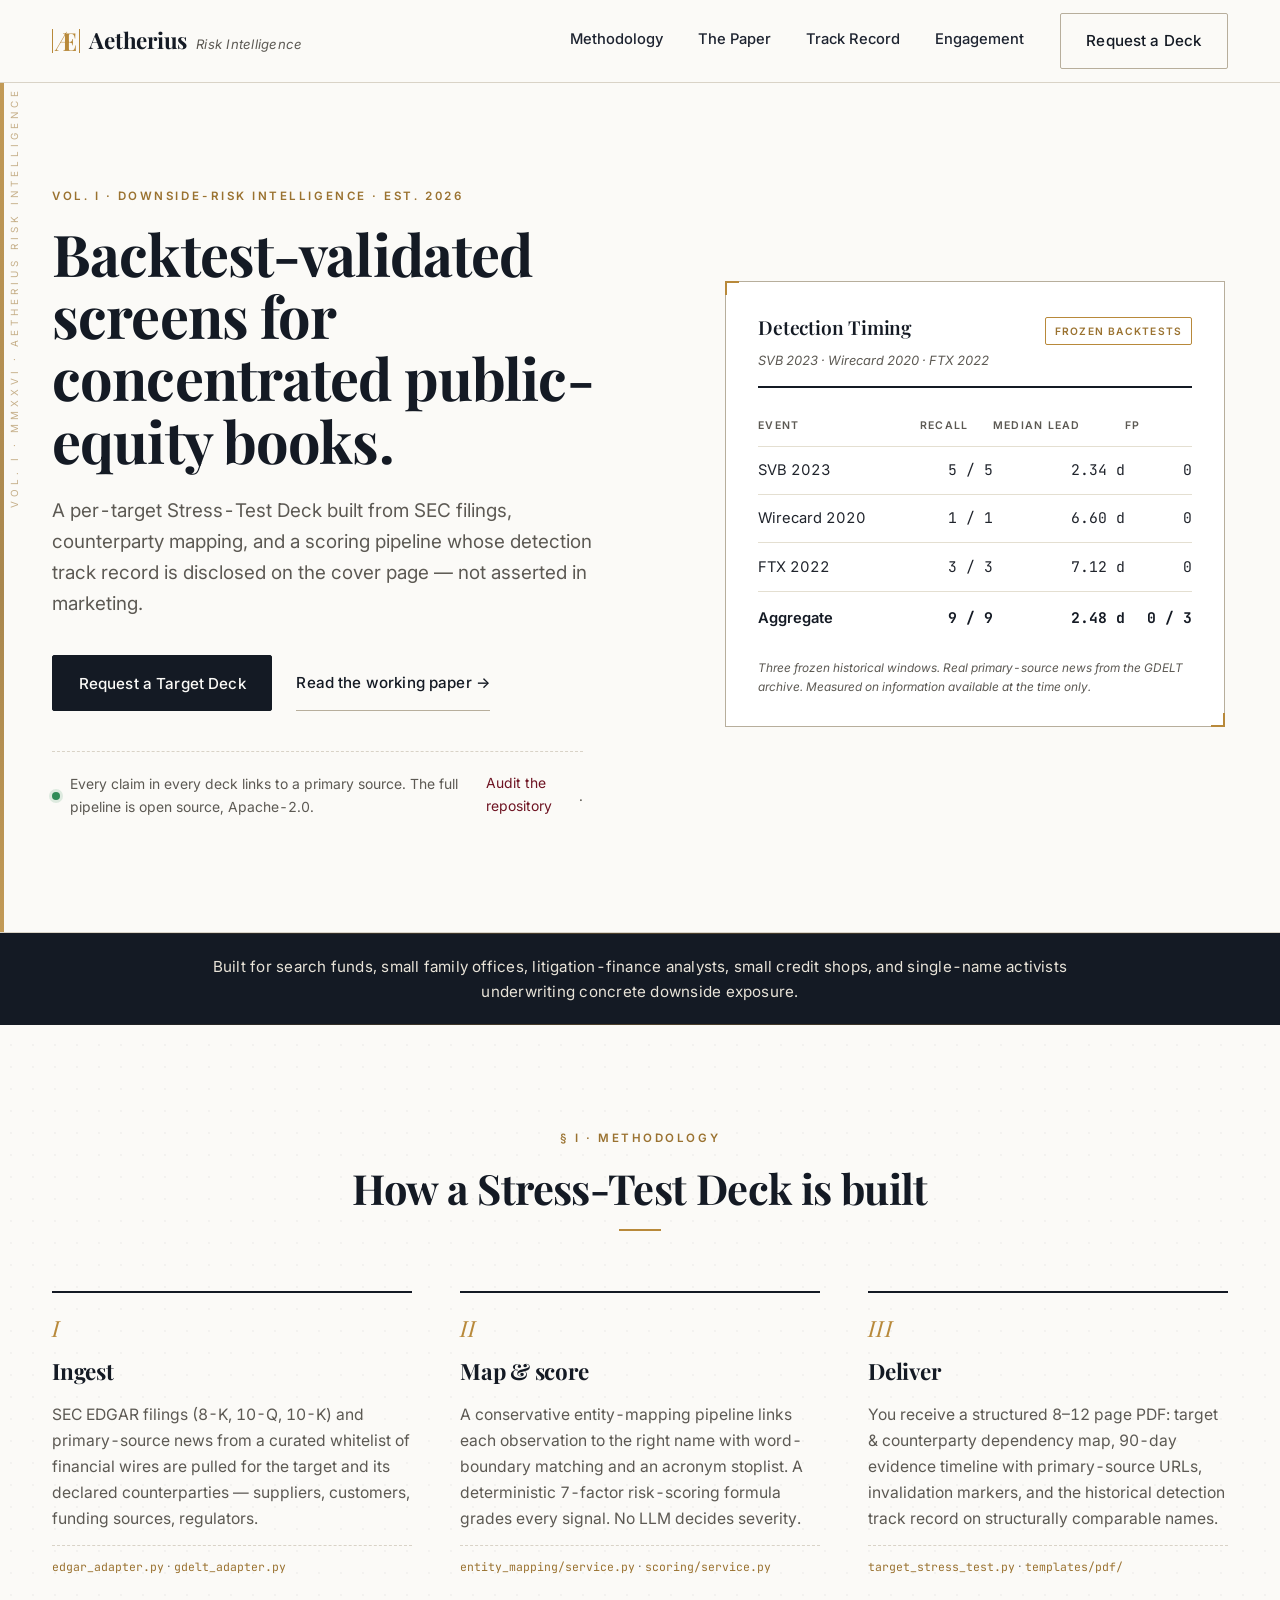
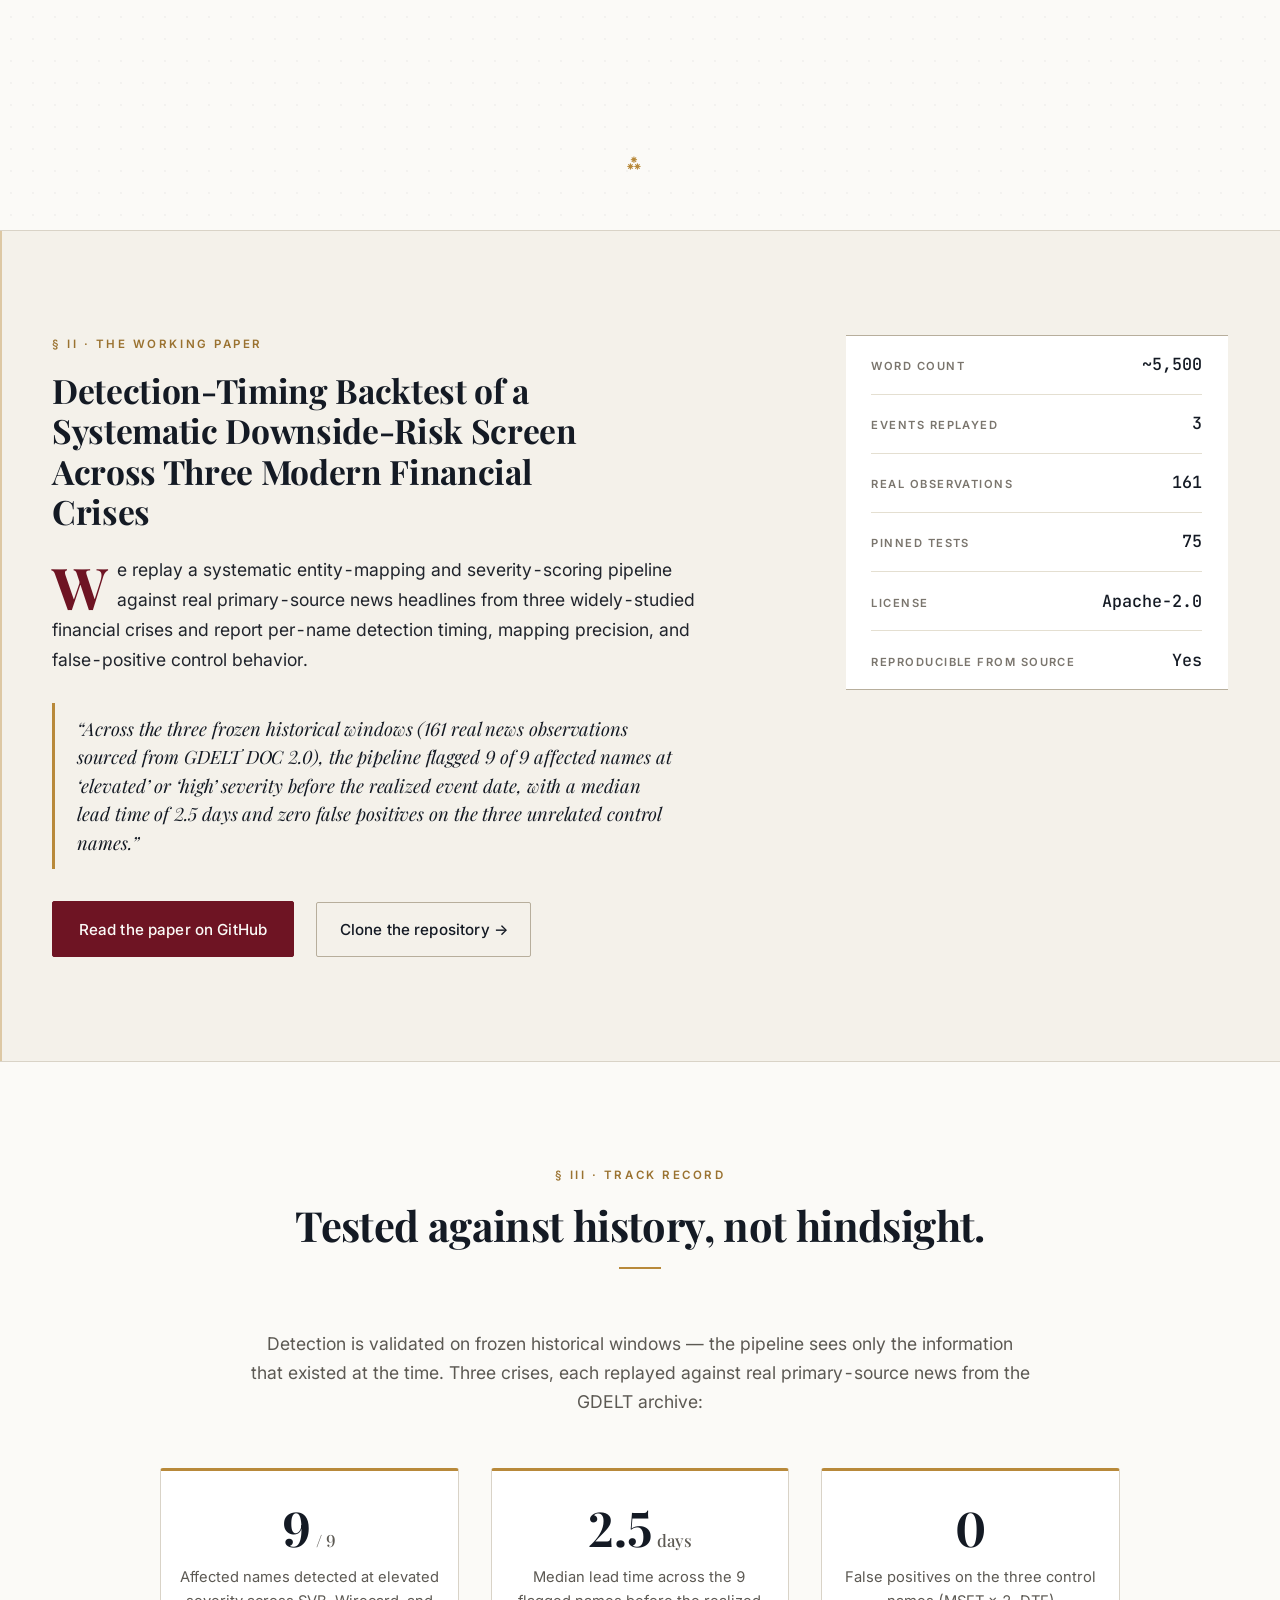
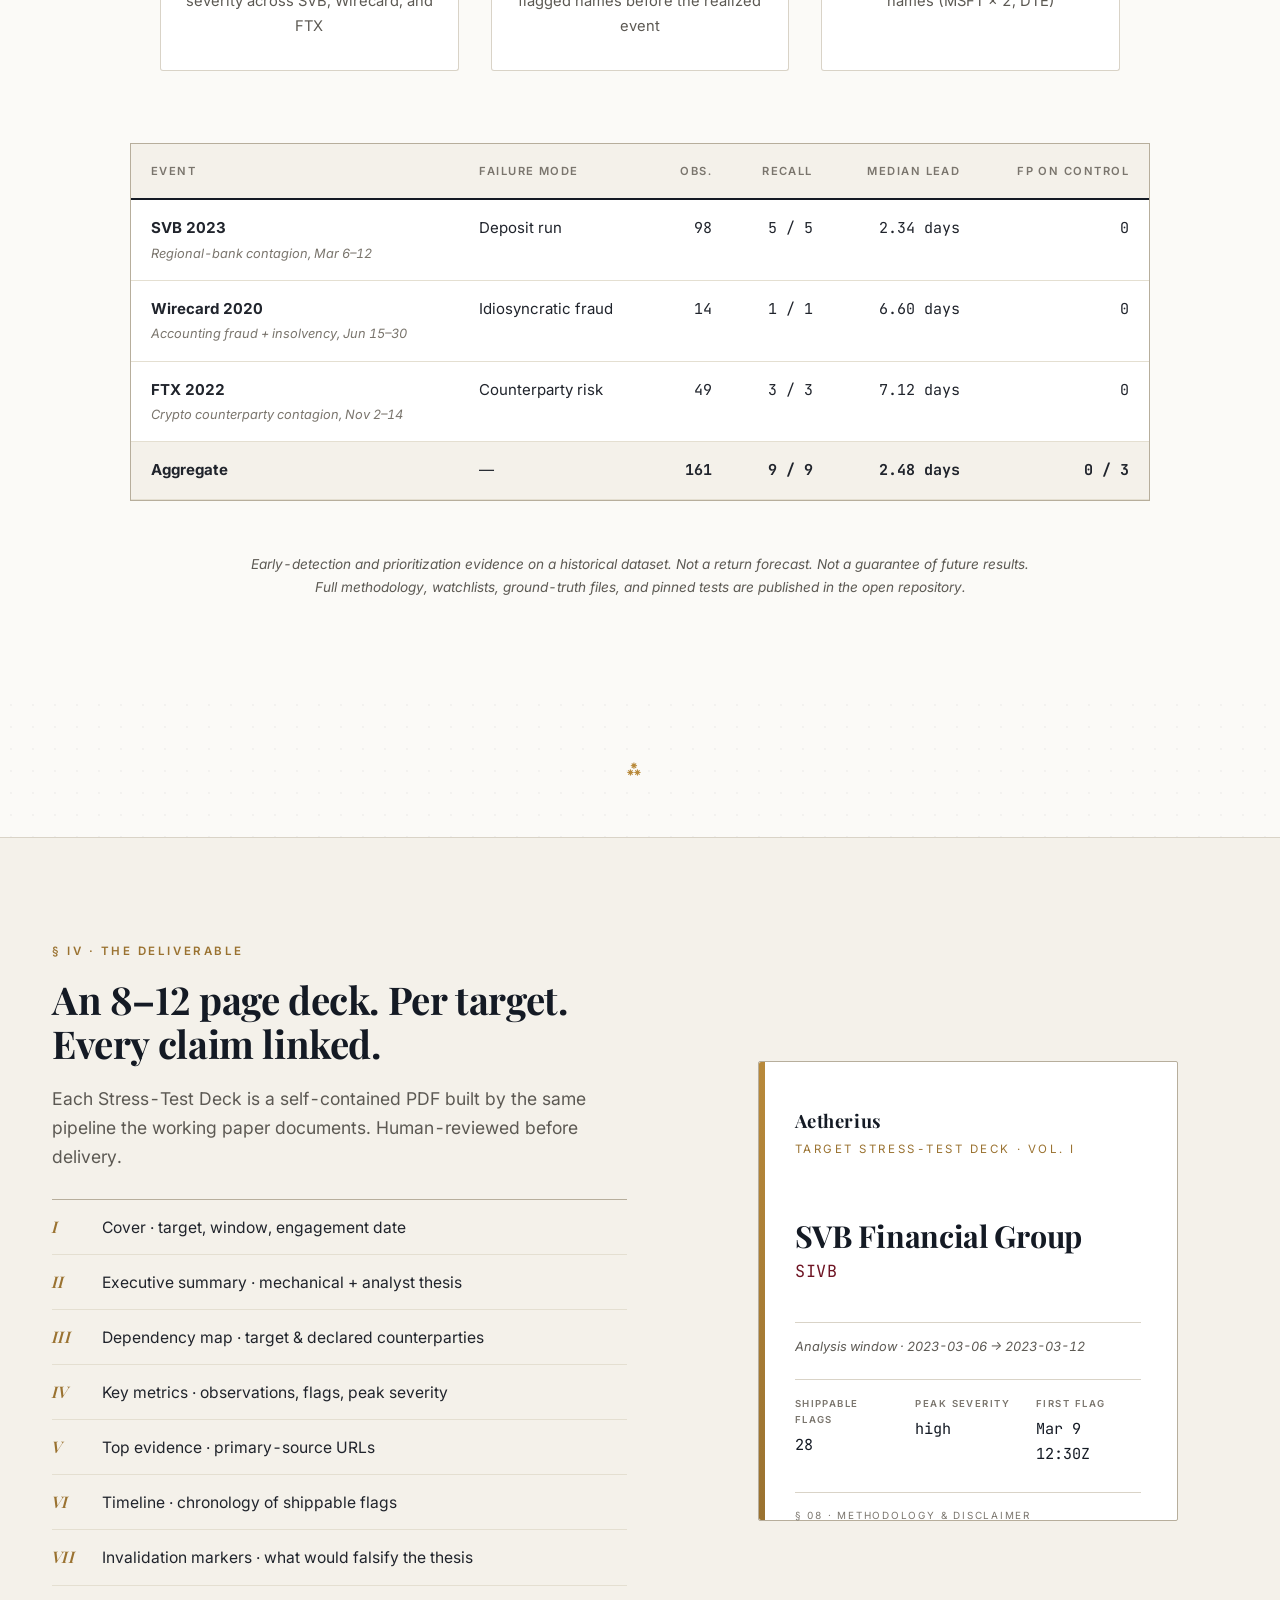
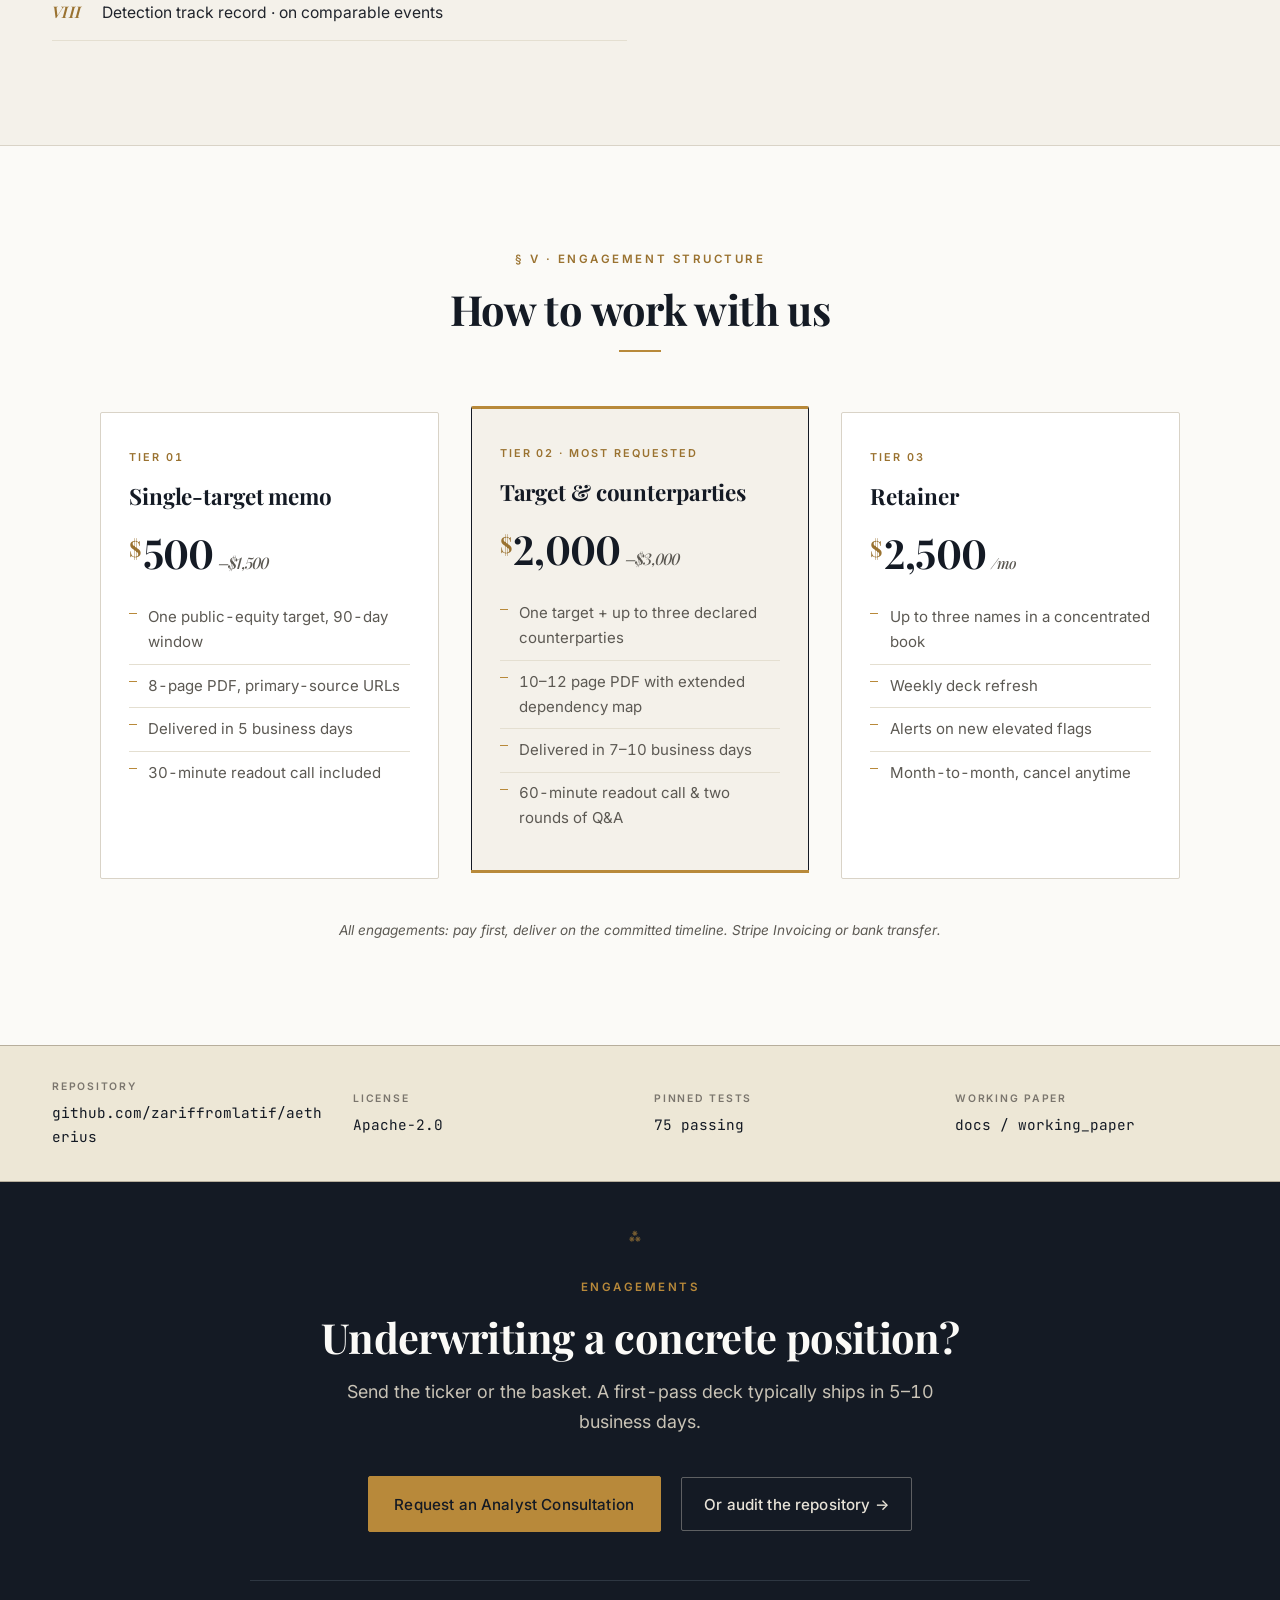
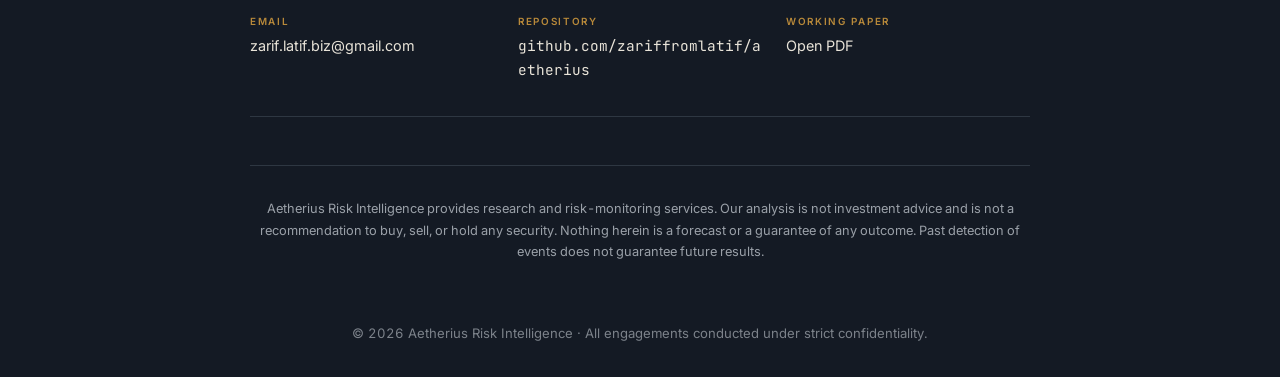
==== landing_page/index.html @ 123bf2eb "Add landing page for Cloudflare deployment" ====
<!DOCTYPE html>
<html lang="en">
<head>
    <meta charset="UTF-8">
    <meta name="viewport" content="width=device-width, initial-scale=1.0">
    <meta name="theme-color" content="#141A24">
    <title>Aetherius Risk Intelligence · Backtest-Validated Downside-Risk Screens for Concentrated Public-Equity Books</title>
    <meta name="description" content="Per-target Stress-Test Decks for search funds, small family offices, litigation-finance analysts, and small credit shops. 9 of 9 affected names detected across SVB, Wirecard, and FTX. Full pipeline open source; every claim links to a primary source.">

    <!-- Canonical + Open Graph + Twitter -->
    <link rel="canonical" href="https://aetheriusresearch.tech/">
    <meta property="og:type" content="website">
    <meta property="og:url" content="https://aetheriusresearch.tech/">
    <meta property="og:title" content="Aetherius Risk Intelligence · Backtest-Validated Downside-Risk Screens">
    <meta property="og:description" content="9 of 9 affected names detected before the realized event across SVB, Wirecard, and FTX. Full pipeline open source; every claim in every deck links to a primary source.">
    <meta property="og:site_name" content="Aetherius Risk Intelligence">
    <meta property="og:image" content="https://aetheriusresearch.tech/og.png">
    <meta property="og:image:width" content="1200">
    <meta property="og:image:height" content="630">
    <meta name="twitter:card" content="summary_large_image">
    <meta name="twitter:title" content="Aetherius Risk Intelligence">
    <meta name="twitter:description" content="9 of 9 affected names detected before the realized event across SVB, Wirecard, and FTX. Track record disclosed on the cover page, not asserted in marketing.">
    <meta name="twitter:image" content="https://aetheriusresearch.tech/og.png">

    <link rel="icon" type="image/svg+xml" href="favicon.svg">
    <link rel="alternate icon" href="favicon.ico">

    <link rel="preconnect" href="https://fonts.googleapis.com">
    <link rel="preconnect" href="https://fonts.gstatic.com" crossorigin>
    <link href="https://fonts.googleapis.com/css2?family=Inter:wght@400;500;600&family=Playfair+Display:ital,wght@0,500;0,600;0,700;1,500&family=JetBrains+Mono:wght@400;500&display=swap" rel="stylesheet">
    <link rel="stylesheet" href="style.css">
</head>
<body>

    <!-- ================================================================
         Header
         ================================================================ -->
    <header class="site-header">
        <div class="container nav-container">
            <a href="#top" class="logo" aria-label="Aetherius Risk Intelligence — home">
                <span class="logo-mark" aria-hidden="true">Æ</span>
                <span class="logo-word">Aetherius</span>
                <span class="logo-sub">Risk Intelligence</span>
            </a>
            <nav class="main-nav" id="main-nav">
                <a href="#methodology">Methodology</a>
                <a href="#paper">The Paper</a>
                <a href="#credibility">Track Record</a>
                <a href="#engagement">Engagement</a>
                <a href="#contact" class="btn btn-outline">Request a Deck</a>
            </nav>
            <button class="nav-toggle" id="nav-toggle" aria-label="Toggle navigation" aria-expanded="false" aria-controls="main-nav">
                <span></span><span></span><span></span>
            </button>
        </div>
    </header>

    <!-- ================================================================
         Hero
         ================================================================ -->
    <section class="hero ledger" id="top">
        <div class="container hero-container">
            <div class="hero-content">
                <p class="eyebrow">Vol. I · Downside-Risk Intelligence · Est. 2026</p>
                <h1>Backtest-validated screens for concentrated public-equity books.</h1>
                <p class="lede">A per-target Stress-Test Deck built from SEC filings, counterparty mapping, and a scoring pipeline whose detection track record is disclosed on the cover page &mdash; not asserted in marketing.</p>
                <div class="hero-actions">
                    <a href="#contact" class="btn btn-primary">Request a Target Deck</a>
                    <a href="#paper" class="btn btn-secondary">Read the working paper &rarr;</a>
                </div>
                <p class="hero-open">
                    <span class="open-dot" aria-hidden="true"></span>
                    Every claim in every deck links to a primary source. The full pipeline is open source, Apache-2.0. <a href="https://github.com/zariffromlatif/aetherius" target="_blank" rel="noopener">Audit the repository</a>.
                </p>
            </div>
            <div class="hero-visual">
                <div class="data-card">
                    <div class="data-header">
                        <h3>Detection Timing</h3>
                        <span class="badge">Frozen backtests</span>
                    </div>
                    <p class="data-subject">SVB 2023 &middot; Wirecard 2020 &middot; FTX 2022</p>
                    <table class="data-table">
                        <thead>
                            <tr>
                                <th>Event</th>
                                <th>Recall</th>
                                <th>Median lead</th>
                                <th>FP</th>
                            </tr>
                        </thead>
                        <tbody>
                            <tr>
                                <td>SVB 2023</td>
                                <td class="num">5 / 5</td>
                                <td class="num">2.34 d</td>
                                <td class="num">0</td>
                            </tr>
                            <tr>
                                <td>Wirecard 2020</td>
                                <td class="num">1 / 1</td>
                                <td class="num">6.60 d</td>
                                <td class="num">0</td>
                            </tr>
                            <tr>
                                <td>FTX 2022</td>
                                <td class="num">3 / 3</td>
                                <td class="num">7.12 d</td>
                                <td class="num">0</td>
                            </tr>
                            <tr class="agg">
                                <td>Aggregate</td>
                                <td class="num"><strong>9 / 9</strong></td>
                                <td class="num"><strong>2.48 d</strong></td>
                                <td class="num"><strong>0 / 3</strong></td>
                            </tr>
                        </tbody>
                    </table>
                    <p class="data-footnote">Three frozen historical windows. Real primary-source news from the GDELT archive. Measured on information available at the time only.</p>
                </div>
            </div>
        </div>
    </section>

    <!-- ================================================================
         Trust banner
         ================================================================ -->
    <section class="trust-banner">
        <div class="container">
            <p>Built for search funds, small family offices, litigation-finance analysts, small credit shops, and single-name activists underwriting concrete downside exposure.</p>
        </div>
    </section>

    <!-- ================================================================
         Section I · Methodology
         ================================================================ -->
    <section id="methodology" class="methodology">
        <div class="container">
            <div class="section-lead">
                <p class="eyebrow">§ I · Methodology</p>
                <h2 class="section-title">How a Stress-Test Deck is built</h2>
            </div>
            <div class="steps-grid">
                <div class="step-card">
                    <div class="step-number">I</div>
                    <h3>Ingest</h3>
                    <p>SEC EDGAR filings (8-K, 10-Q, 10-K) and primary-source news from a curated whitelist of financial wires are pulled for the target and its declared counterparties &mdash; suppliers, customers, funding sources, regulators.</p>
                    <p class="step-note"><span class="mono">edgar_adapter.py</span> &middot; <span class="mono">gdelt_adapter.py</span></p>
                </div>
                <div class="step-card">
                    <div class="step-number">II</div>
                    <h3>Map &amp; score</h3>
                    <p>A conservative entity-mapping pipeline links each observation to the right name with word-boundary matching and an acronym stoplist. A deterministic 7-factor risk-scoring formula grades every signal. No LLM decides severity.</p>
                    <p class="step-note"><span class="mono">entity_mapping/service.py</span> &middot; <span class="mono">scoring/service.py</span></p>
                </div>
                <div class="step-card">
                    <div class="step-number">III</div>
                    <h3>Deliver</h3>
                    <p>You receive a structured 8&ndash;12 page PDF: target &amp; counterparty dependency map, 90-day evidence timeline with primary-source URLs, invalidation markers, and the historical detection track record on structurally comparable names.</p>
                    <p class="step-note"><span class="mono">target_stress_test.py</span> &middot; <span class="mono">templates/pdf/</span></p>
                </div>
            </div>
        </div>
    </section>

    <div class="asterism" aria-hidden="true">⁂</div>

    <!-- ================================================================
         Section II · Working paper
         ================================================================ -->
    <section id="paper" class="paper">
        <div class="container paper-container">
            <div class="paper-content">
                <p class="eyebrow">§ II · The working paper</p>
                <h2>Detection-Timing Backtest of a Systematic Downside-Risk Screen Across Three Modern Financial Crises</h2>
                <p class="paper-lede">
                    <span class="dropcap">W</span>e replay a systematic entity-mapping and severity-scoring pipeline against real primary-source news headlines from three widely-studied financial crises and report per-name detection timing, mapping precision, and false-positive control behavior.
                </p>
                <blockquote class="pull-quote">
                    &ldquo;Across the three frozen historical windows (161 real news observations sourced from GDELT DOC 2.0), the pipeline flagged 9 of 9 affected names at &lsquo;elevated&rsquo; or &lsquo;high&rsquo; severity before the realized event date, with a median lead time of 2.5 days and zero false positives on the three unrelated control names.&rdquo;
                </blockquote>
                <div class="paper-actions">
                    <a href="https://github.com/zariffromlatif/aetherius/blob/main/docs/working_paper/detection_timing_backtest_2026-07.md" class="btn btn-primary-alt" target="_blank" rel="noopener">Read the paper on GitHub</a>
                    <a href="https://github.com/zariffromlatif/aetherius" class="btn btn-tertiary" target="_blank" rel="noopener">Clone the repository &rarr;</a>
                </div>
            </div>
            <aside class="paper-facts">
                <div class="fact">
                    <span class="fact-k">Word count</span>
                    <span class="fact-v">~5,500</span>
                </div>
                <div class="fact">
                    <span class="fact-k">Events replayed</span>
                    <span class="fact-v">3</span>
                </div>
                <div class="fact">
                    <span class="fact-k">Real observations</span>
                    <span class="fact-v">161</span>
                </div>
                <div class="fact">
                    <span class="fact-k">Pinned tests</span>
                    <span class="fact-v">75</span>
                </div>
                <div class="fact">
                    <span class="fact-k">License</span>
                    <span class="fact-v">Apache-2.0</span>
                </div>
                <div class="fact">
                    <span class="fact-k">Reproducible from source</span>
                    <span class="fact-v">Yes</span>
                </div>
            </aside>
        </div>
    </section>

    <!-- ================================================================
         Section III · Track record
         ================================================================ -->
    <section id="credibility" class="credibility">
        <div class="container">
            <div class="section-lead">
                <p class="eyebrow">§ III · Track record</p>
                <h2 class="section-title">Tested against history, not hindsight.</h2>
            </div>
            <p class="credibility-intro">Detection is validated on frozen historical windows &mdash; the pipeline sees only the information that existed at the time. Three crises, each replayed against real primary-source news from the GDELT archive:</p>

            <div class="metrics-grid">
                <div class="metric">
                    <div class="metric-value">9<span class="metric-unit">/ 9</span></div>
                    <div class="metric-label">Affected names detected at elevated severity across SVB, Wirecard, and FTX</div>
                </div>
                <div class="metric">
                    <div class="metric-value">2.5<span class="metric-unit">days</span></div>
                    <div class="metric-label">Median lead time across the 9 flagged names before the realized event</div>
                </div>
                <div class="metric">
                    <div class="metric-value">0</div>
                    <div class="metric-label">False positives on the three control names (MSFT &times; 2, DTE)</div>
                </div>
            </div>

            <div class="events-table-wrap">
                <table class="events-table">
                    <thead>
                        <tr>
                            <th>Event</th>
                            <th>Failure mode</th>
                            <th class="num">Obs.</th>
                            <th class="num">Recall</th>
                            <th class="num">Median lead</th>
                            <th class="num">FP on control</th>
                        </tr>
                    </thead>
                    <tbody>
                        <tr>
                            <td><strong>SVB 2023</strong><br><span class="cell-sub">Regional-bank contagion, Mar 6&ndash;12</span></td>
                            <td>Deposit run</td>
                            <td class="num">98</td>
                            <td class="num">5 / 5</td>
                            <td class="num">2.34 days</td>
                            <td class="num">0</td>
                        </tr>
                        <tr>
                            <td><strong>Wirecard 2020</strong><br><span class="cell-sub">Accounting fraud + insolvency, Jun 15&ndash;30</span></td>
                            <td>Idiosyncratic fraud</td>
                            <td class="num">14</td>
                            <td class="num">1 / 1</td>
                            <td class="num">6.60 days</td>
                            <td class="num">0</td>
                        </tr>
                        <tr>
                            <td><strong>FTX 2022</strong><br><span class="cell-sub">Crypto counterparty contagion, Nov 2&ndash;14</span></td>
                            <td>Counterparty risk</td>
                            <td class="num">49</td>
                            <td class="num">3 / 3</td>
                            <td class="num">7.12 days</td>
                            <td class="num">0</td>
                        </tr>
                        <tr class="agg">
                            <td><strong>Aggregate</strong></td>
                            <td>&mdash;</td>
                            <td class="num"><strong>161</strong></td>
                            <td class="num"><strong>9 / 9</strong></td>
                            <td class="num"><strong>2.48 days</strong></td>
                            <td class="num"><strong>0 / 3</strong></td>
                        </tr>
                    </tbody>
                </table>
            </div>

            <p class="credibility-note">Early-detection and prioritization evidence on a historical dataset. Not a return forecast. Not a guarantee of future results. Full methodology, watchlists, ground-truth files, and pinned tests are published in the open repository.</p>
        </div>
    </section>

    <div class="asterism" aria-hidden="true">⁂</div>

    <!-- ================================================================
         Section IV · Deck anatomy
         ================================================================ -->
    <section id="deliverable" class="sample-section">
        <div class="container sample-container">
            <div class="sample-content">
                <p class="eyebrow">§ IV · The deliverable</p>
                <h2>An 8&ndash;12 page deck. Per target. Every claim linked.</h2>
                <p class="sample-lede">Each Stress-Test Deck is a self-contained PDF built by the same pipeline the working paper documents. Human-reviewed before delivery.</p>
                <ul class="deck-anatomy">
                    <li><span class="anatomy-num">I</span>Cover &middot; target, window, engagement date</li>
                    <li><span class="anatomy-num">II</span>Executive summary &middot; mechanical + analyst thesis</li>
                    <li><span class="anatomy-num">III</span>Dependency map &middot; target &amp; declared counterparties</li>
                    <li><span class="anatomy-num">IV</span>Key metrics &middot; observations, flags, peak severity</li>
                    <li><span class="anatomy-num">V</span>Top evidence &middot; primary-source URLs</li>
                    <li><span class="anatomy-num">VI</span>Timeline &middot; chronology of shippable flags</li>
                    <li><span class="anatomy-num">VII</span>Invalidation markers &middot; what would falsify the thesis</li>
                    <li><span class="anatomy-num">VIII</span>Detection track record &middot; on comparable events</li>
                </ul>
            </div>
            <div class="sample-visual">
                <div class="report-mockup" role="img" aria-label="Illustration of the deck cover">
                    <div class="report-spine" aria-hidden="true"></div>
                    <div class="report-brand">Aetherius</div>
                    <div class="report-subbrand">Target Stress-Test Deck &middot; Vol. I</div>
                    <div class="report-divider"></div>
                    <div class="report-title">SVB Financial Group</div>
                    <div class="report-ticker">SIVB</div>
                    <div class="report-window">Analysis window · 2023-03-06 &rarr; 2023-03-12</div>
                    <div class="report-facts">
                        <div><span class="rf-k">Shippable flags</span><span class="rf-v">28</span></div>
                        <div><span class="rf-k">Peak severity</span><span class="rf-v">high</span></div>
                        <div><span class="rf-k">First flag</span><span class="rf-v">Mar 9 12:30Z</span></div>
                    </div>
                    <div class="report-footer">§ 08 · Methodology &amp; disclaimer</div>
                </div>
            </div>
        </div>
    </section>

    <!-- ================================================================
         Section V · Engagement structure
         ================================================================ -->
    <section id="engagement" class="engagement">
        <div class="container">
            <div class="section-lead">
                <p class="eyebrow">§ V · Engagement structure</p>
                <h2 class="section-title">How to work with us</h2>
            </div>
            <div class="tiers">
                <div class="tier">
                    <p class="tier-eyebrow">Tier 01</p>
                    <h3>Single-target memo</h3>
                    <p class="tier-price"><span class="tier-currency">$</span>500<span class="tier-range">&ndash;$1,500</span></p>
                    <ul class="tier-details">
                        <li>One public-equity target, 90-day window</li>
                        <li>8-page PDF, primary-source URLs</li>
                        <li>Delivered in 5 business days</li>
                        <li>30-minute readout call included</li>
                    </ul>
                </div>
                <div class="tier tier-featured">
                    <p class="tier-eyebrow">Tier 02 · Most requested</p>
                    <h3>Target &amp; counterparties</h3>
                    <p class="tier-price"><span class="tier-currency">$</span>2,000<span class="tier-range">&ndash;$3,000</span></p>
                    <ul class="tier-details">
                        <li>One target + up to three declared counterparties</li>
                        <li>10&ndash;12 page PDF with extended dependency map</li>
                        <li>Delivered in 7&ndash;10 business days</li>
                        <li>60-minute readout call &amp; two rounds of Q&amp;A</li>
                    </ul>
                </div>
                <div class="tier">
                    <p class="tier-eyebrow">Tier 03</p>
                    <h3>Retainer</h3>
                    <p class="tier-price"><span class="tier-currency">$</span>2,500<span class="tier-per">/mo</span></p>
                    <ul class="tier-details">
                        <li>Up to three names in a concentrated book</li>
                        <li>Weekly deck refresh</li>
                        <li>Alerts on new elevated flags</li>
                        <li>Month-to-month, cancel anytime</li>
                    </ul>
                </div>
            </div>
            <p class="tier-note">All engagements: pay first, deliver on the committed timeline. Stripe Invoicing or bank transfer.</p>
        </div>
    </section>

    <!-- ================================================================
         Open evidence strip
         ================================================================ -->
    <section class="evidence-strip">
        <div class="container evidence-strip-inner">
            <div class="evidence-cell">
                <span class="ec-k">Repository</span>
                <a class="ec-v mono" href="https://github.com/zariffromlatif/aetherius" target="_blank" rel="noopener">github.com/zariffromlatif/aetherius</a>
            </div>
            <div class="evidence-cell">
                <span class="ec-k">License</span>
                <span class="ec-v mono">Apache-2.0</span>
            </div>
            <div class="evidence-cell">
                <span class="ec-k">Pinned tests</span>
                <span class="ec-v mono">75 passing</span>
            </div>
            <div class="evidence-cell">
                <span class="ec-k">Working paper</span>
                <a class="ec-v mono" href="https://github.com/zariffromlatif/aetherius/blob/main/docs/working_paper/detection_timing_backtest_2026-07.md" target="_blank" rel="noopener">docs / working_paper</a>
            </div>
        </div>
    </section>

    <!-- ================================================================
         Footer / contact
         ================================================================ -->
    <footer id="contact" class="site-footer">
        <div class="container">
            <p class="eyebrow centered footer-eyebrow">Engagements</p>
            <h2>Underwriting a concrete position?</h2>
            <p class="footer-lede">Send the ticker or the basket. A first-pass deck typically ships in 5&ndash;10 business days.</p>
            <div class="footer-actions">
                <a href="mailto:zarif.latif.biz@gmail.com?subject=Stress-Test%20Deck%20Enquiry&body=Ticker%20or%20basket%3A%20%0AAnalysis%20window%3A%20%0ADeclared%20counterparties%20(if%20any)%3A%20%0AContext%20/%20thesis%3A%20%0A%0A%2D%2D%0ASent%20from%20aetheriusresearch.tech" class="btn btn-primary btn-primary-onink">Request an Analyst Consultation</a>
                <a href="https://github.com/zariffromlatif/aetherius" class="btn btn-ghost-light" target="_blank" rel="noopener">Or audit the repository &rarr;</a>
            </div>

            <div class="footer-contact">
                <div><span class="fc-k">Email</span><a href="mailto:zarif.latif.biz@gmail.com" class="fc-v">zarif.latif.biz@gmail.com</a></div>
                <div><span class="fc-k">Repository</span><a href="https://github.com/zariffromlatif/aetherius" target="_blank" rel="noopener" class="fc-v mono">github.com/zariffromlatif/aetherius</a></div>
                <div><span class="fc-k">Working paper</span><a href="https://github.com/zariffromlatif/aetherius/blob/main/docs/working_paper/detection_timing_backtest_2026-07.md" target="_blank" rel="noopener" class="fc-v">Open PDF</a></div>
            </div>

            <div class="footer-disclaimer">
                <p>Aetherius Risk Intelligence provides research and risk-monitoring services. Our analysis is not investment advice and is not a recommendation to buy, sell, or hold any security. Nothing herein is a forecast or a guarantee of any outcome. Past detection of events does not guarantee future results.</p>
            </div>

            <div class="footer-bottom">
                <p>&copy; 2026 Aetherius Risk Intelligence &middot; All engagements conducted under strict confidentiality.</p>
            </div>
        </div>
    </footer>

    <script>
        (function () {
            var toggle = document.getElementById('nav-toggle');
            var nav = document.getElementById('main-nav');
            if (!toggle || !nav) return;
            toggle.addEventListener('click', function () {
                var open = nav.classList.toggle('open');
                toggle.classList.toggle('open', open);
                toggle.setAttribute('aria-expanded', open ? 'true' : 'false');
            });
            nav.addEventListener('click', function (e) {
                if (e.target.tagName === 'A' && nav.classList.contains('open')) {
                    nav.classList.remove('open');
                    toggle.classList.remove('open');
                    toggle.setAttribute('aria-expanded', 'false');
                }
            });
        })();
    </script>

</body>
</html>
---- landing_page/style.css ----
/* ============================================================
   Aetherius Risk Intelligence — Institutional theme, v2
   Palette: warm ivory ground, ink-navy authority, oxblood +
   brass accents, claret for negatives. Flat hairline surfaces,
   restrained type, tabular figures, section-marks (§), asterisms.
   No SaaS gradients / drop shadows.
   ============================================================ */

:root {
    --color-bg: #FBFAF7;
    --color-bg-alt: #F4F1EA;
    --color-bg-deep: #EDE7D6;
    --color-surface: #FFFFFF;
    --color-ink: #141A24;
    --color-ink-soft: #1E2431;
    --color-text: #20242C;
    --color-text-light: #5C5953;
    --color-text-lighter: #7A756D;
    --color-accent: #6E1423;      /* oxblood */
    --color-accent-soft: #8B1A1A; /* claret */
    --color-brass: #B8893A;
    --color-brass-deep: #9A7230;
    --color-brass-glow: #E7C67A;
    --color-border: #D9D3C7;
    --color-border-strong: #B7AE9C;
    --color-hairline: #E4DFD1;

    --font-heading: 'Playfair Display', 'Times New Roman', Georgia, serif;
    --font-body: 'Inter', -apple-system, BlinkMacSystemFont, 'Segoe UI', sans-serif;
    --font-mono: 'JetBrains Mono', 'Menlo', 'Consolas', monospace;

    --max-width: 1240px;
    --rule: 1px solid var(--color-border);
    --rule-strong: 1px solid var(--color-border-strong);

    font-variant-numeric: tabular-nums lining-nums;
}

* { margin: 0; padding: 0; box-sizing: border-box; }

html { scroll-behavior: smooth; -webkit-text-size-adjust: 100%; }

body {
    font-family: var(--font-body);
    background-color: var(--color-bg);
    color: var(--color-text);
    line-height: 1.65;
    -webkit-font-smoothing: antialiased;
    text-rendering: optimizeLegibility;

    /* Faint paper-fibre texture. Institutional not skeuomorphic:
       a hairline dot grid so screens read like a bound folio. */
    background-image:
        radial-gradient(rgba(20,26,36,0.035) 1px, transparent 1px);
    background-size: 22px 22px;
    background-position: 0 0;
}

.container {
    max-width: var(--max-width);
    margin: 0 auto;
    padding: 0 2rem;
}

h1, h2, h3, h4, .logo-word {
    font-family: var(--font-heading);
    color: var(--color-ink);
    font-weight: 700;
    letter-spacing: -0.01em;
}

a {
    text-decoration: none;
    color: inherit;
    transition: color .18s ease, border-color .18s ease, background-color .18s ease;
}

a:focus-visible,
button:focus-visible {
    outline: 2px solid var(--color-brass);
    outline-offset: 3px;
    border-radius: 2px;
}

/* ------------------------------------------------------------
   Eyebrow — the small-caps section label motif carried across
   every section. Institutional signature.
   ------------------------------------------------------------ */
.eyebrow {
    font-family: var(--font-body);
    text-transform: uppercase;
    letter-spacing: 0.22em;
    font-size: 0.72rem;
    font-weight: 600;
    color: var(--color-brass-deep);
    margin-bottom: 1rem;
}
.eyebrow.centered { text-align: center; }

.mono { font-family: var(--font-mono); font-size: 0.92em; letter-spacing: 0; }

/* Asterism — the classical typographic ornament between sections.
   Marks a "conceptual page break" without adding a heavy divider. */
.asterism {
    text-align: center;
    font-size: 1.4rem;
    letter-spacing: 0.5em;
    color: var(--color-brass);
    padding: 3.5rem 0;
    line-height: 1;
    user-select: none;
}

/* ------------------------------------------------------------
   Buttons — near-square, ledger-like. No radius blur, no shadow.
   ------------------------------------------------------------ */
.btn {
    display: inline-flex;
    align-items: center;
    justify-content: center;
    padding: 0.9rem 1.6rem;
    font-family: var(--font-body);
    font-weight: 500;
    font-size: 0.95rem;
    cursor: pointer;
    border-radius: 2px;
    transition: background-color .18s ease, color .18s ease, border-color .18s ease, transform .18s ease;
    text-align: center;
    letter-spacing: 0.01em;
    white-space: nowrap;
}
.btn:hover { transform: translateY(-1px); }

.btn-primary {
    background-color: var(--color-ink);
    color: var(--color-bg);
    border: 1px solid var(--color-ink);
}
.btn-primary:hover {
    background-color: var(--color-accent);
    border-color: var(--color-accent);
}

.btn-primary-alt {
    background-color: var(--color-accent);
    color: var(--color-bg);
    border: 1px solid var(--color-accent);
}
.btn-primary-alt:hover {
    background-color: var(--color-ink);
    border-color: var(--color-ink);
}

.btn-secondary {
    background-color: transparent;
    color: var(--color-ink);
    border: 0;
    border-bottom: 1px solid var(--color-border-strong);
    border-radius: 0;
    padding-left: 0;
    padding-right: 0;
}
.btn-secondary:hover {
    color: var(--color-accent);
    border-bottom-color: var(--color-accent);
    transform: none;
}

.btn-tertiary {
    background-color: transparent;
    color: var(--color-ink);
    border: 1px solid var(--color-border-strong);
    padding: 0.85rem 1.4rem;
}
.btn-tertiary:hover {
    border-color: var(--color-ink);
    background-color: var(--color-ink);
    color: var(--color-bg);
}

.btn-outline {
    background-color: transparent;
    color: var(--color-ink);
    border: 1px solid var(--color-border-strong);
}
.btn-outline:hover {
    border-color: var(--color-ink);
    background-color: var(--color-ink);
    color: var(--color-bg);
}

.btn-primary-onink {
    background-color: var(--color-brass);
    color: var(--color-ink);
    border: 1px solid var(--color-brass);
}
.btn-primary-onink:hover {
    background-color: var(--color-bg);
    border-color: var(--color-bg);
}

.btn-ghost-light {
    background-color: transparent;
    color: #E8E3D8;
    border: 1px solid rgba(232,227,216,0.35);
    padding: 0.85rem 1.4rem;
}
.btn-ghost-light:hover {
    border-color: var(--color-brass);
    color: var(--color-brass);
    background-color: transparent;
}

/* ------------------------------------------------------------
   Header
   ------------------------------------------------------------ */
.site-header {
    border-bottom: var(--rule);
    background: rgba(251, 250, 247, 0.94);
    backdrop-filter: saturate(120%) blur(6px);
    -webkit-backdrop-filter: saturate(120%) blur(6px);
    position: sticky;
    top: 0;
    z-index: 100;
}

.nav-container {
    display: flex;
    justify-content: space-between;
    align-items: center;
    height: 82px;
}

.logo {
    display: inline-flex;
    align-items: baseline;
    gap: 0.55rem;
    color: var(--color-ink);
    font-size: 1.15rem;
    font-weight: 700;
    letter-spacing: -0.02em;
}
.logo-mark {
    font-family: var(--font-heading);
    font-size: 1.55rem;
    line-height: 1;
    color: var(--color-brass);
    font-weight: 700;
    padding: 0 0.15rem;
    border-left: 1px solid var(--color-brass);
    border-right: 1px solid var(--color-brass);
    transform: translateY(2px);
}
.logo-word {
    font-family: var(--font-heading);
    font-size: 1.4rem;
    line-height: 1;
}
.logo-sub {
    font-family: var(--font-body);
    font-style: italic;
    font-weight: 400;
    color: var(--color-text-light);
    font-size: 0.82rem;
    letter-spacing: 0.02em;
}

.main-nav {
    display: flex;
    gap: 2.2rem;
    align-items: center;
    font-size: 0.92rem;
    font-weight: 500;
}

.main-nav a:not(.btn) {
    position: relative;
    padding-bottom: 4px;
    color: var(--color-ink-soft);
}
.main-nav a:not(.btn)::after {
    content: "";
    position: absolute;
    left: 0;
    right: 100%;
    bottom: 0;
    height: 1px;
    background: var(--color-accent);
    transition: right .2s ease;
}
.main-nav a:not(.btn):hover { color: var(--color-accent); }
.main-nav a:not(.btn):hover::after { right: 0; }

/* Mobile nav toggle */
.nav-toggle {
    display: none;
    flex-direction: column;
    justify-content: center;
    gap: 5px;
    width: 44px;
    height: 44px;
    background: transparent;
    border: none;
    cursor: pointer;
}
.nav-toggle span {
    display: block;
    width: 24px;
    height: 2px;
    background: var(--color-ink);
    transition: transform .25s ease, opacity .25s ease;
}
.nav-toggle.open span:nth-child(1) { transform: translateY(7px) rotate(45deg); }
.nav-toggle.open span:nth-child(2) { opacity: 0; }
.nav-toggle.open span:nth-child(3) { transform: translateY(-7px) rotate(-45deg); }

/* ------------------------------------------------------------
   Hero — "ledger" variant: a hairline column at the far left of
   the viewport suggests the spine of a bound folio.
   ------------------------------------------------------------ */
.hero.ledger {
    padding: 6.5rem 0 7rem;
    border-bottom: var(--rule);
    background-color: var(--color-bg);
    position: relative;
    overflow: hidden;
}
.hero.ledger::before {
    /* far-left brass spine */
    content: "";
    position: absolute;
    left: 0;
    top: 0;
    bottom: 0;
    width: 4px;
    background: linear-gradient(to bottom, var(--color-brass) 0%, var(--color-brass-deep) 60%, var(--color-brass) 100%);
    opacity: 0.85;
}
.hero.ledger::after {
    /* Vertical publisher line: "Vol. I  ·  MMXXVI" running down the
       left gutter. Rendered as SVG-text via ::after content so it
       stays vector-crisp at any zoom. */
    content: "VOL. I  ·  MMXXVI  ·  AETHERIUS RISK INTELLIGENCE";
    position: absolute;
    left: 14px;
    top: 50%;
    transform: translateY(-50%) rotate(-90deg);
    transform-origin: left center;
    font-family: var(--font-body);
    font-size: 0.62rem;
    letter-spacing: 0.4em;
    color: var(--color-brass-deep);
    white-space: nowrap;
    text-transform: uppercase;
    opacity: 0.55;
    pointer-events: none;
}

.hero-container {
    display: flex;
    gap: 5rem;
    align-items: center;
}

.hero-content { flex: 1.05; }

.hero-content h1 {
    font-size: 3.6rem;
    line-height: 1.08;
    margin-bottom: 1.5rem;
    letter-spacing: -0.015em;
}

.hero-content .lede {
    font-size: 1.18rem;
    color: var(--color-text-light);
    margin-bottom: 2.25rem;
    max-width: 92%;
}

.hero-actions {
    display: flex;
    gap: 1.5rem;
    align-items: center;
    flex-wrap: wrap;
    margin-bottom: 2.5rem;
}

.hero-open {
    display: flex;
    align-items: center;
    gap: 0.65rem;
    font-size: 0.87rem;
    color: var(--color-text-light);
    padding-top: 1.25rem;
    border-top: 1px dashed var(--color-border);
    max-width: 90%;
}
.hero-open a { color: var(--color-accent); border-bottom: 1px solid transparent; padding-bottom: 1px; }
.hero-open a:hover { border-bottom-color: var(--color-accent); }
.open-dot {
    width: 8px; height: 8px;
    border-radius: 50%;
    background: #2f8b57;
    box-shadow: 0 0 0 3px rgba(47,139,87,0.15);
    flex-shrink: 0;
}

.hero-visual {
    flex: 0.9;
    display: flex;
    justify-content: center;
}

/* ------------------------------------------------------------
   Data card (hero)
   ------------------------------------------------------------ */
.data-card {
    background: var(--color-surface);
    border: var(--rule-strong);
    padding: 1.9rem 2rem 1.75rem;
    width: 100%;
    max-width: 500px;
    position: relative;
}
.data-card::before {
    /* Brass corner tick — a small institutional flourish. */
    content: "";
    position: absolute;
    top: -1px;
    left: -1px;
    width: 12px;
    height: 12px;
    border-top: 2px solid var(--color-brass);
    border-left: 2px solid var(--color-brass);
}
.data-card::after {
    content: "";
    position: absolute;
    bottom: -1px;
    right: -1px;
    width: 12px;
    height: 12px;
    border-bottom: 2px solid var(--color-brass);
    border-right: 2px solid var(--color-brass);
}

.data-header {
    display: flex;
    justify-content: space-between;
    align-items: baseline;
    gap: 1rem;
    margin-bottom: 0.3rem;
}
.data-header h3 {
    font-family: var(--font-heading);
    font-size: 1.2rem;
    font-weight: 600;
}
.data-subject {
    font-size: 0.8rem;
    color: var(--color-text-light);
    font-style: italic;
    padding-bottom: 0.9rem;
    margin-bottom: 1.1rem;
    border-bottom: 2px solid var(--color-ink);
}
.badge {
    background-color: transparent;
    color: var(--color-brass-deep);
    border: 1px solid var(--color-brass);
    padding: 0.28rem 0.55rem;
    font-size: 0.64rem;
    font-weight: 600;
    border-radius: 2px;
    text-transform: uppercase;
    letter-spacing: 0.12em;
    white-space: nowrap;
}
.data-table {
    width: 100%;
    border-collapse: collapse;
    font-size: 0.92rem;
}
.data-table th, .data-table td {
    padding: 0.72rem 0;
    text-align: left;
    border-bottom: 1px solid var(--color-hairline);
}
.data-table th {
    font-weight: 600;
    color: var(--color-text-light);
    text-transform: uppercase;
    font-size: 0.66rem;
    letter-spacing: 0.12em;
}
.data-table th.num, .data-table td.num {
    text-align: right;
    font-family: var(--font-mono);
    font-variant-numeric: tabular-nums;
    font-feature-settings: "tnum";
}
.data-table tr.agg td {
    border-top: 1px solid var(--color-ink);
    border-bottom: 0;
    padding-top: 0.9rem;
    color: var(--color-ink);
    font-weight: 600;
}
.data-footnote {
    margin-top: 1.05rem;
    font-size: 0.74rem;
    color: var(--color-text-light);
    font-style: italic;
}

/* ------------------------------------------------------------
   Trust banner
   ------------------------------------------------------------ */
.trust-banner {
    background-color: var(--color-ink);
    color: #E8E3D8;
    text-align: center;
    padding: 1.3rem 0;
    font-size: 0.95rem;
    letter-spacing: 0.015em;
    position: relative;
}
.trust-banner::before,
.trust-banner::after {
    content: "";
    position: absolute;
    left: 0; right: 0;
    height: 1px;
    background: linear-gradient(to right, transparent 0%, var(--color-brass) 50%, transparent 100%);
    opacity: 0.35;
}
.trust-banner::before { top: 0; }
.trust-banner::after { bottom: 0; }
.trust-banner p {
    max-width: 900px;
    margin: 0 auto;
}

/* ------------------------------------------------------------
   Section lead — the "eyebrow + section-title" pair, uniform
   across §I, §III, §V so the page reads as one printed work.
   ------------------------------------------------------------ */
.section-lead {
    text-align: center;
    margin-bottom: 3.75rem;
}
.section-title {
    font-size: 2.6rem;
    line-height: 1.15;
    letter-spacing: -0.015em;
}
.section-lead .section-title {
    display: inline-block;
}
.section-lead .section-title::after {
    /* short brass rule under section titles — like a printed header rule */
    content: "";
    display: block;
    width: 42px;
    height: 2px;
    background: var(--color-brass);
    margin: 1.1rem auto 0;
}

/* ------------------------------------------------------------
   § I — Methodology
   ------------------------------------------------------------ */
.methodology { padding: 6.5rem 0; }

.steps-grid {
    display: grid;
    grid-template-columns: repeat(3, 1fr);
    gap: 3rem;
}

.step-card {
    border-top: 2px solid var(--color-ink);
    padding-top: 1.5rem;
}
.step-number {
    font-family: var(--font-heading);
    font-style: italic;
    font-size: 1.4rem;
    color: var(--color-brass);
    margin-bottom: 0.85rem;
    line-height: 1;
    letter-spacing: 0.02em;
}
.step-card h3 {
    font-size: 1.4rem;
    margin-bottom: 0.75rem;
}
.step-card p {
    color: var(--color-text-light);
    font-size: 0.98rem;
    margin-bottom: 0.85rem;
}
.step-card .step-note {
    margin-top: 0.35rem;
    padding-top: 0.7rem;
    border-top: 1px dashed var(--color-border);
    font-size: 0.78rem;
    color: var(--color-text-lighter);
    font-style: normal;
}
.step-note .mono { color: var(--color-brass-deep); }

/* ------------------------------------------------------------
   § II — Working paper. Central to the whole pitch — the paper
   does 80% of the sales work per the playbook, so it gets its
   own generous, quiet, "letterpress" section.
   ------------------------------------------------------------ */
.paper {
    background-color: var(--color-bg-alt);
    padding: 6.5rem 0;
    border-top: var(--rule);
    border-bottom: var(--rule);
    position: relative;
}
.paper::before {
    /* Left-margin brass rule reminiscent of a printed page's binding. */
    content: "";
    position: absolute;
    left: 0; top: 0; bottom: 0;
    width: 2px;
    background: var(--color-brass);
    opacity: 0.4;
}

.paper-container {
    display: grid;
    grid-template-columns: 1.7fr 0.9fr;
    gap: 4.5rem;
    align-items: start;
}

.paper-content h2 {
    font-size: 2.1rem;
    line-height: 1.2;
    letter-spacing: -0.01em;
    margin-bottom: 1.5rem;
    max-width: 26ch;
}
.paper-lede {
    font-size: 1.1rem;
    color: var(--color-text);
    line-height: 1.7;
    margin-bottom: 1.75rem;
    max-width: 60ch;
}

/* Classical drop-cap on the paper lede: signals "this is a working
   paper", not "this is a marketing tagline". */
.dropcap {
    float: left;
    font-family: var(--font-heading);
    font-size: 3.6rem;
    line-height: 0.85;
    padding: 0.42rem 0.55rem 0 0;
    color: var(--color-accent);
    font-weight: 700;
}

.pull-quote {
    font-family: var(--font-heading);
    font-style: italic;
    font-size: 1.15rem;
    line-height: 1.55;
    color: var(--color-ink);
    max-width: 62ch;
    padding: 0.75rem 0 0.75rem 1.4rem;
    border-left: 3px solid var(--color-brass);
    margin: 0 0 2rem 0;
    letter-spacing: -0.005em;
}

.paper-actions {
    display: flex;
    gap: 1.4rem;
    align-items: center;
    flex-wrap: wrap;
}

.paper-facts {
    display: grid;
    grid-template-columns: 1fr;
    gap: 0;
    border-top: 1px solid var(--color-border-strong);
    border-bottom: 1px solid var(--color-border-strong);
    background: var(--color-surface);
    padding: 0 1.6rem;
}
.fact {
    display: flex;
    justify-content: space-between;
    align-items: baseline;
    gap: 1rem;
    padding: 0.95rem 0;
    border-bottom: 1px solid var(--color-hairline);
}
.fact:last-child { border-bottom: 0; }
.fact-k {
    font-family: var(--font-body);
    text-transform: uppercase;
    letter-spacing: 0.13em;
    font-size: 0.7rem;
    font-weight: 600;
    color: var(--color-text-lighter);
}
.fact-v {
    font-family: var(--font-mono);
    font-size: 1.05rem;
    color: var(--color-ink);
    font-weight: 500;
}

/* ------------------------------------------------------------
   § III — Track record
   ------------------------------------------------------------ */
.credibility {
    background-color: var(--color-bg);
    padding: 6.5rem 0;
}

.credibility-intro {
    max-width: 780px;
    margin: 0 auto 3.25rem;
    text-align: center;
    font-size: 1.1rem;
    color: var(--color-text-light);
}

.metrics-grid {
    display: grid;
    grid-template-columns: repeat(3, 1fr);
    gap: 2rem;
    max-width: 960px;
    margin: 0 auto 4.5rem;
}

.metric {
    text-align: center;
    padding: 2rem 1rem;
    background: var(--color-surface);
    border: 1px solid var(--color-border);
    border-top: 3px solid var(--color-brass);
    border-radius: 3px;
    position: relative;
}
.metric-value {
    font-family: var(--font-heading);
    font-size: 3rem;
    font-weight: 700;
    color: var(--color-ink);
    line-height: 1;
    font-feature-settings: "tnum";
}
.metric-unit {
    font-size: 1.05rem;
    font-weight: 500;
    color: var(--color-text-light);
    margin-left: 0.3rem;
}
.metric-label {
    margin-top: 0.9rem;
    font-size: 0.92rem;
    color: var(--color-text-light);
}

.events-table-wrap {
    max-width: 1020px;
    margin: 0 auto;
    overflow-x: auto;
    border: 1px solid var(--color-border-strong);
    background: var(--color-surface);
}
.events-table {
    width: 100%;
    border-collapse: collapse;
    font-size: 0.94rem;
    min-width: 700px;
}
.events-table th {
    font-family: var(--font-body);
    font-weight: 600;
    color: var(--color-text-lighter);
    text-transform: uppercase;
    font-size: 0.7rem;
    letter-spacing: 0.13em;
    text-align: left;
    padding: 1.1rem 1.25rem;
    background: var(--color-bg-alt);
    border-bottom: 2px solid var(--color-ink);
}
.events-table th.num { text-align: right; }
.events-table td {
    padding: 1rem 1.25rem;
    border-bottom: 1px solid var(--color-hairline);
    vertical-align: top;
}
.events-table td.num {
    text-align: right;
    font-family: var(--font-mono);
    font-variant-numeric: tabular-nums;
}
.events-table tr.agg td {
    background: var(--color-bg-alt);
    border-top: 1px solid var(--color-ink);
}
.cell-sub {
    display: block;
    font-size: 0.8rem;
    color: var(--color-text-lighter);
    font-style: italic;
    margin-top: 2px;
}

.credibility-note {
    max-width: 780px;
    margin: 3.25rem auto 0;
    text-align: center;
    font-size: 0.85rem;
    font-style: italic;
    color: var(--color-text-light);
}

/* ------------------------------------------------------------
   § IV — Deliverable / deck anatomy
   ------------------------------------------------------------ */
.sample-section {
    background-color: var(--color-bg-alt);
    padding: 6.5rem 0;
    border-top: var(--rule);
    border-bottom: var(--rule);
}

.sample-container {
    display: grid;
    grid-template-columns: 1.05fr 0.95fr;
    gap: 5rem;
    align-items: center;
}

.sample-content h2 {
    font-size: 2.4rem;
    line-height: 1.15;
    margin-bottom: 1.2rem;
    letter-spacing: -0.01em;
}
.sample-lede {
    font-size: 1.1rem;
    color: var(--color-text-light);
    margin-bottom: 1.75rem;
}

.deck-anatomy {
    list-style: none;
    padding: 0;
    margin: 0;
    border-top: 1px solid var(--color-border-strong);
}
.deck-anatomy li {
    display: flex;
    align-items: baseline;
    gap: 1rem;
    padding: 0.85rem 0;
    border-bottom: 1px solid var(--color-hairline);
    font-size: 0.98rem;
    color: var(--color-text);
}
.anatomy-num {
    font-family: var(--font-heading);
    font-style: italic;
    color: var(--color-brass-deep);
    min-width: 34px;
    font-size: 1rem;
    font-weight: 600;
    letter-spacing: 0.03em;
}

/* Report mockup — the "cover of a bound folio" illustration */
.sample-visual { display: flex; justify-content: center; }
.report-mockup {
    background: var(--color-surface);
    border: 1px solid var(--color-border-strong);
    padding: 2.75rem 2.25rem 2rem;
    border-radius: 2px;
    height: 460px;
    width: 100%;
    max-width: 420px;
    position: relative;
    display: flex;
    flex-direction: column;
    justify-content: space-between;
}
.report-spine {
    position: absolute;
    top: 0; left: 0; bottom: 0;
    width: 6px;
    background: linear-gradient(to bottom, var(--color-brass) 0%, var(--color-brass-deep) 100%);
    border-radius: 2px 0 0 2px;
}
.report-brand {
    font-family: var(--font-heading);
    font-size: 1.15rem;
    font-weight: 700;
    color: var(--color-ink);
    letter-spacing: 0.03em;
}
.report-subbrand {
    font-family: var(--font-body);
    font-size: 0.72rem;
    letter-spacing: 0.22em;
    text-transform: uppercase;
    color: var(--color-brass-deep);
    margin-top: 0.2rem;
    margin-bottom: 1.75rem;
}
.report-divider {
    height: 2px;
    background: var(--color-ink);
    margin-bottom: 2rem;
}
.report-title {
    font-family: var(--font-heading);
    font-size: 1.9rem;
    line-height: 1.15;
    font-weight: 700;
    color: var(--color-ink);
    letter-spacing: -0.01em;
}
.report-ticker {
    font-family: var(--font-mono);
    font-size: 1.05rem;
    color: var(--color-accent);
    margin-top: 0.3rem;
    letter-spacing: 0.05em;
}
.report-window {
    margin-top: 2.25rem;
    font-size: 0.8rem;
    color: var(--color-text-light);
    font-style: italic;
    padding-top: 0.8rem;
    border-top: 1px solid var(--color-border);
}
.report-facts {
    display: grid;
    grid-template-columns: repeat(3, 1fr);
    gap: 1rem;
    margin-top: 1.4rem;
    padding-top: 1rem;
    border-top: 1px solid var(--color-border);
}
.report-facts > div {
    display: flex;
    flex-direction: column;
    gap: 0.25rem;
}
.rf-k {
    font-family: var(--font-body);
    text-transform: uppercase;
    letter-spacing: 0.15em;
    font-size: 0.6rem;
    font-weight: 600;
    color: var(--color-text-lighter);
}
.rf-v {
    font-family: var(--font-mono);
    font-size: 0.95rem;
    color: var(--color-ink);
}
.report-footer {
    margin-top: 1.6rem;
    padding-top: 0.85rem;
    border-top: 1px solid var(--color-border);
    font-family: var(--font-body);
    text-transform: uppercase;
    letter-spacing: 0.18em;
    font-size: 0.62rem;
    color: var(--color-text-lighter);
}

/* ------------------------------------------------------------
   § V — Engagement tiers
   ------------------------------------------------------------ */
.engagement { padding: 6.5rem 0; background-color: var(--color-bg); }

.tiers {
    display: grid;
    grid-template-columns: repeat(3, 1fr);
    gap: 2rem;
    max-width: 1080px;
    margin: 0 auto;
}
.tier {
    background: var(--color-surface);
    border: 1px solid var(--color-border);
    padding: 2.25rem 1.75rem 2rem;
    border-radius: 2px;
    position: relative;
    display: flex;
    flex-direction: column;
}
.tier-featured {
    border: 1px solid var(--color-ink);
    border-top: 3px solid var(--color-brass);
    background: var(--color-bg-alt);
    transform: translateY(-6px);
}
.tier-featured::before {
    content: "";
    position: absolute;
    left: -1px;
    right: -1px;
    bottom: -1px;
    height: 3px;
    background: var(--color-brass);
}
.tier-eyebrow {
    font-family: var(--font-body);
    text-transform: uppercase;
    letter-spacing: 0.18em;
    font-size: 0.68rem;
    font-weight: 600;
    color: var(--color-brass-deep);
    margin-bottom: 0.7rem;
}
.tier h3 {
    font-size: 1.4rem;
    margin-bottom: 1.1rem;
    letter-spacing: -0.005em;
}
.tier-price {
    font-family: var(--font-heading);
    font-size: 2.5rem;
    font-weight: 700;
    color: var(--color-ink);
    line-height: 1;
    margin-bottom: 1.5rem;
    letter-spacing: -0.02em;
    display: flex;
    align-items: baseline;
    gap: 0.15rem;
}
.tier-currency {
    font-size: 1.4rem;
    color: var(--color-brass-deep);
    font-weight: 600;
    align-self: flex-start;
    margin-top: 0.3rem;
}
.tier-range {
    font-size: 1rem;
    color: var(--color-text-light);
    font-weight: 500;
    font-style: italic;
    margin-left: 0.15rem;
}
.tier-per {
    font-size: 0.95rem;
    color: var(--color-text-light);
    font-weight: 500;
    font-style: italic;
    margin-left: 0.15rem;
}
.tier-details {
    list-style: none;
    padding: 0;
    margin: 0;
    flex-grow: 1;
}
.tier-details li {
    padding: 0.55rem 0 0.55rem 1.2rem;
    position: relative;
    font-size: 0.94rem;
    color: var(--color-text-light);
    border-bottom: 1px solid var(--color-hairline);
}
.tier-details li::before {
    content: "";
    position: absolute;
    left: 0;
    top: 1rem;
    width: 8px;
    border-top: 1px solid var(--color-brass);
}
.tier-details li:last-child { border-bottom: 0; }

.tier-note {
    max-width: 640px;
    margin: 2.5rem auto 0;
    text-align: center;
    font-size: 0.85rem;
    font-style: italic;
    color: var(--color-text-light);
}

/* ------------------------------------------------------------
   Evidence strip — the final "audit-me" line, immediately
   above the footer.
   ------------------------------------------------------------ */
.evidence-strip {
    background-color: var(--color-bg-deep);
    border-top: 1px solid var(--color-border-strong);
    border-bottom: 1px solid var(--color-border-strong);
    padding: 2rem 0;
}
.evidence-strip-inner {
    display: grid;
    grid-template-columns: repeat(4, 1fr);
    gap: 1.75rem;
    align-items: center;
}
.evidence-cell { display: flex; flex-direction: column; gap: 0.35rem; }
.ec-k {
    font-family: var(--font-body);
    text-transform: uppercase;
    letter-spacing: 0.17em;
    font-size: 0.65rem;
    font-weight: 600;
    color: var(--color-text-lighter);
}
.ec-v {
    font-size: 0.9rem;
    color: var(--color-ink);
    word-break: break-all;
    border-bottom: 1px dashed transparent;
}
a.ec-v:hover { color: var(--color-accent); border-bottom-color: var(--color-accent); }

/* ------------------------------------------------------------
   Footer
   ------------------------------------------------------------ */
.site-footer {
    background-color: var(--color-ink);
    color: #E8E3D8;
    padding: 6rem 0 2rem;
    text-align: center;
    position: relative;
}
.site-footer::before {
    content: "⁂";
    position: absolute;
    top: 2.4rem; left: 0; right: 0;
    text-align: center;
    color: var(--color-brass);
    font-size: 1.2rem;
    letter-spacing: 0.5em;
    opacity: 0.6;
}
.footer-eyebrow { color: var(--color-brass); }
.site-footer h2 {
    color: #FBFAF7;
    font-size: 2.6rem;
    line-height: 1.15;
    margin-bottom: 1rem;
    letter-spacing: -0.015em;
}
.footer-lede {
    color: #C9C3B6;
    font-size: 1.12rem;
    margin-bottom: 2.5rem;
    max-width: 620px;
    margin-left: auto;
    margin-right: auto;
}
.footer-actions {
    display: flex;
    gap: 1.25rem;
    justify-content: center;
    align-items: center;
    flex-wrap: wrap;
    margin-bottom: 3rem;
}

.footer-contact {
    display: grid;
    grid-template-columns: repeat(3, 1fr);
    gap: 1.5rem;
    max-width: 780px;
    margin: 0 auto;
    padding: 2rem 0;
    border-top: 1px solid #2E3742;
    border-bottom: 1px solid #2E3742;
    text-align: left;
}
.footer-contact > div {
    display: flex;
    flex-direction: column;
    gap: 0.3rem;
}
.fc-k {
    font-family: var(--font-body);
    text-transform: uppercase;
    letter-spacing: 0.17em;
    font-size: 0.62rem;
    font-weight: 600;
    color: var(--color-brass);
}
.fc-v {
    color: #E8E3D8;
    font-size: 0.9rem;
    word-break: break-word;
    border-bottom: 1px dashed transparent;
    padding-bottom: 1px;
}
a.fc-v:hover { color: var(--color-brass); border-bottom-color: var(--color-brass); }

.footer-disclaimer {
    max-width: 780px;
    margin: 3rem auto 0;
    padding-top: 2rem;
    border-top: 1px solid #2E3742;
}
.footer-disclaimer p {
    font-size: 0.8rem;
    line-height: 1.7;
    color: #9AA0A8;
}
.footer-bottom {
    margin-top: 2rem;
    padding-top: 1.75rem;
    font-size: 0.82rem;
    color: #7C828A;
}

/* ------------------------------------------------------------
   Responsive
   ------------------------------------------------------------ */
@media (max-width: 1000px) {
    .paper-container { grid-template-columns: 1fr; gap: 2.5rem; }
    .sample-container { grid-template-columns: 1fr; gap: 3rem; }
    .hero-container { gap: 3rem; }
    .hero-content h1 { font-size: 3rem; }
}

@media (max-width: 900px) {
    .hero-content h1 { font-size: 2.75rem; }
    .section-title, .sample-content h2, .site-footer h2, .paper-content h2 { font-size: 2.05rem; }
    .paper-content h2 { max-width: none; }
    .hero.ledger::after { display: none; }
    .evidence-strip-inner { grid-template-columns: repeat(2, 1fr); gap: 1.5rem; }
}

@media (max-width: 768px) {
    .nav-toggle { display: flex; }
    .main-nav {
        position: absolute;
        top: 82px;
        left: 0;
        right: 0;
        flex-direction: column;
        align-items: stretch;
        gap: 0;
        background: var(--color-bg);
        border-bottom: var(--rule);
        padding: 0.5rem 2rem 1.25rem;
        max-height: 0;
        overflow: hidden;
        transition: max-height .28s ease, padding .28s ease;
    }
    .main-nav.open { max-height: 400px; }
    .main-nav a { padding: 0.85rem 0; border-bottom: 1px solid var(--color-border); }
    .main-nav a.btn-outline {
        margin-top: 0.75rem;
        text-align: center;
        border: 1px solid var(--color-border-strong);
    }
    .logo-sub { display: none; }

    .hero.ledger { padding: 4rem 0 4.5rem; }
    .hero-container { flex-direction: column; text-align: left; gap: 3rem; }
    .hero-content .lede { max-width: 100%; }
    .hero-actions { justify-content: flex-start; }
    .hero-open { max-width: 100%; }

    .steps-grid,
    .metrics-grid,
    .tiers,
    .footer-contact {
        grid-template-columns: 1fr;
        gap: 1.5rem;
    }
    .tier-featured { transform: translateY(0); }

    .events-table th, .events-table td { padding: 0.75rem 0.75rem; font-size: 0.85rem; }

    .paper { padding: 4.5rem 0; }
    .methodology, .credibility, .sample-section, .engagement { padding: 4.5rem 0; }
    .report-mockup { height: auto; padding: 2rem; }

    .footer-actions { flex-direction: column; gap: 1rem; }
    .footer-actions .btn { width: 100%; }
}

@media (max-width: 480px) {
    .hero-content h1 { font-size: 2.2rem; }
    .section-title, .sample-content h2, .site-footer h2, .paper-content h2 { font-size: 1.75rem; }
    .metric-value { font-size: 2.4rem; }
    .tier-price { font-size: 2rem; }
}

/* Motion-reduction respects OS preference. */
@media (prefers-reduced-motion: reduce) {
    * {
        transition-duration: .01ms !important;
        animation-duration: .01ms !important;
        scroll-behavior: auto !important;
    }
    .btn:hover { transform: none; }
}

/* Print — keeps evidence pages legible if a buyer prints this. */
@media print {
    body { background: #fff; }
    .site-header, .nav-toggle, .hero-actions, .paper-actions, .footer-actions { display: none; }
    .hero.ledger::before, .hero.ledger::after, .paper::before { display: none; }
    a { color: inherit; text-decoration: underline; }
    section { page-break-inside: avoid; padding: 2rem 0; }
}
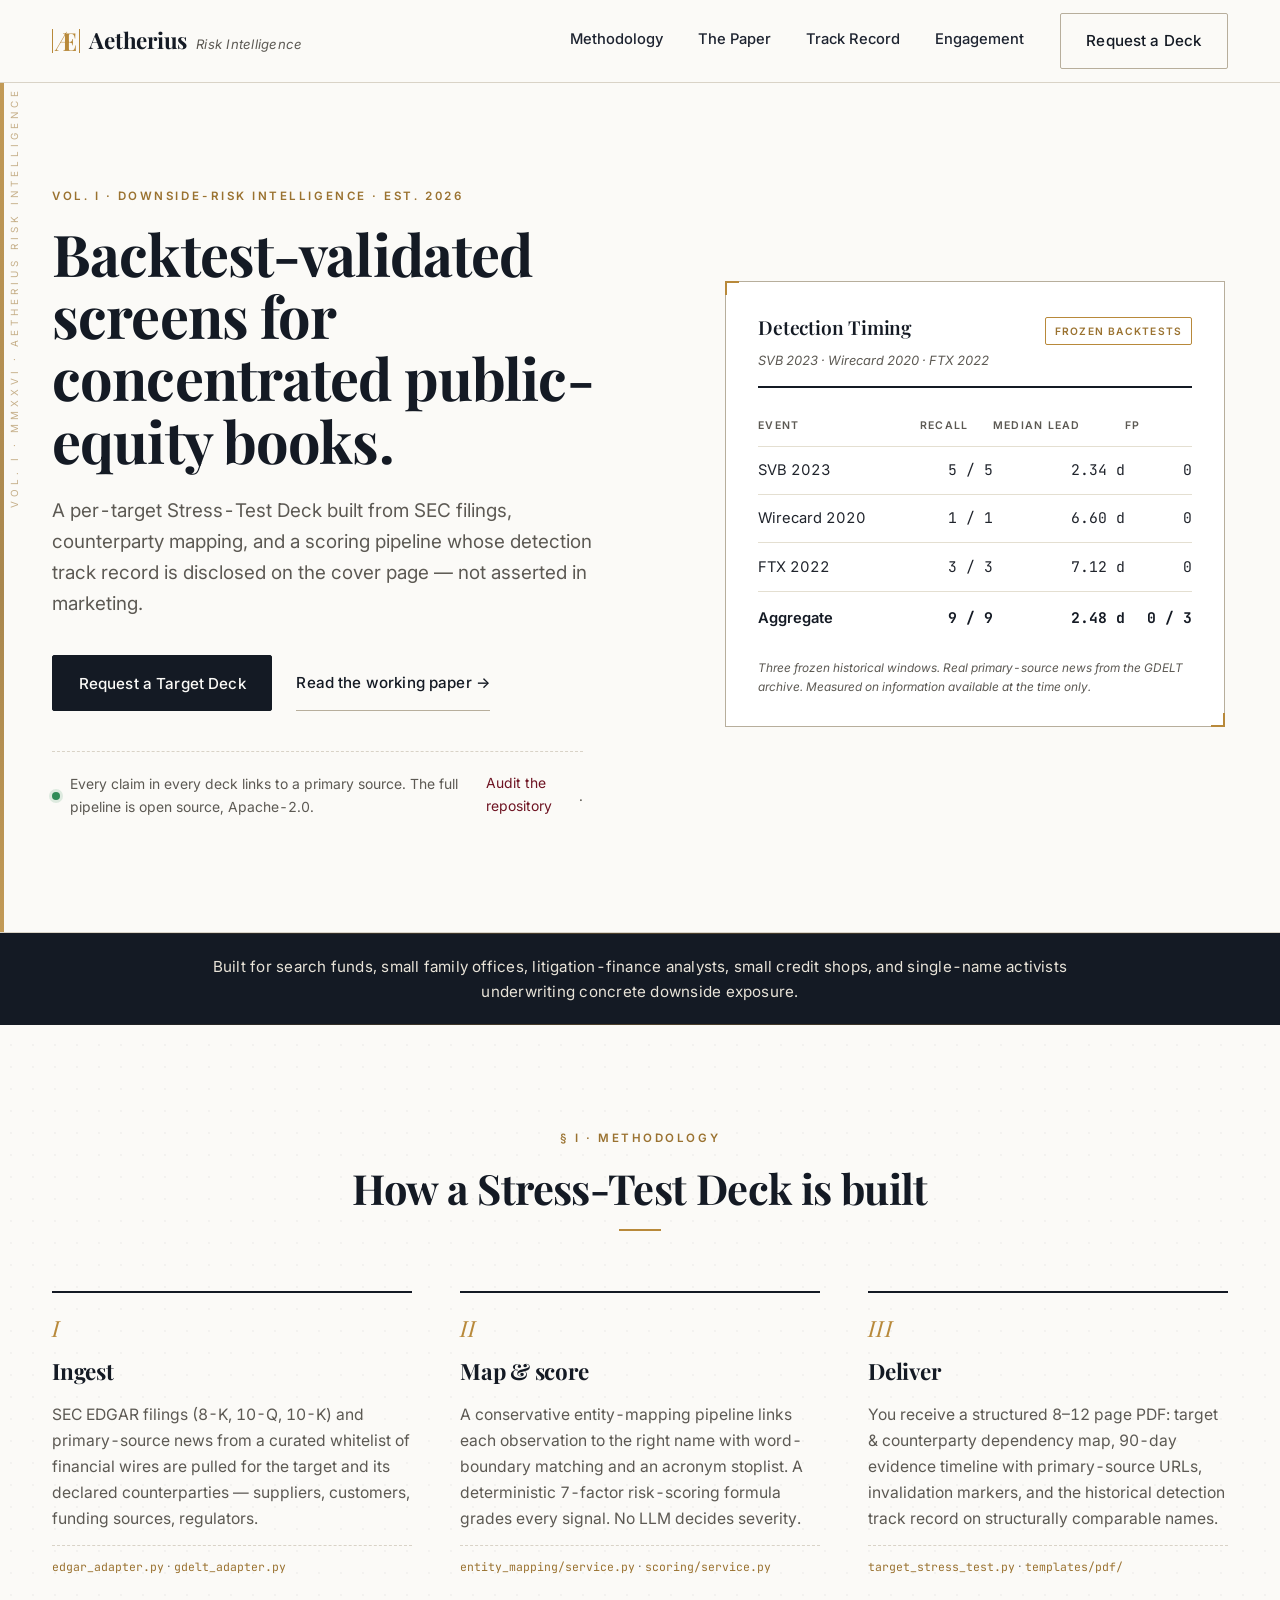
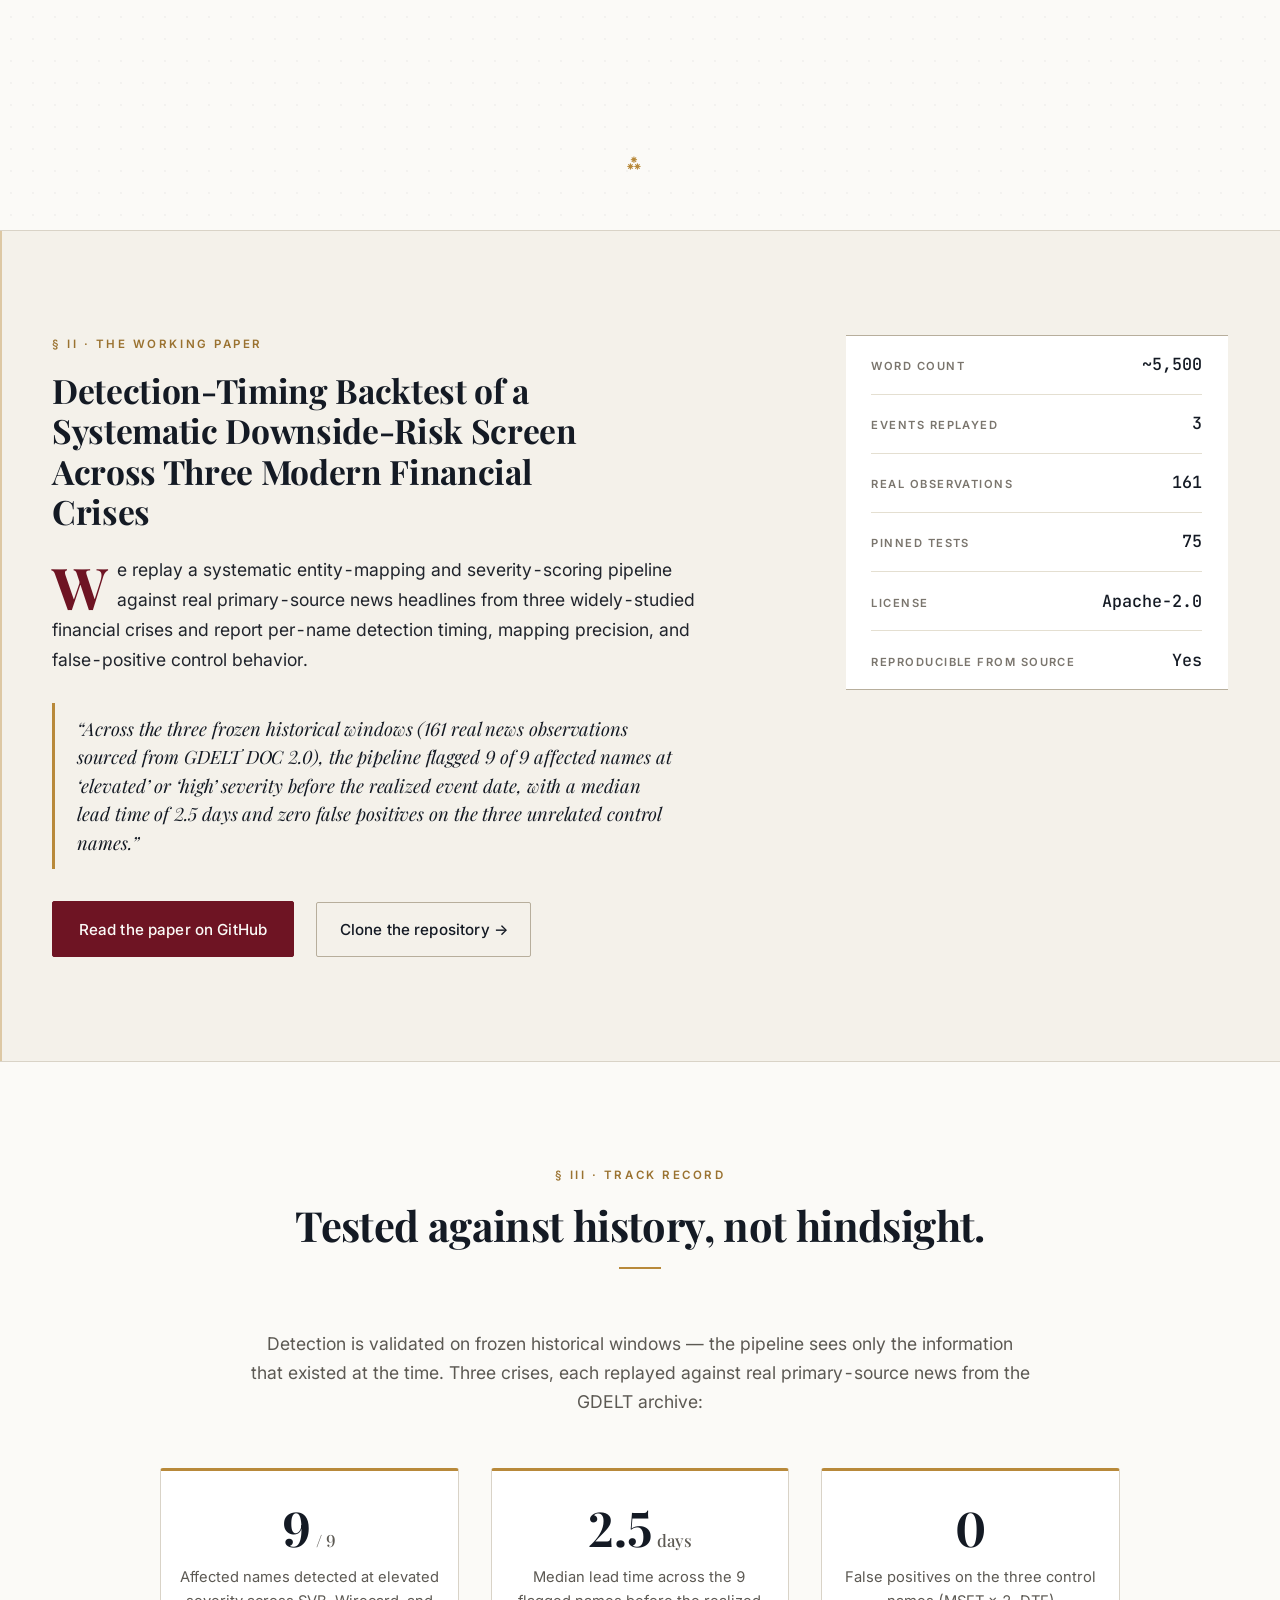
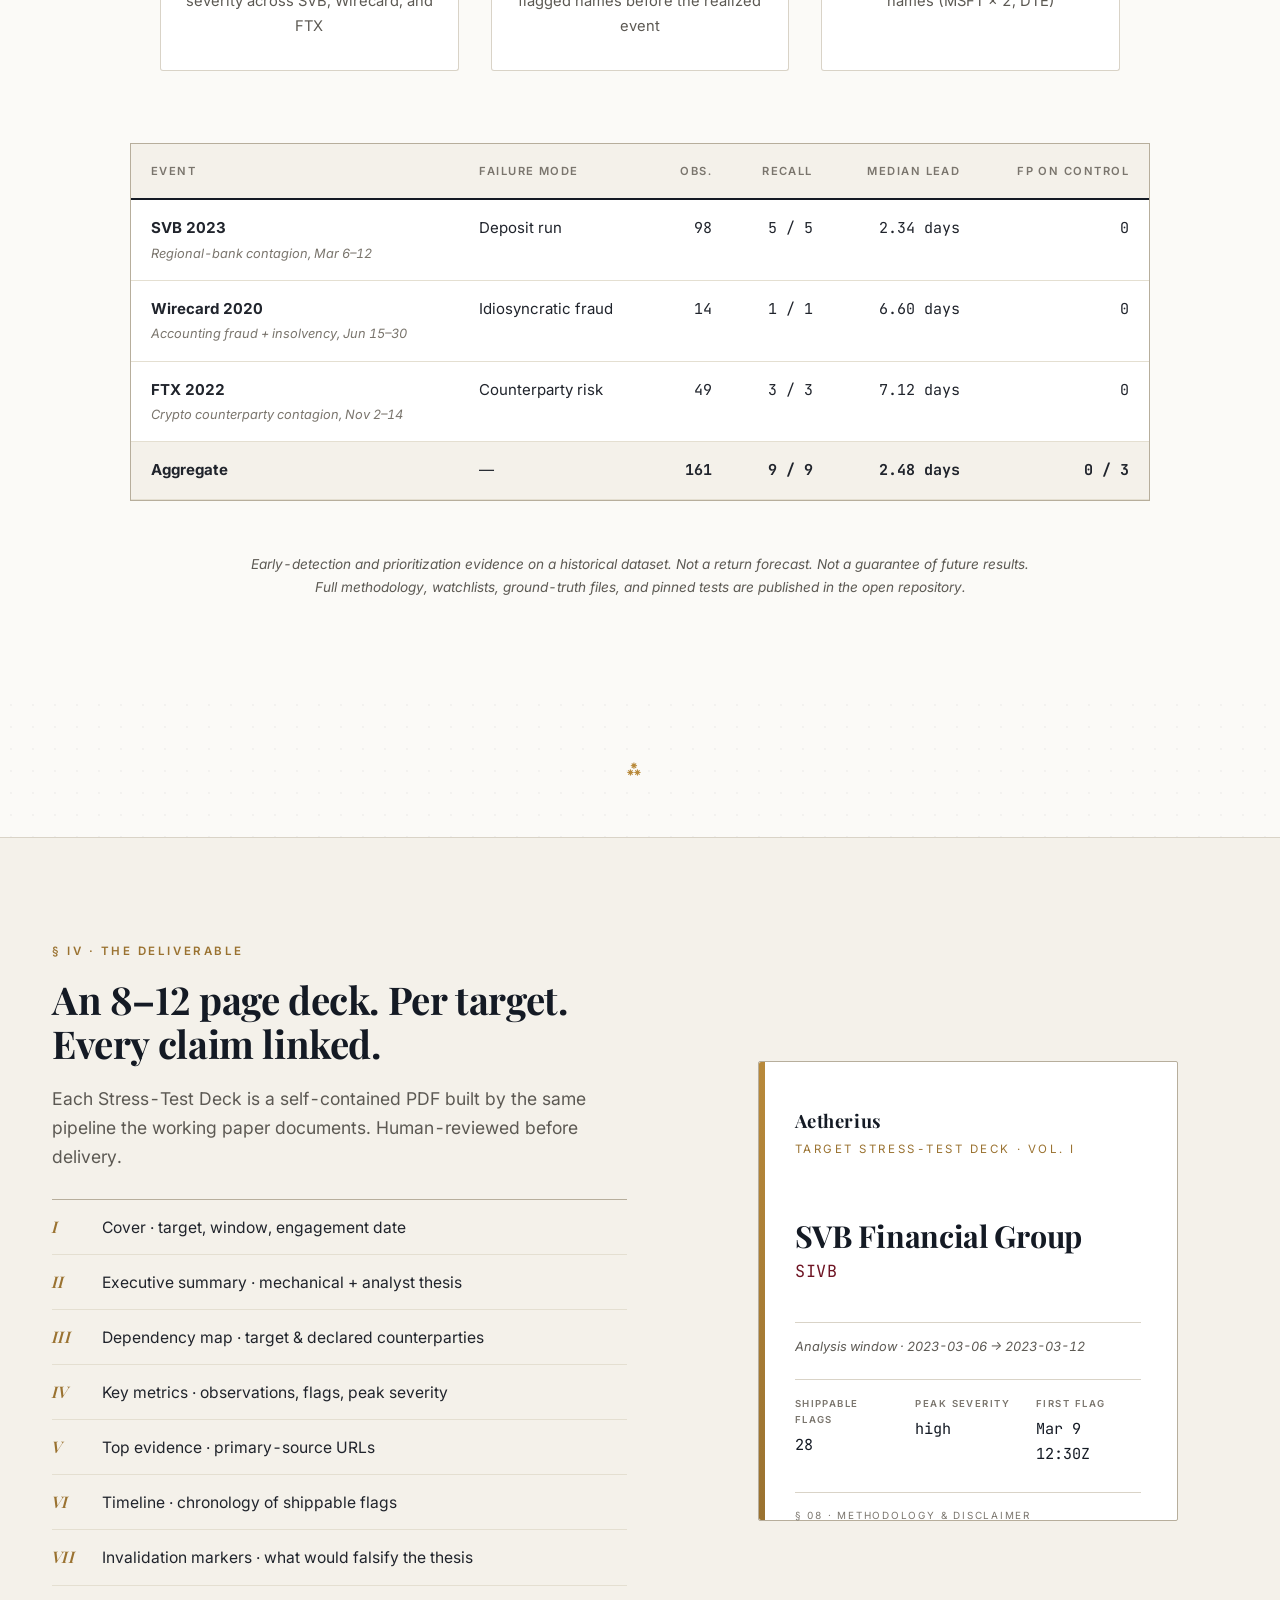
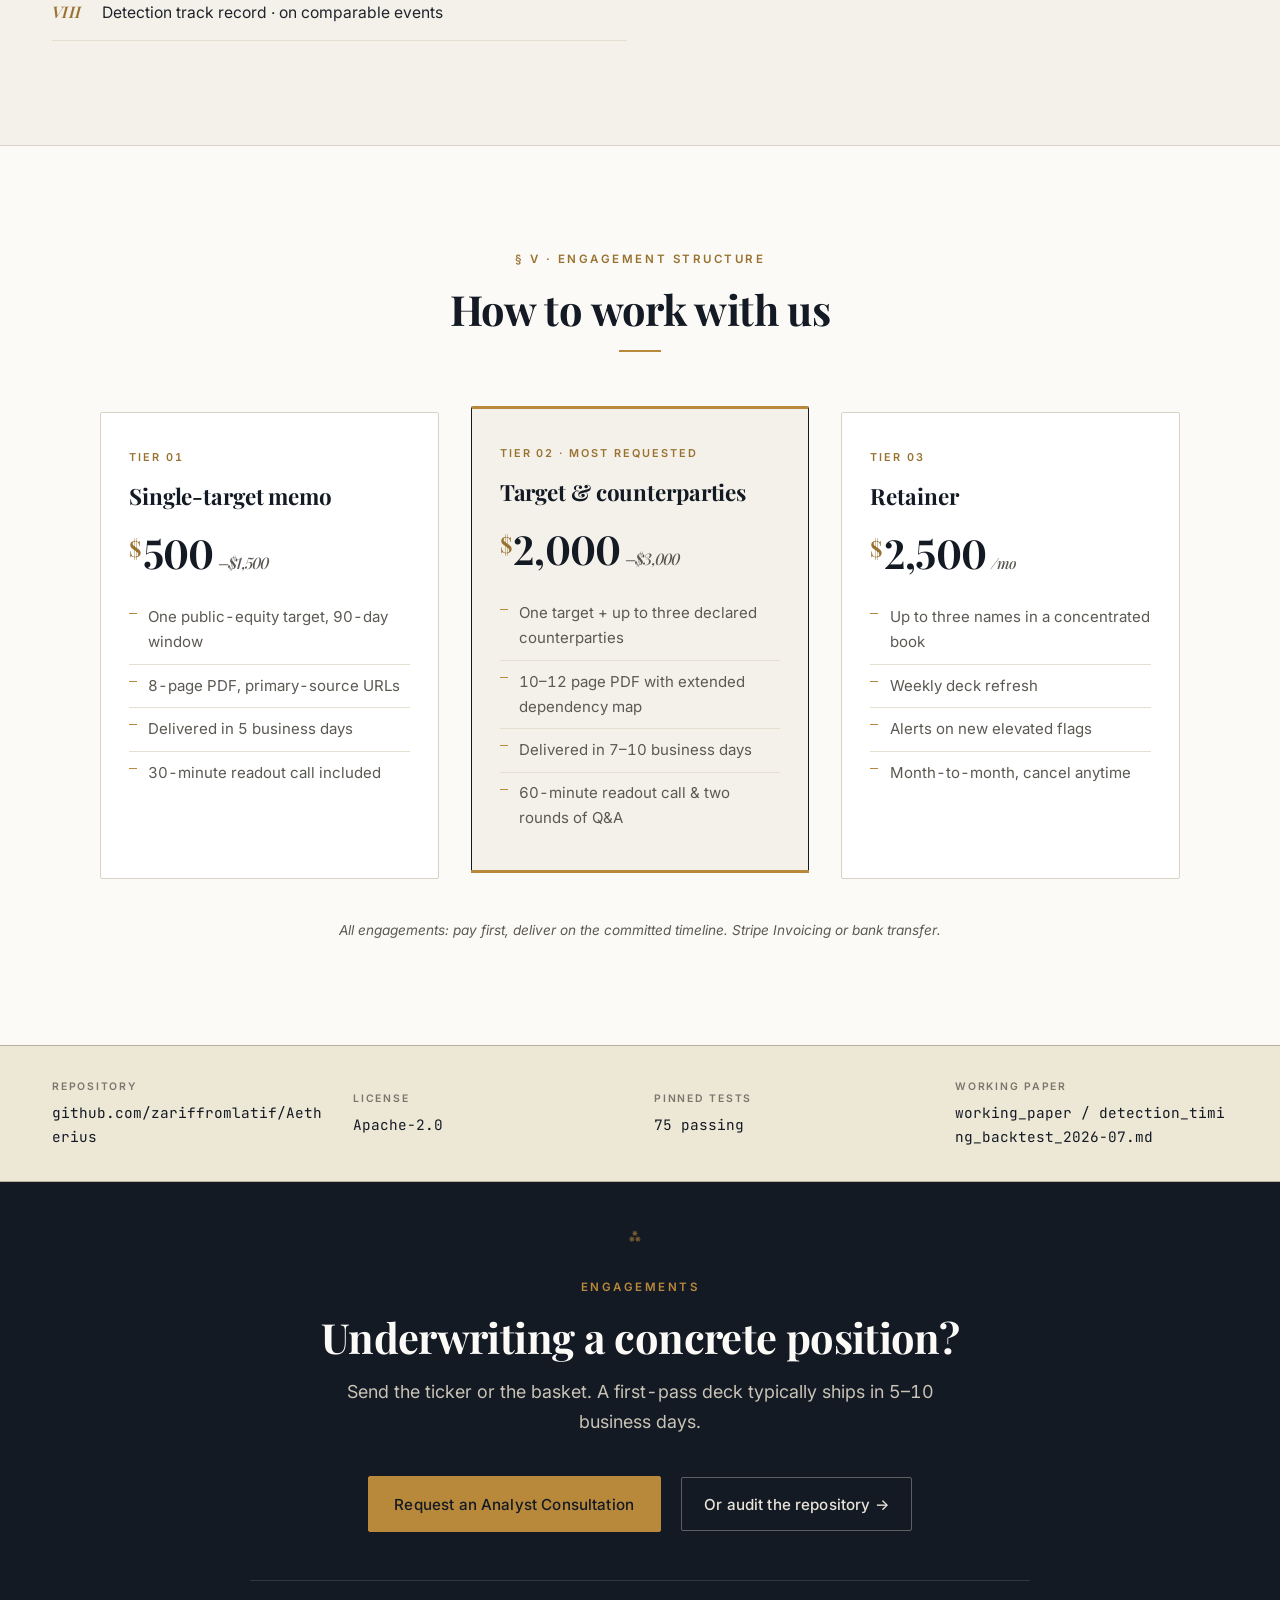
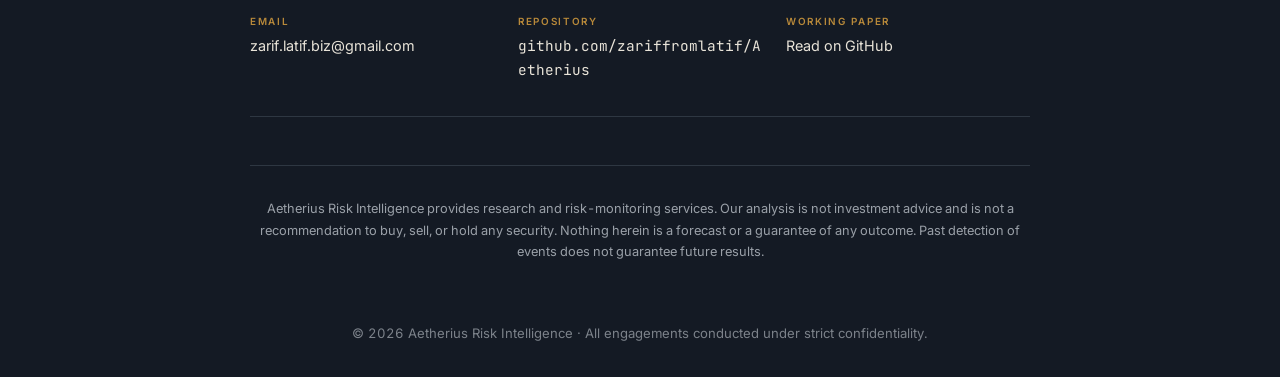
==== commit 07fda45b: "Fix landing page GitHub links: repo casing, working paper path, button labels" ====
--- a/landing_page/index.html
+++ b/landing_page/index.html
@@ -70,7 +70,7 @@
                 </div>
                 <p class="hero-open">
                     <span class="open-dot" aria-hidden="true"></span>
-                    Every claim in every deck links to a primary source. The full pipeline is open source, Apache-2.0. <a href="https://github.com/zariffromlatif/aetherius" target="_blank" rel="noopener">Audit the repository</a>.
+                    Every claim in every deck links to a primary source. The full pipeline is open source, Apache-2.0. <a href="https://github.com/zariffromlatif/Aetherius" target="_blank" rel="noopener">Audit the repository</a>.
                 </p>
             </div>
             <div class="hero-visual">
@@ -180,8 +180,8 @@
                     &ldquo;Across the three frozen historical windows (161 real news observations sourced from GDELT DOC 2.0), the pipeline flagged 9 of 9 affected names at &lsquo;elevated&rsquo; or &lsquo;high&rsquo; severity before the realized event date, with a median lead time of 2.5 days and zero false positives on the three unrelated control names.&rdquo;
                 </blockquote>
                 <div class="paper-actions">
-                    <a href="https://github.com/zariffromlatif/aetherius/blob/main/docs/working_paper/detection_timing_backtest_2026-07.md" class="btn btn-primary-alt" target="_blank" rel="noopener">Read the paper on GitHub</a>
-                    <a href="https://github.com/zariffromlatif/aetherius" class="btn btn-tertiary" target="_blank" rel="noopener">Clone the repository &rarr;</a>
+                    <a href="https://github.com/zariffromlatif/Aetherius/blob/main/working_paper/detection_timing_backtest_2026-07.md" class="btn btn-primary-alt" target="_blank" rel="noopener">Read the paper on GitHub</a>
+                    <a href="https://github.com/zariffromlatif/Aetherius" class="btn btn-tertiary" target="_blank" rel="noopener">Clone the repository &rarr;</a>
                 </div>
             </div>
             <aside class="paper-facts">
@@ -389,7 +389,7 @@
         <div class="container evidence-strip-inner">
             <div class="evidence-cell">
                 <span class="ec-k">Repository</span>
-                <a class="ec-v mono" href="https://github.com/zariffromlatif/aetherius" target="_blank" rel="noopener">github.com/zariffromlatif/aetherius</a>
+                <a class="ec-v mono" href="https://github.com/zariffromlatif/Aetherius" target="_blank" rel="noopener">github.com/zariffromlatif/Aetherius</a>
             </div>
             <div class="evidence-cell">
                 <span class="ec-k">License</span>
@@ -401,7 +401,7 @@
             </div>
             <div class="evidence-cell">
                 <span class="ec-k">Working paper</span>
-                <a class="ec-v mono" href="https://github.com/zariffromlatif/aetherius/blob/main/docs/working_paper/detection_timing_backtest_2026-07.md" target="_blank" rel="noopener">docs / working_paper</a>
+                <a class="ec-v mono" href="https://github.com/zariffromlatif/Aetherius/blob/main/working_paper/detection_timing_backtest_2026-07.md" target="_blank" rel="noopener">working_paper / detection_timing_backtest_2026-07.md</a>
             </div>
         </div>
     </section>
@@ -416,13 +416,13 @@
             <p class="footer-lede">Send the ticker or the basket. A first-pass deck typically ships in 5&ndash;10 business days.</p>
             <div class="footer-actions">
                 <a href="mailto:zarif.latif.biz@gmail.com?subject=Stress-Test%20Deck%20Enquiry&body=Ticker%20or%20basket%3A%20%0AAnalysis%20window%3A%20%0ADeclared%20counterparties%20(if%20any)%3A%20%0AContext%20/%20thesis%3A%20%0A%0A%2D%2D%0ASent%20from%20aetheriusresearch.tech" class="btn btn-primary btn-primary-onink">Request an Analyst Consultation</a>
-                <a href="https://github.com/zariffromlatif/aetherius" class="btn btn-ghost-light" target="_blank" rel="noopener">Or audit the repository &rarr;</a>
+                <a href="https://github.com/zariffromlatif/Aetherius" class="btn btn-ghost-light" target="_blank" rel="noopener">Or audit the repository &rarr;</a>
             </div>
 
             <div class="footer-contact">
                 <div><span class="fc-k">Email</span><a href="mailto:zarif.latif.biz@gmail.com" class="fc-v">zarif.latif.biz@gmail.com</a></div>
-                <div><span class="fc-k">Repository</span><a href="https://github.com/zariffromlatif/aetherius" target="_blank" rel="noopener" class="fc-v mono">github.com/zariffromlatif/aetherius</a></div>
-                <div><span class="fc-k">Working paper</span><a href="https://github.com/zariffromlatif/aetherius/blob/main/docs/working_paper/detection_timing_backtest_2026-07.md" target="_blank" rel="noopener" class="fc-v">Open PDF</a></div>
+                <div><span class="fc-k">Repository</span><a href="https://github.com/zariffromlatif/Aetherius" target="_blank" rel="noopener" class="fc-v mono">github.com/zariffromlatif/Aetherius</a></div>
+                <div><span class="fc-k">Working paper</span><a href="https://github.com/zariffromlatif/Aetherius/blob/main/working_paper/detection_timing_backtest_2026-07.md" target="_blank" rel="noopener" class="fc-v">Read on GitHub</a></div>
             </div>
 
             <div class="footer-disclaimer">
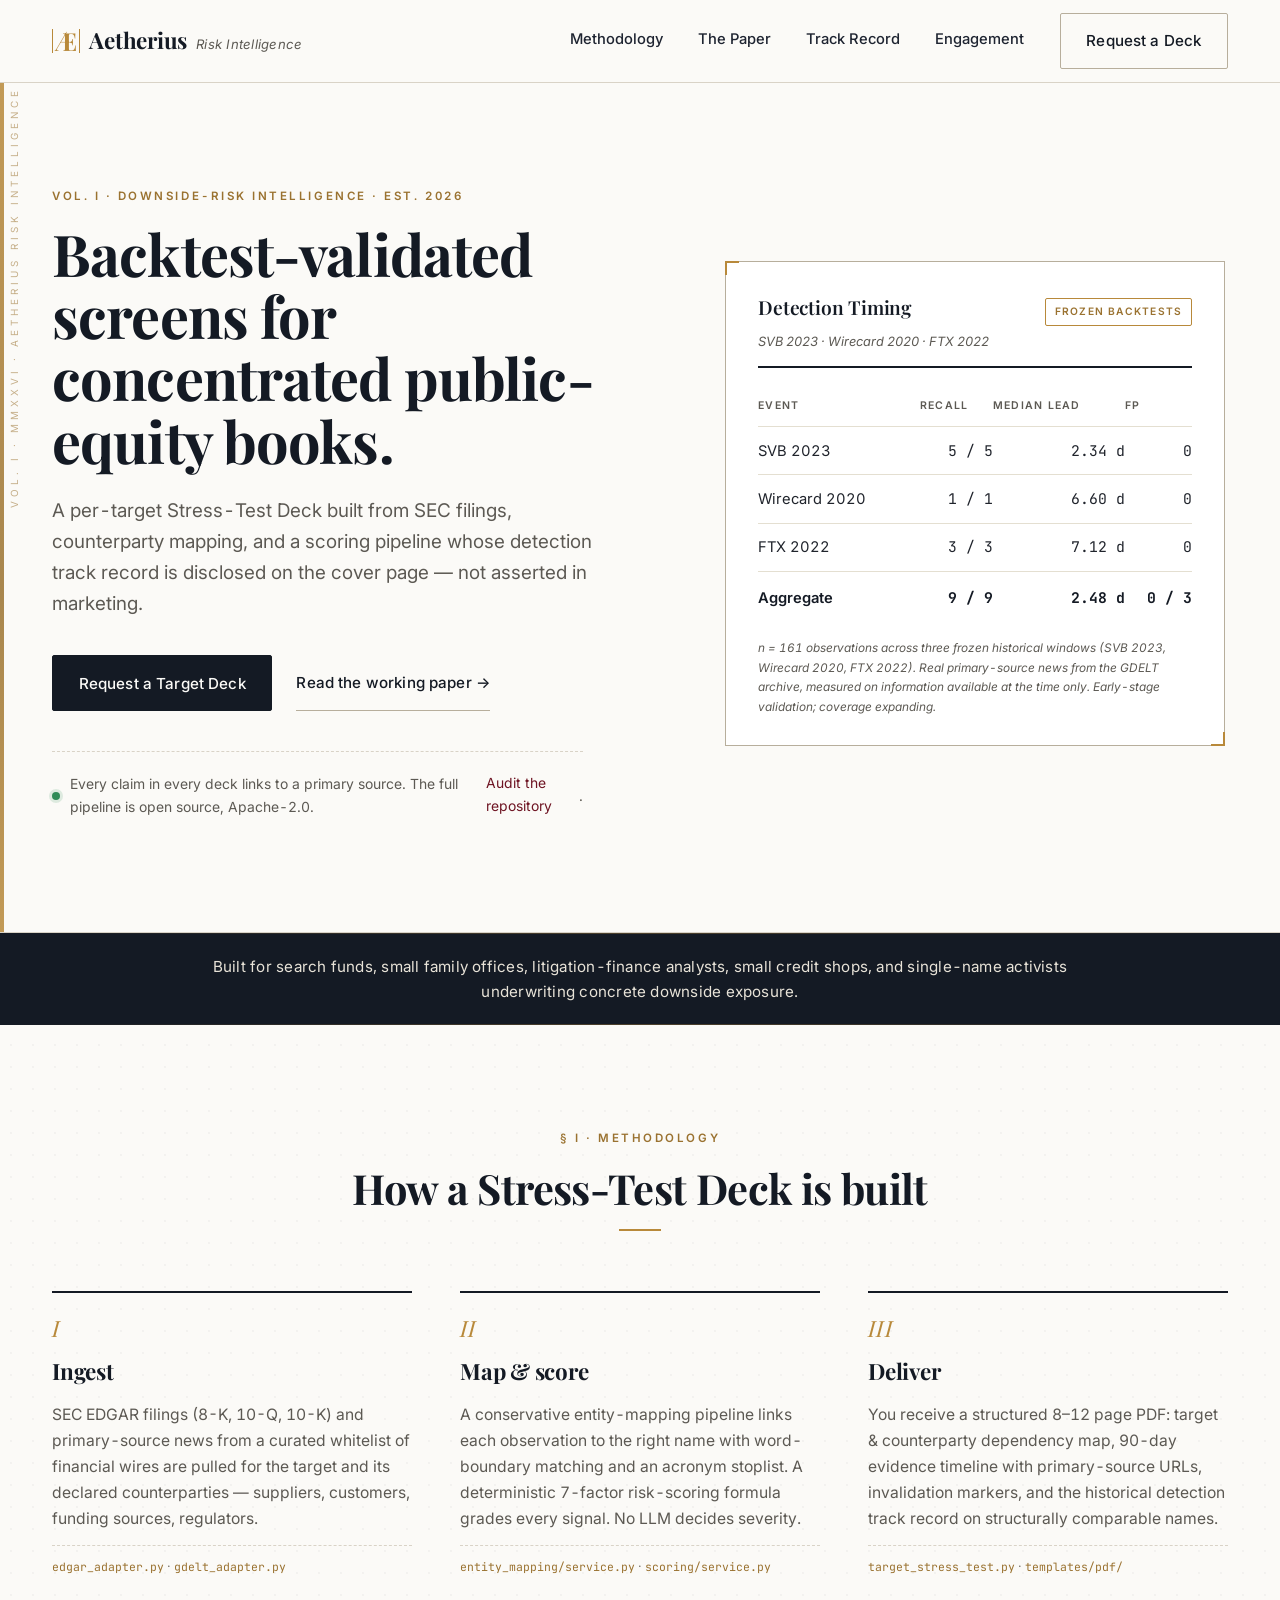
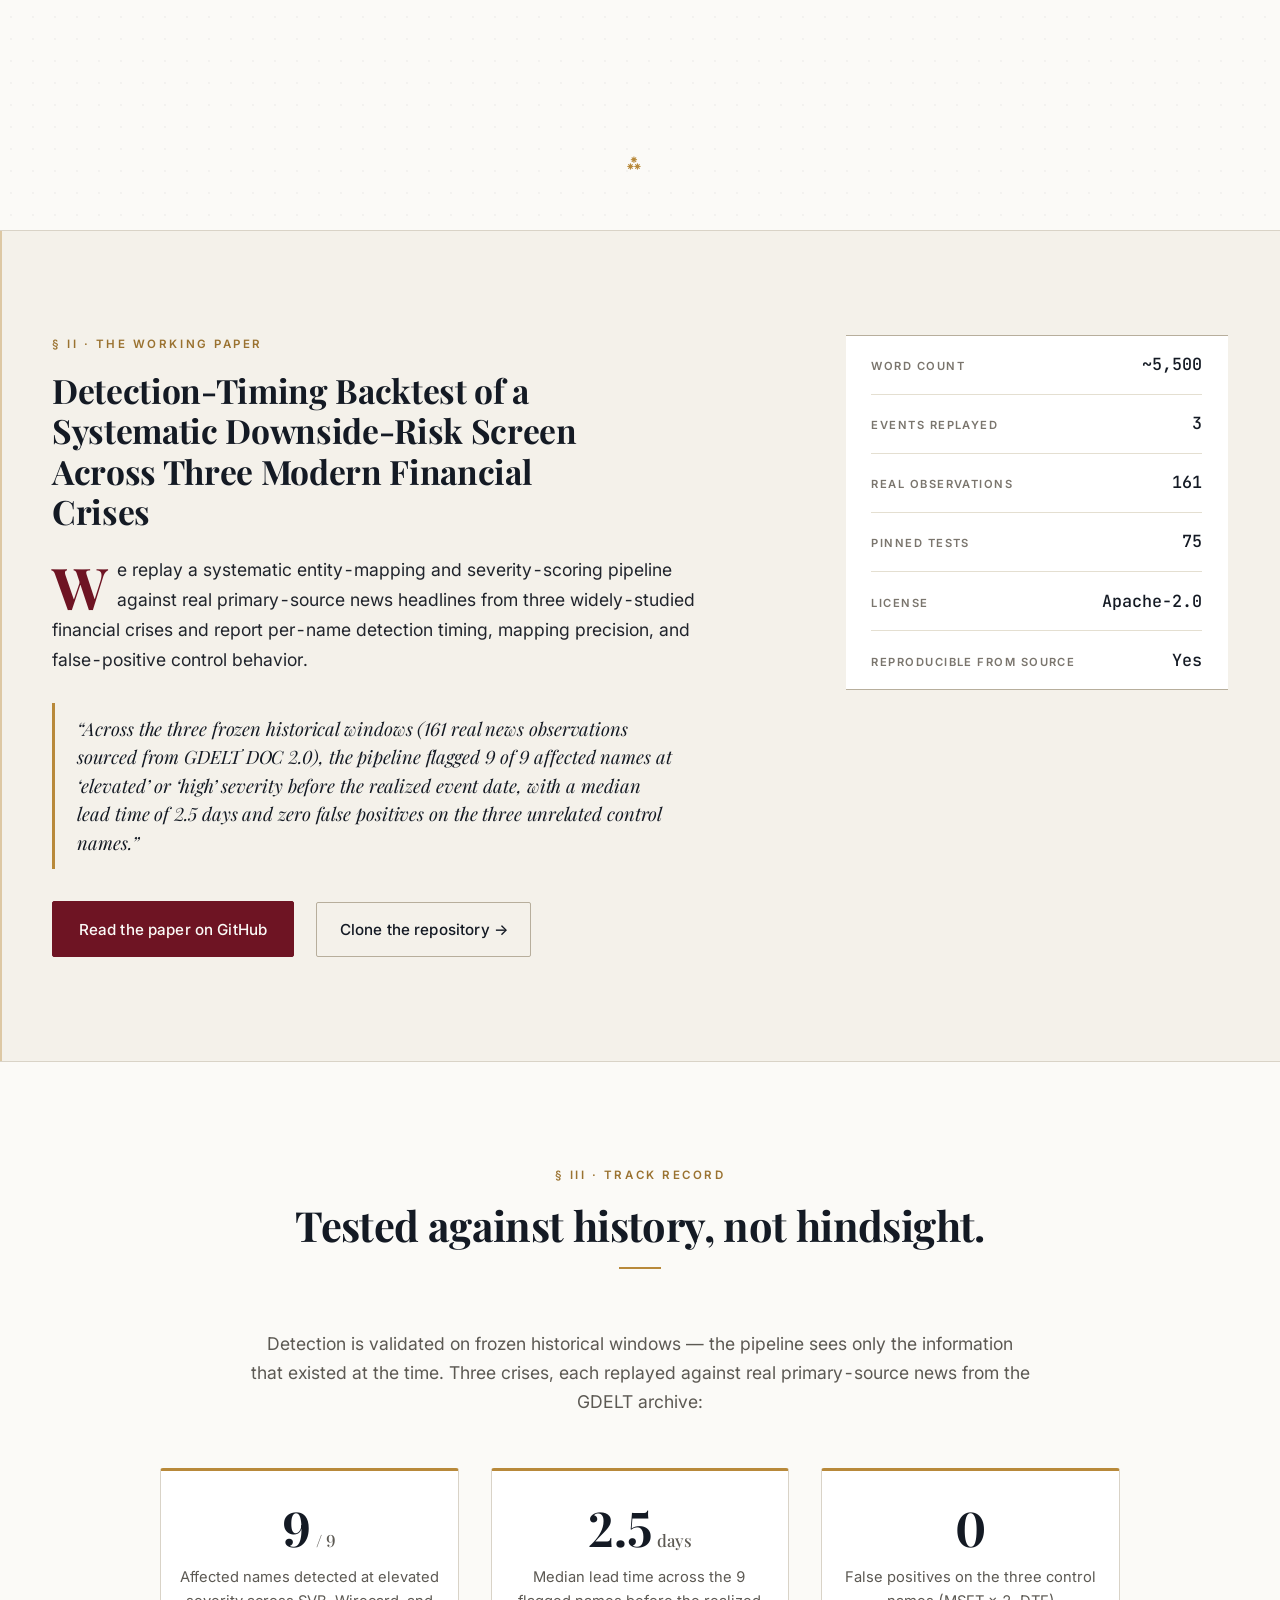
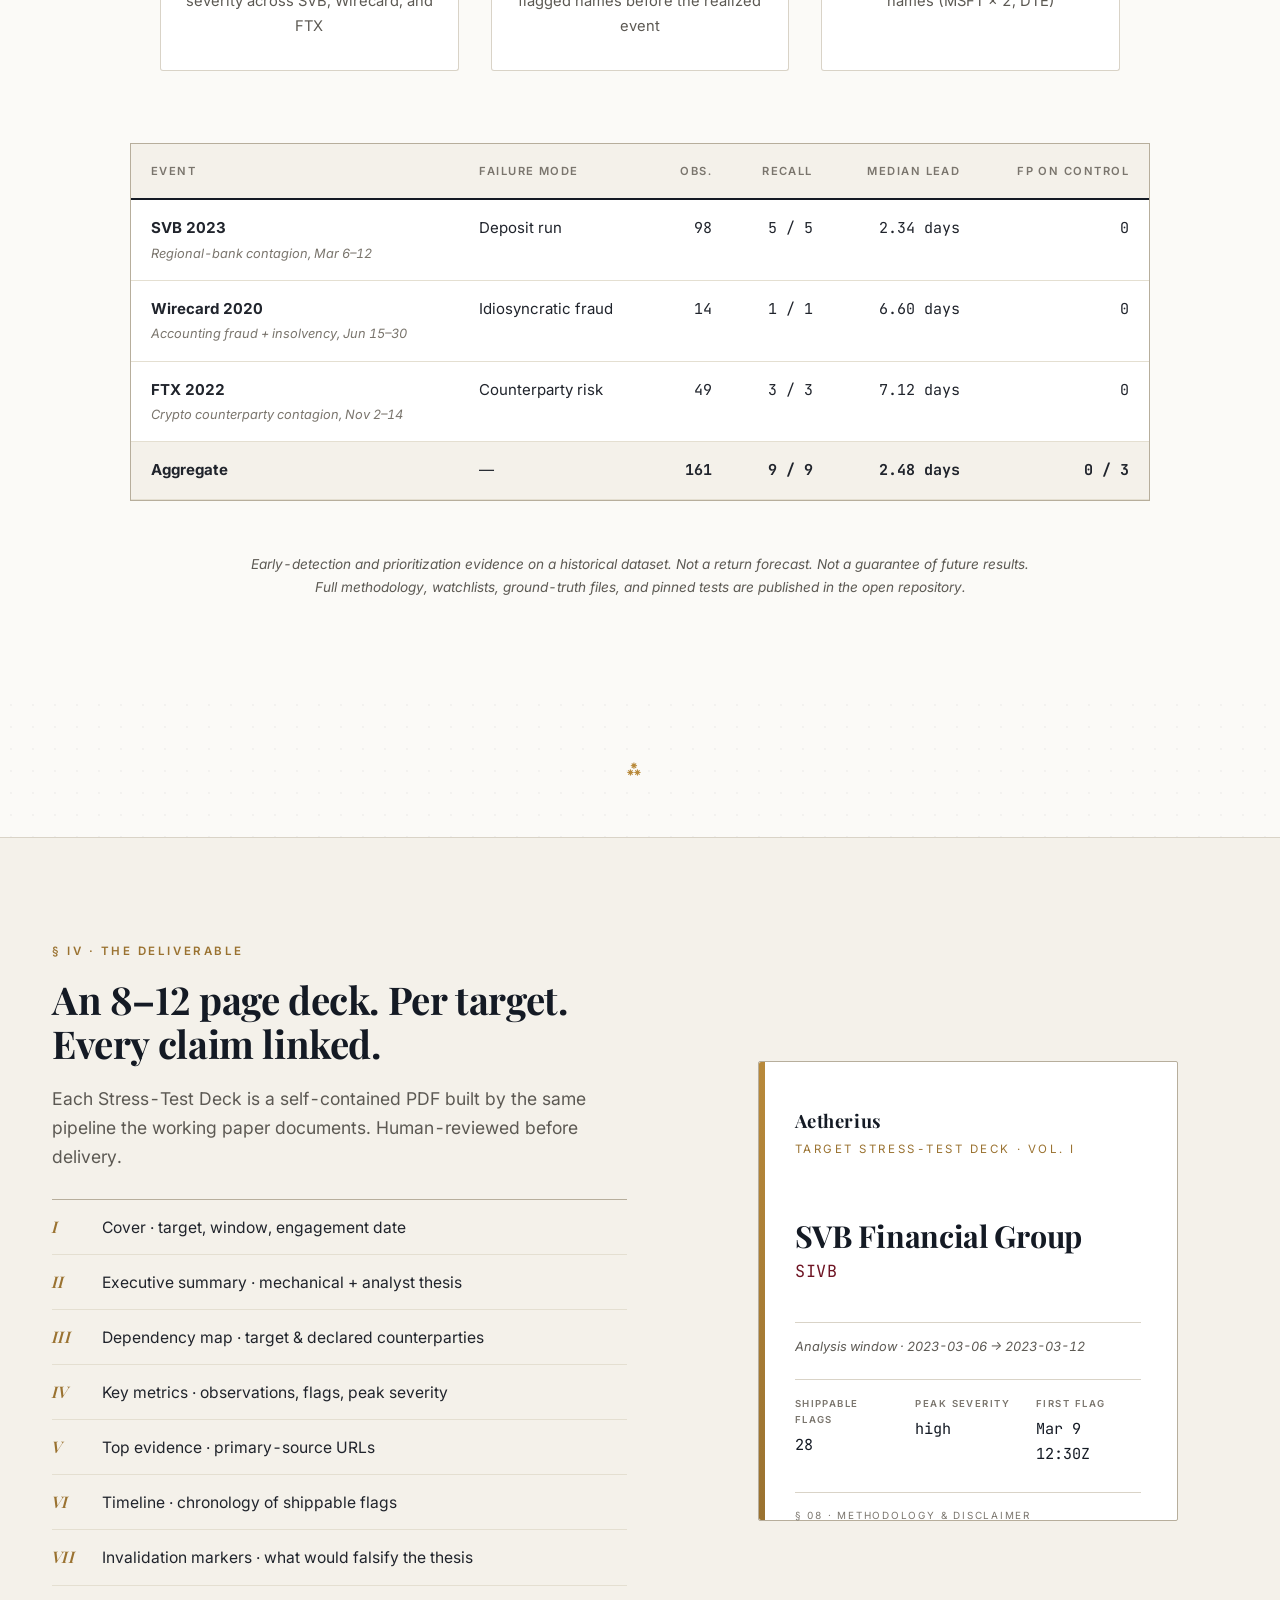
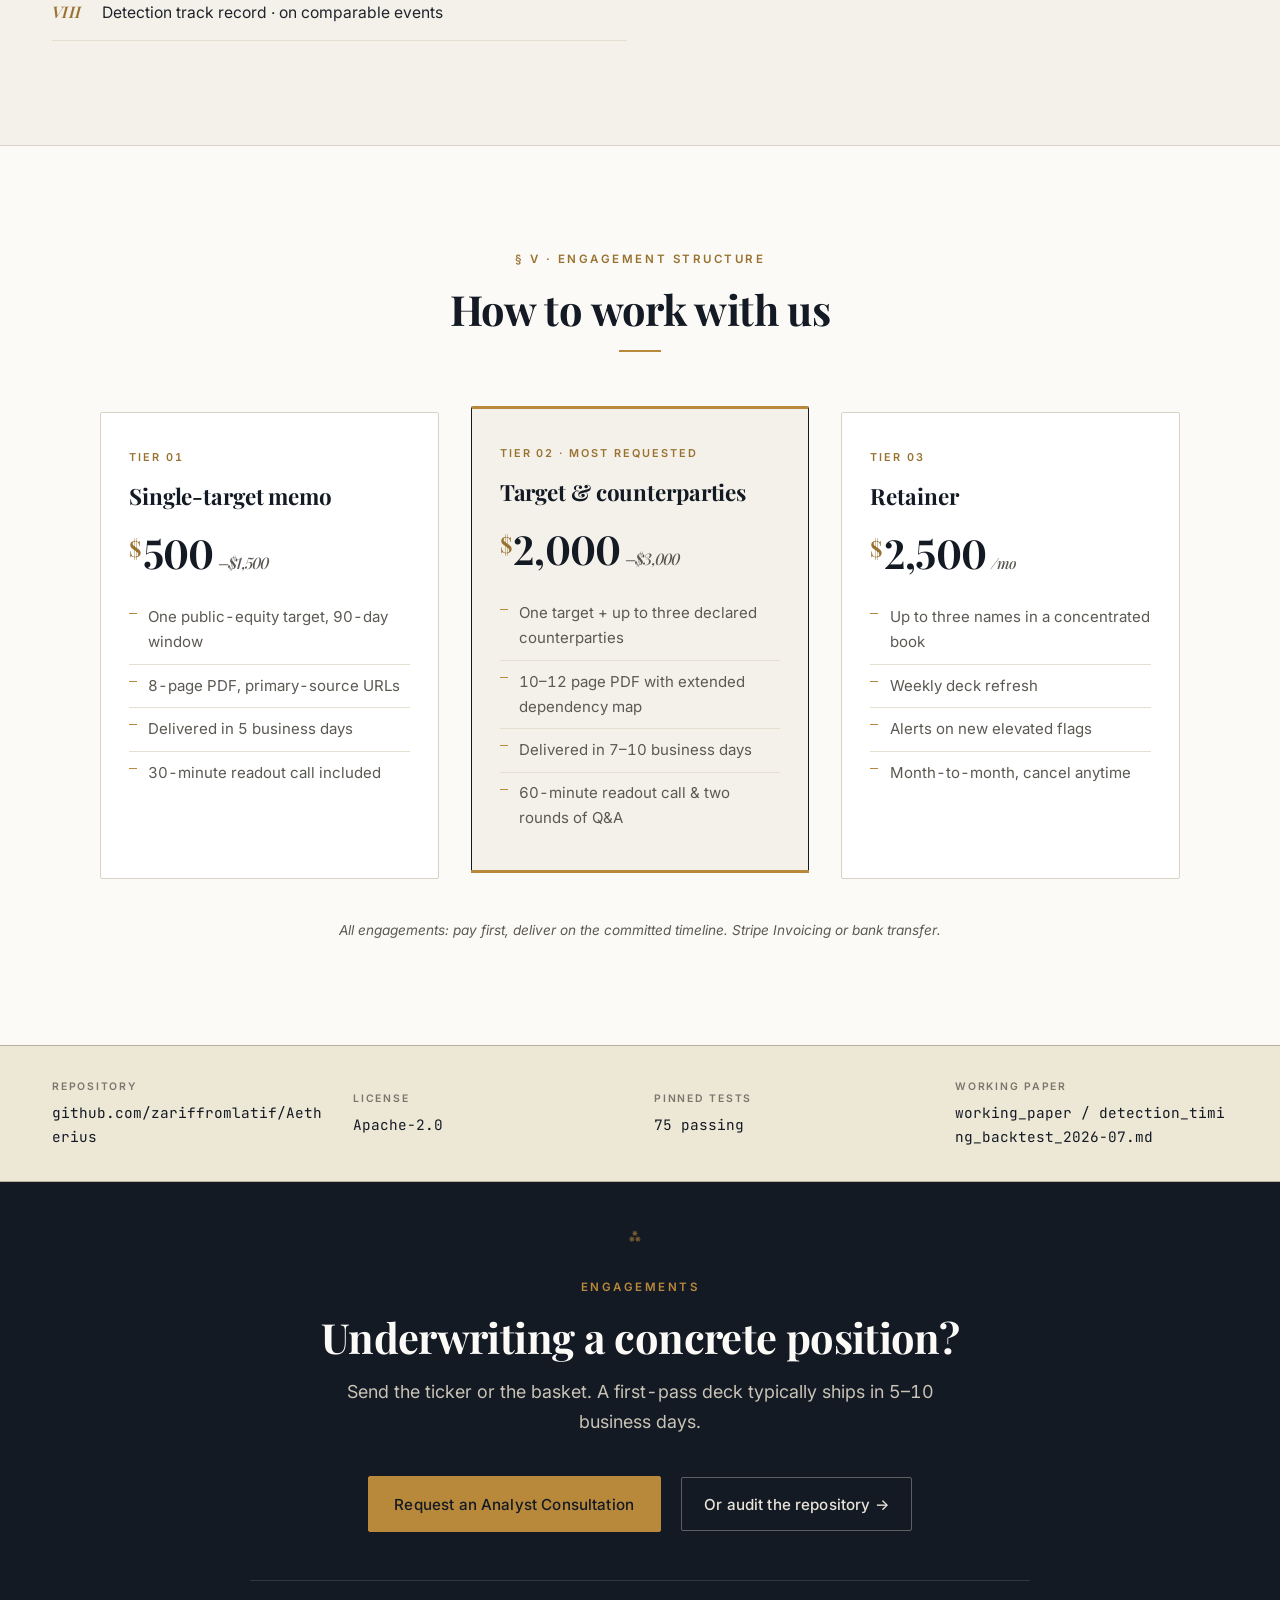
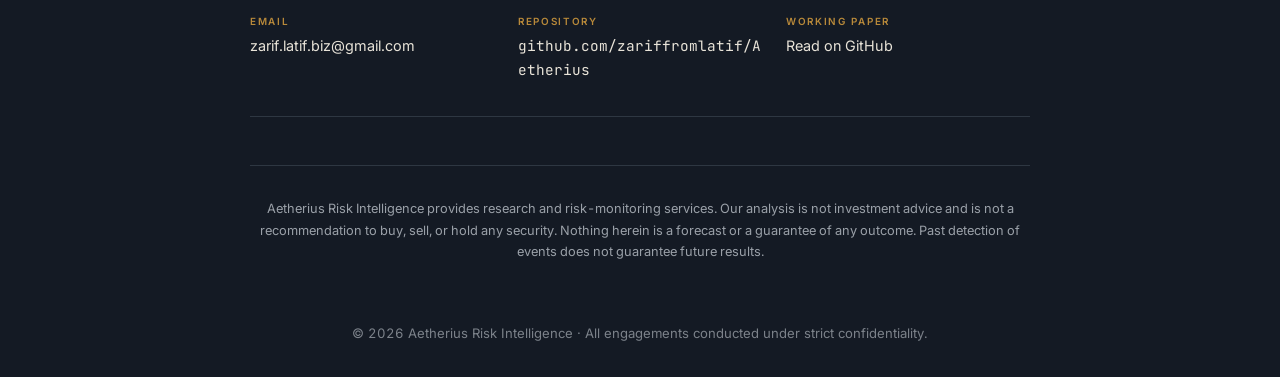
==== commit a39cf6db: "Honest credibility fixes: remove stale 'in development' status, surface n=161 in hero" ====
--- a/landing_page/index.html
+++ b/landing_page/index.html
@@ -116,7 +116,7 @@
                             </tr>
                         </tbody>
                     </table>
-                    <p class="data-footnote">Three frozen historical windows. Real primary-source news from the GDELT archive. Measured on information available at the time only.</p>
+                    <p class="data-footnote">n = 161 observations across three frozen historical windows (SVB 2023, Wirecard 2020, FTX 2022). Real primary-source news from the GDELT archive, measured on information available at the time only. Early-stage validation; coverage expanding.</p>
                 </div>
             </div>
         </div>
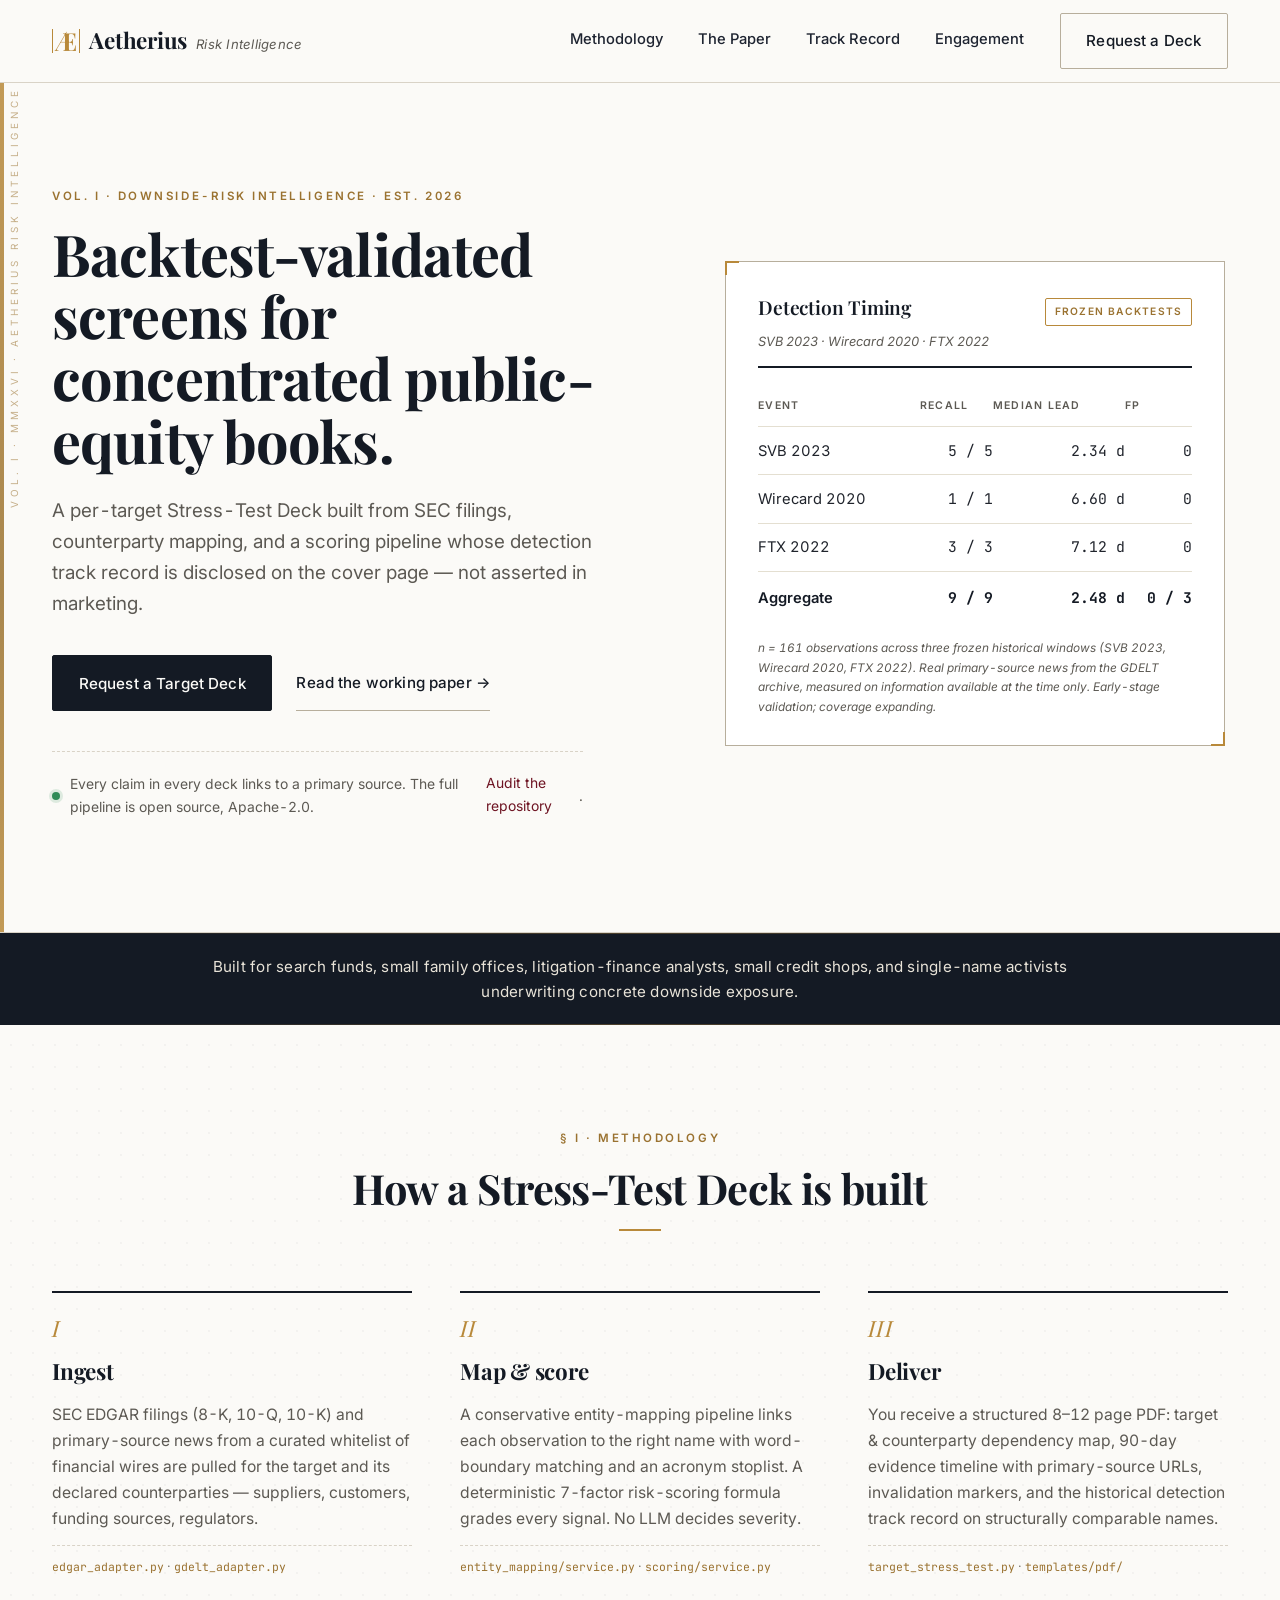
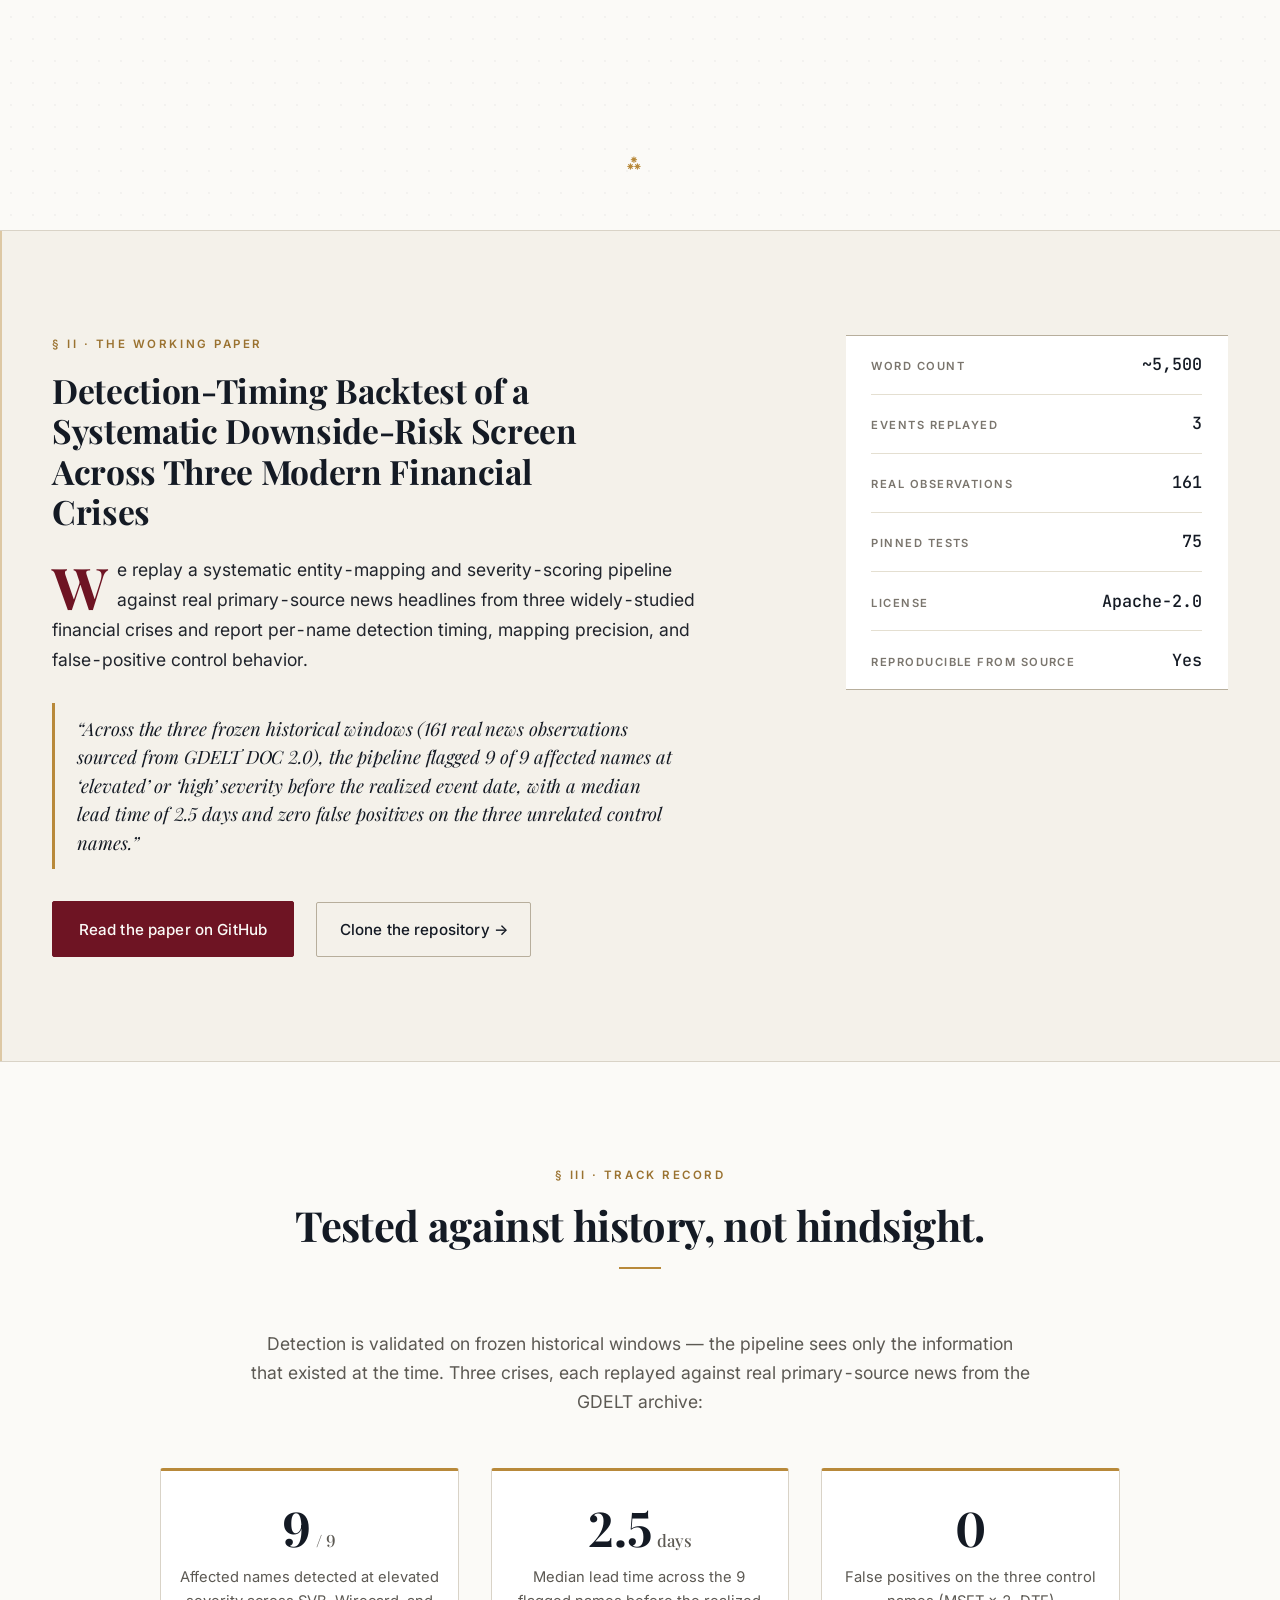
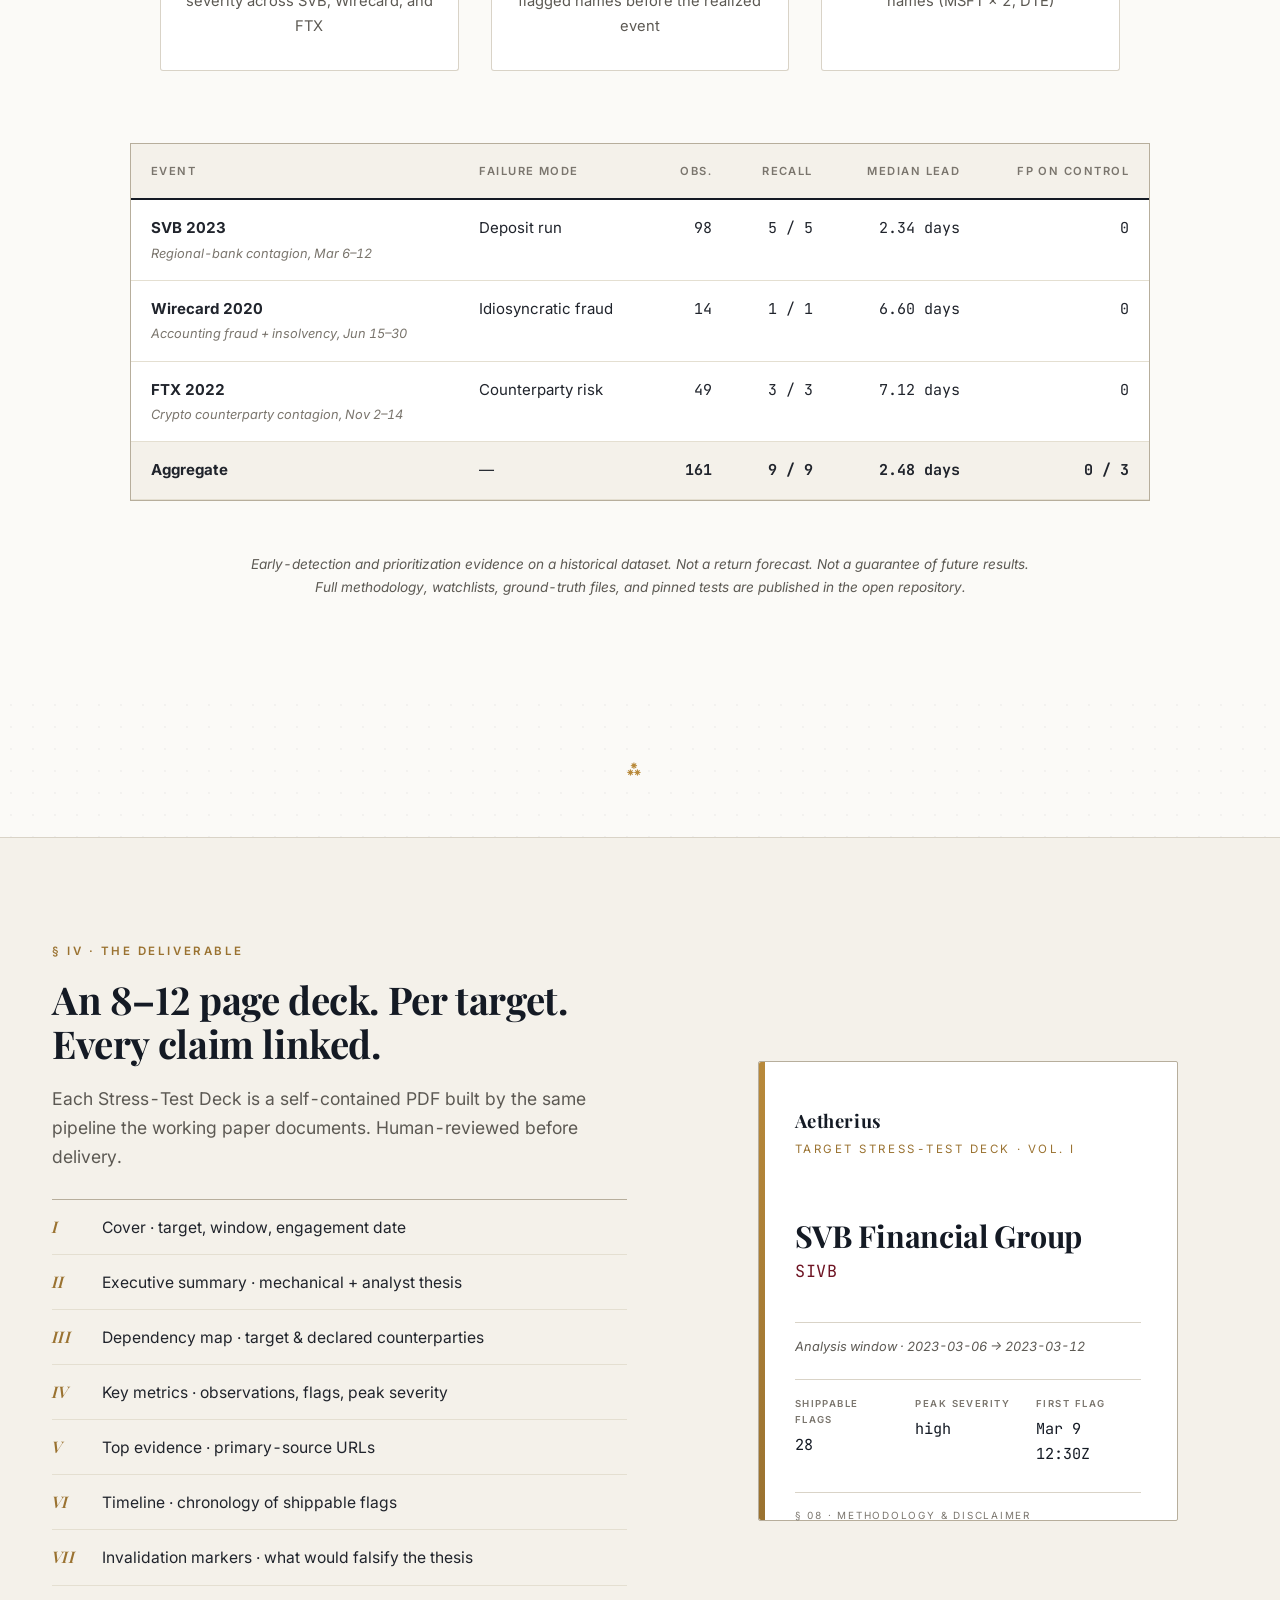
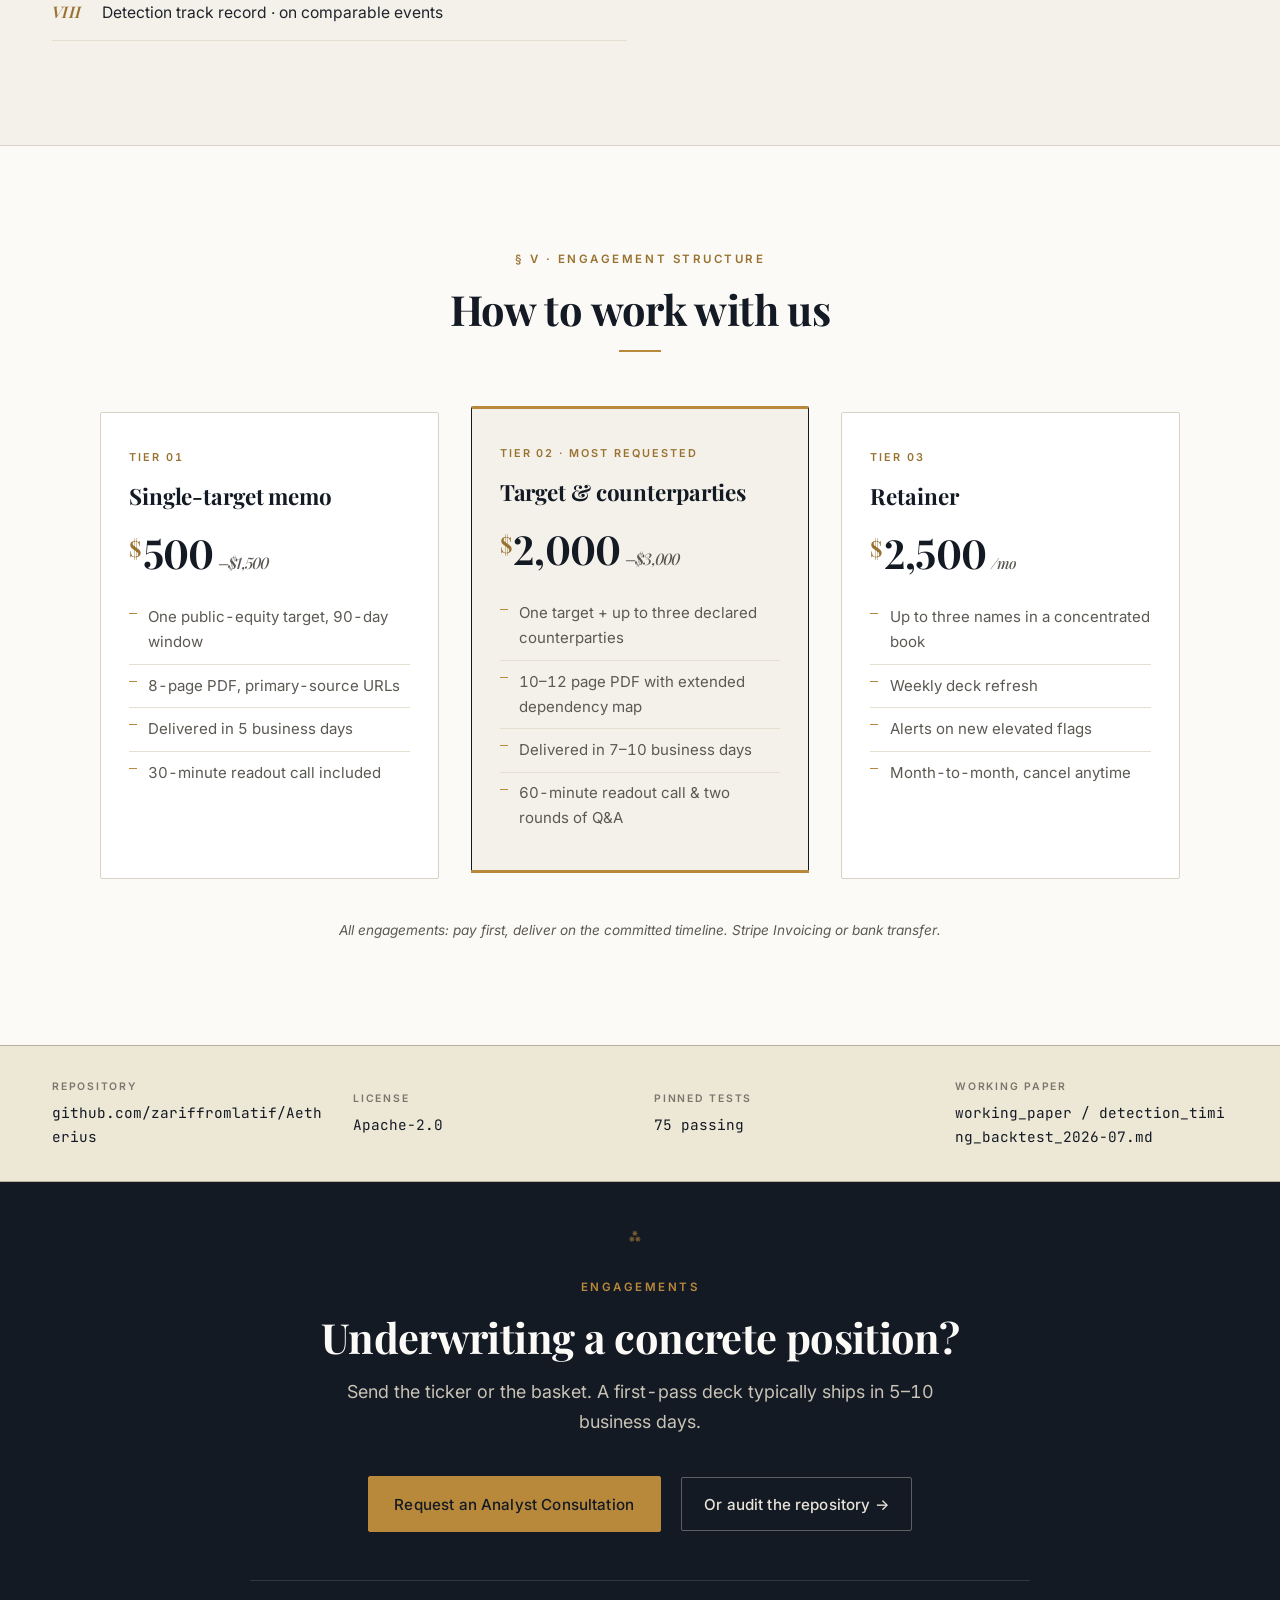
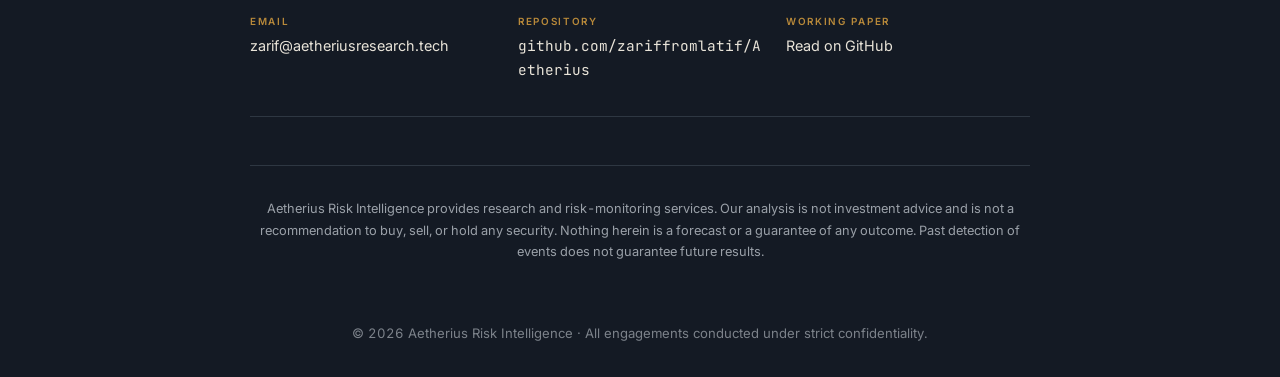
==== commit cf9309da: "Replace Gmail with domain email across all buyer-facing surfaces zarif@aetheriusresearch.tech now on" ====
--- a/landing_page/index.html
+++ b/landing_page/index.html
@@ -415,12 +415,12 @@
             <h2>Underwriting a concrete position?</h2>
             <p class="footer-lede">Send the ticker or the basket. A first-pass deck typically ships in 5&ndash;10 business days.</p>
             <div class="footer-actions">
-                <a href="mailto:zarif.latif.biz@gmail.com?subject=Stress-Test%20Deck%20Enquiry&body=Ticker%20or%20basket%3A%20%0AAnalysis%20window%3A%20%0ADeclared%20counterparties%20(if%20any)%3A%20%0AContext%20/%20thesis%3A%20%0A%0A%2D%2D%0ASent%20from%20aetheriusresearch.tech" class="btn btn-primary btn-primary-onink">Request an Analyst Consultation</a>
+                <a href="mailto:zarif@aetheriusresearch.tech?subject=Stress-Test%20Deck%20Enquiry&body=Ticker%20or%20basket%3A%20%0AAnalysis%20window%3A%20%0ADeclared%20counterparties%20(if%20any)%3A%20%0AContext%20/%20thesis%3A%20%0A%0A%2D%2D%0ASent%20from%20aetheriusresearch.tech" class="btn btn-primary btn-primary-onink">Request an Analyst Consultation</a>
                 <a href="https://github.com/zariffromlatif/Aetherius" class="btn btn-ghost-light" target="_blank" rel="noopener">Or audit the repository &rarr;</a>
             </div>
 
             <div class="footer-contact">
-                <div><span class="fc-k">Email</span><a href="mailto:zarif.latif.biz@gmail.com" class="fc-v">zarif.latif.biz@gmail.com</a></div>
+                <div><span class="fc-k">Email</span><a href="mailto:zarif@aetheriusresearch.tech" class="fc-v">zarif@aetheriusresearch.tech</a></div>
                 <div><span class="fc-k">Repository</span><a href="https://github.com/zariffromlatif/Aetherius" target="_blank" rel="noopener" class="fc-v mono">github.com/zariffromlatif/Aetherius</a></div>
                 <div><span class="fc-k">Working paper</span><a href="https://github.com/zariffromlatif/Aetherius/blob/main/working_paper/detection_timing_backtest_2026-07.md" target="_blank" rel="noopener" class="fc-v">Read on GitHub</a></div>
             </div>
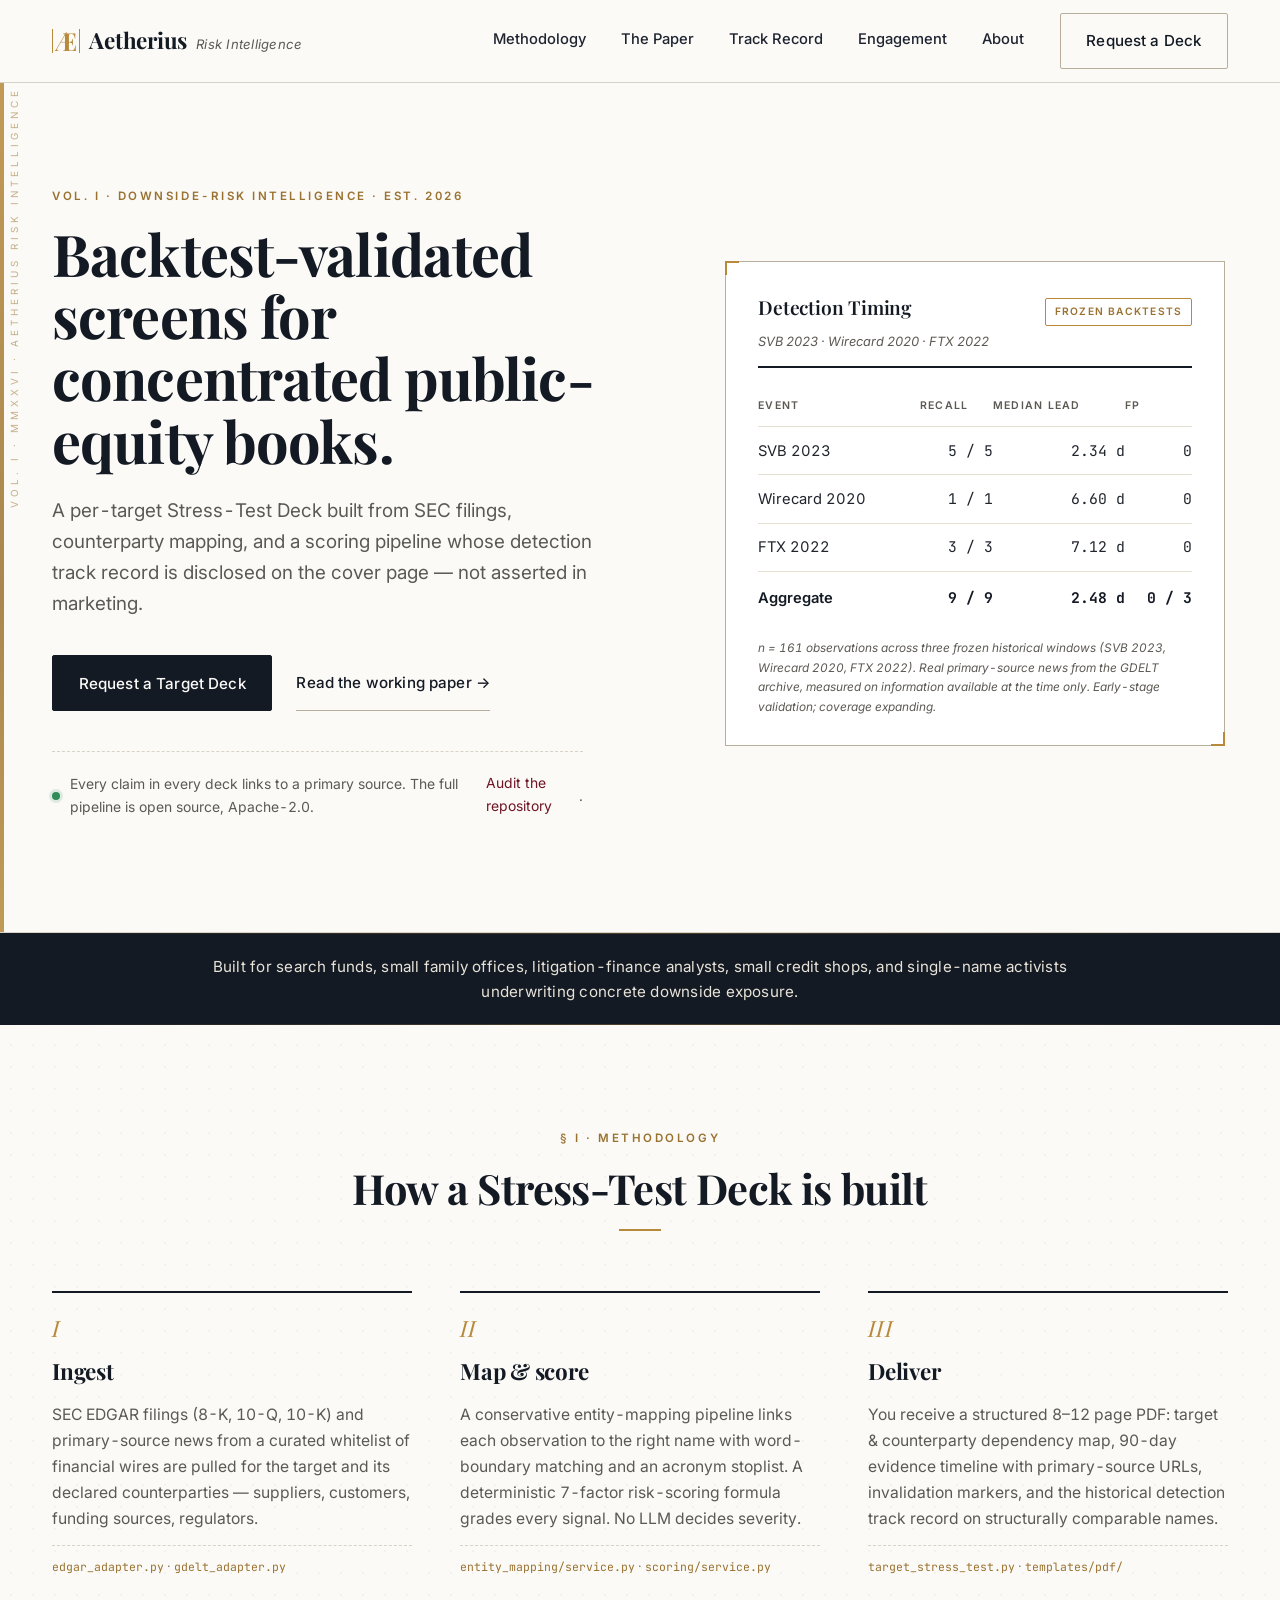
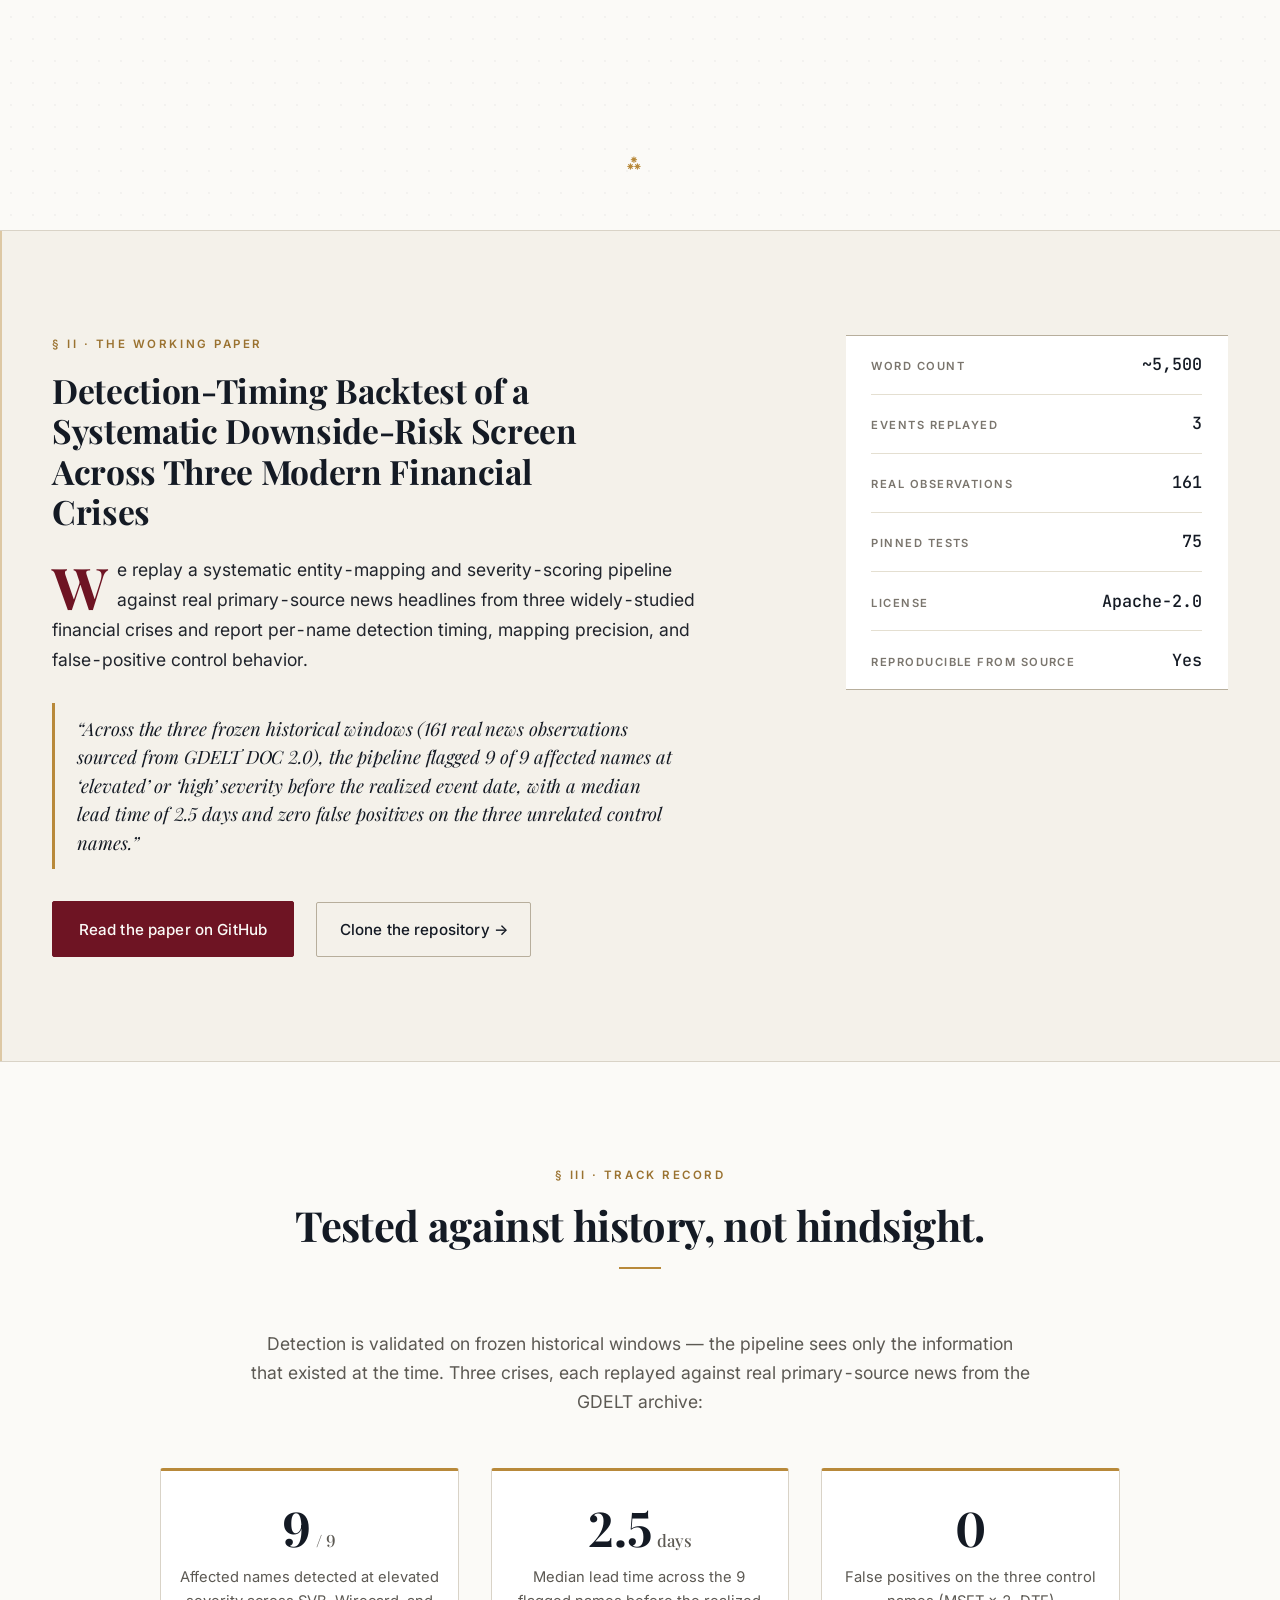
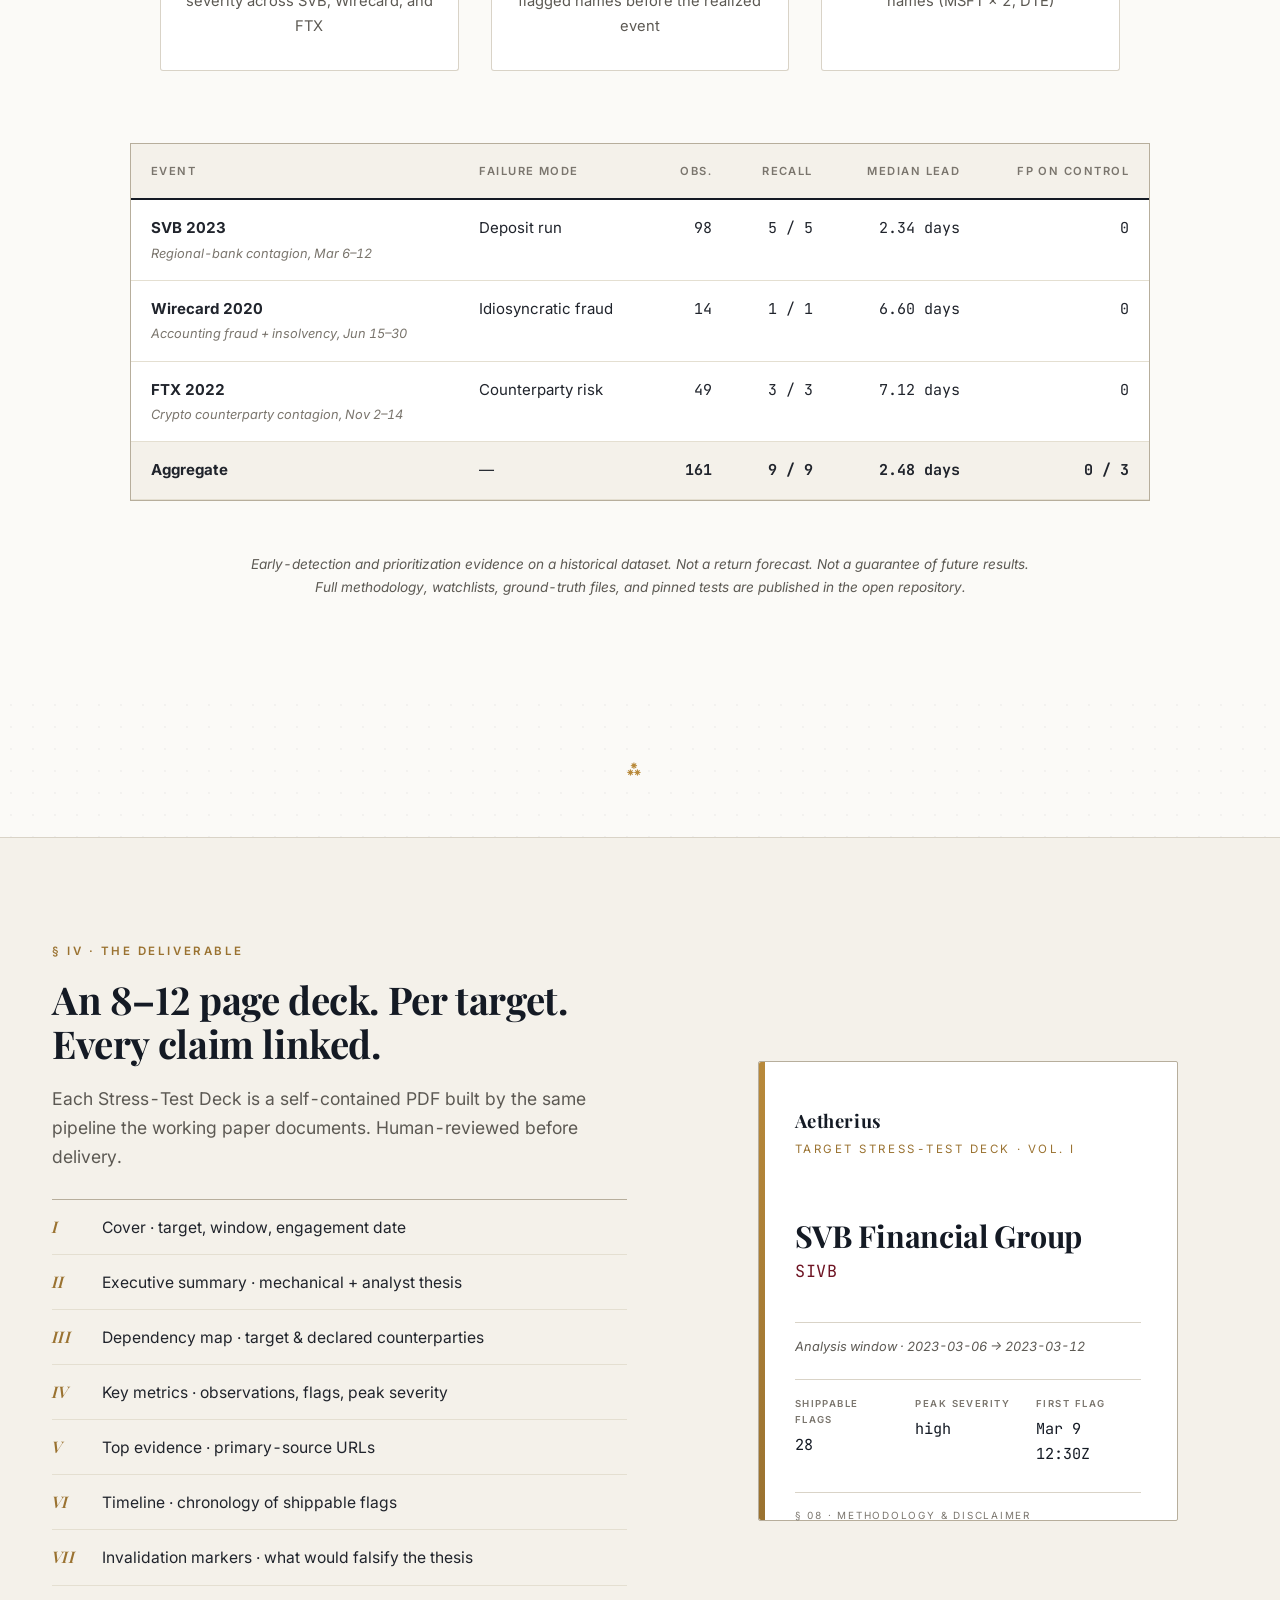
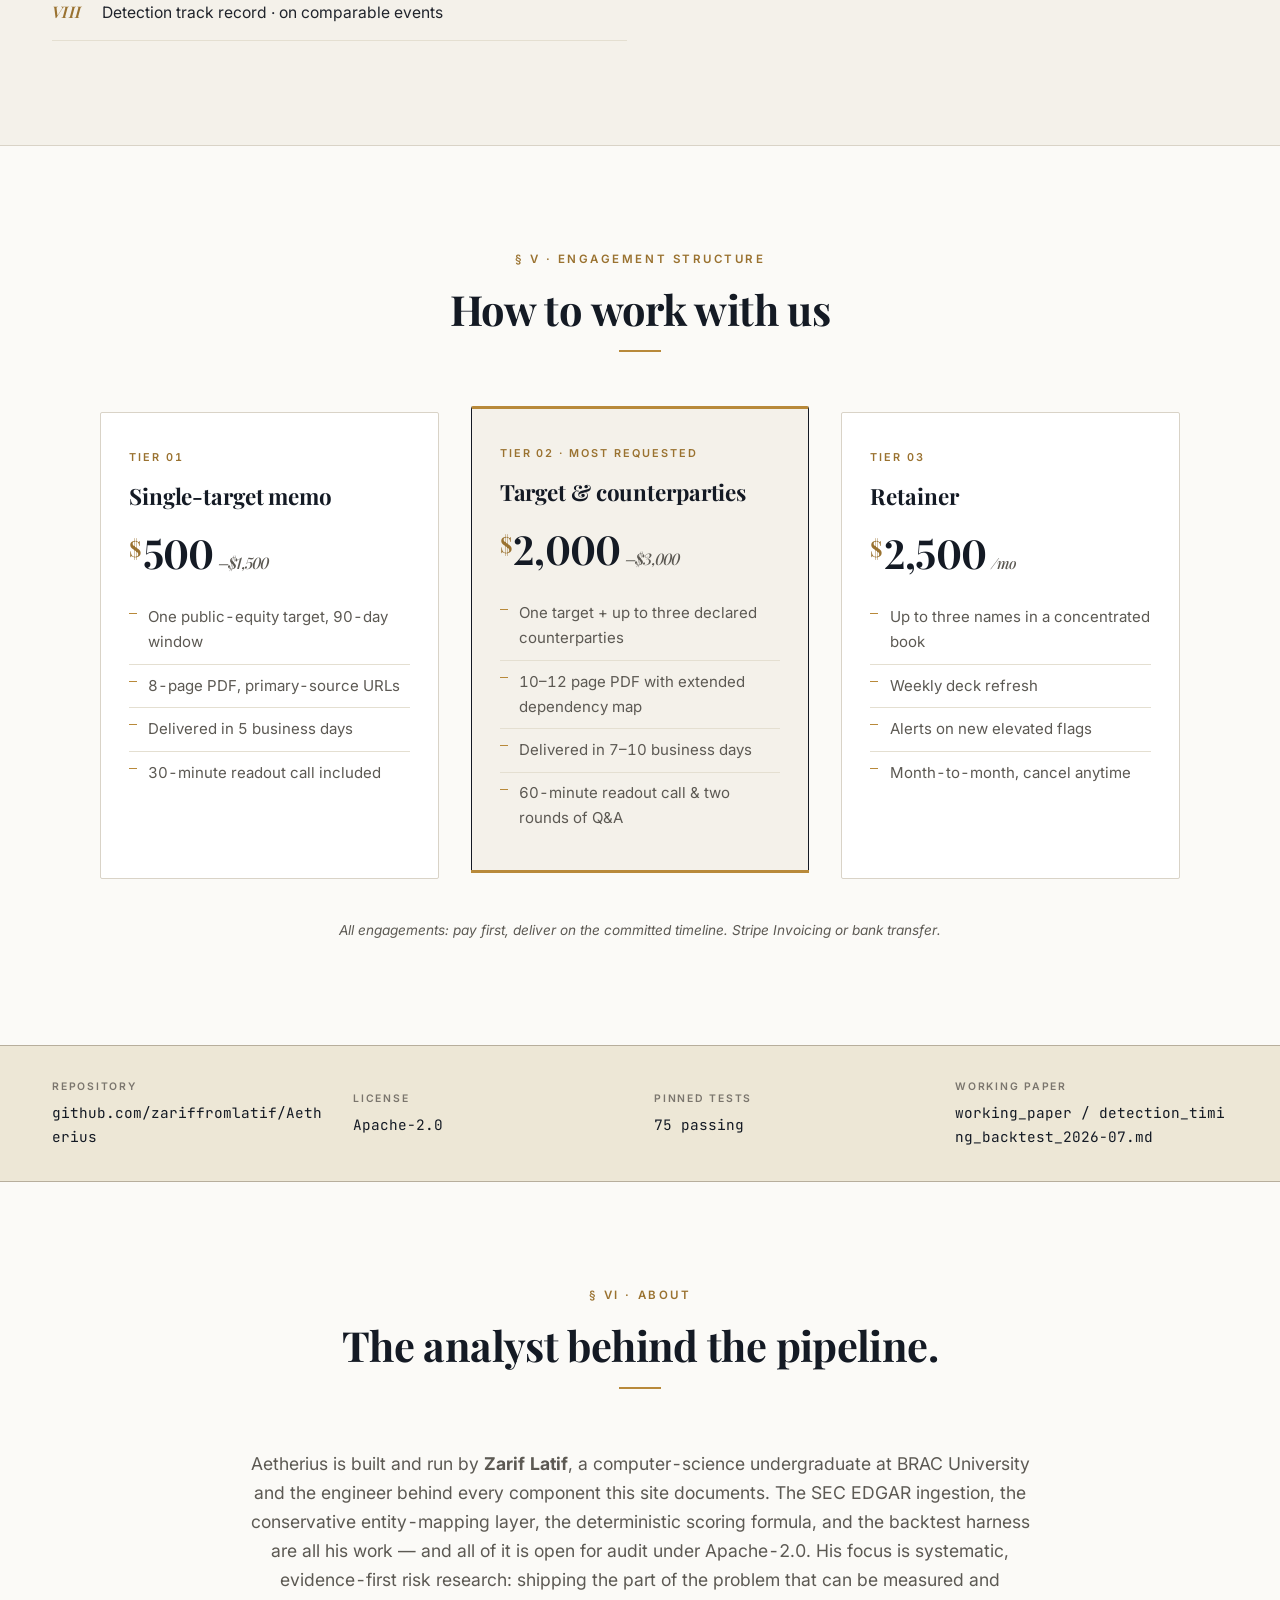
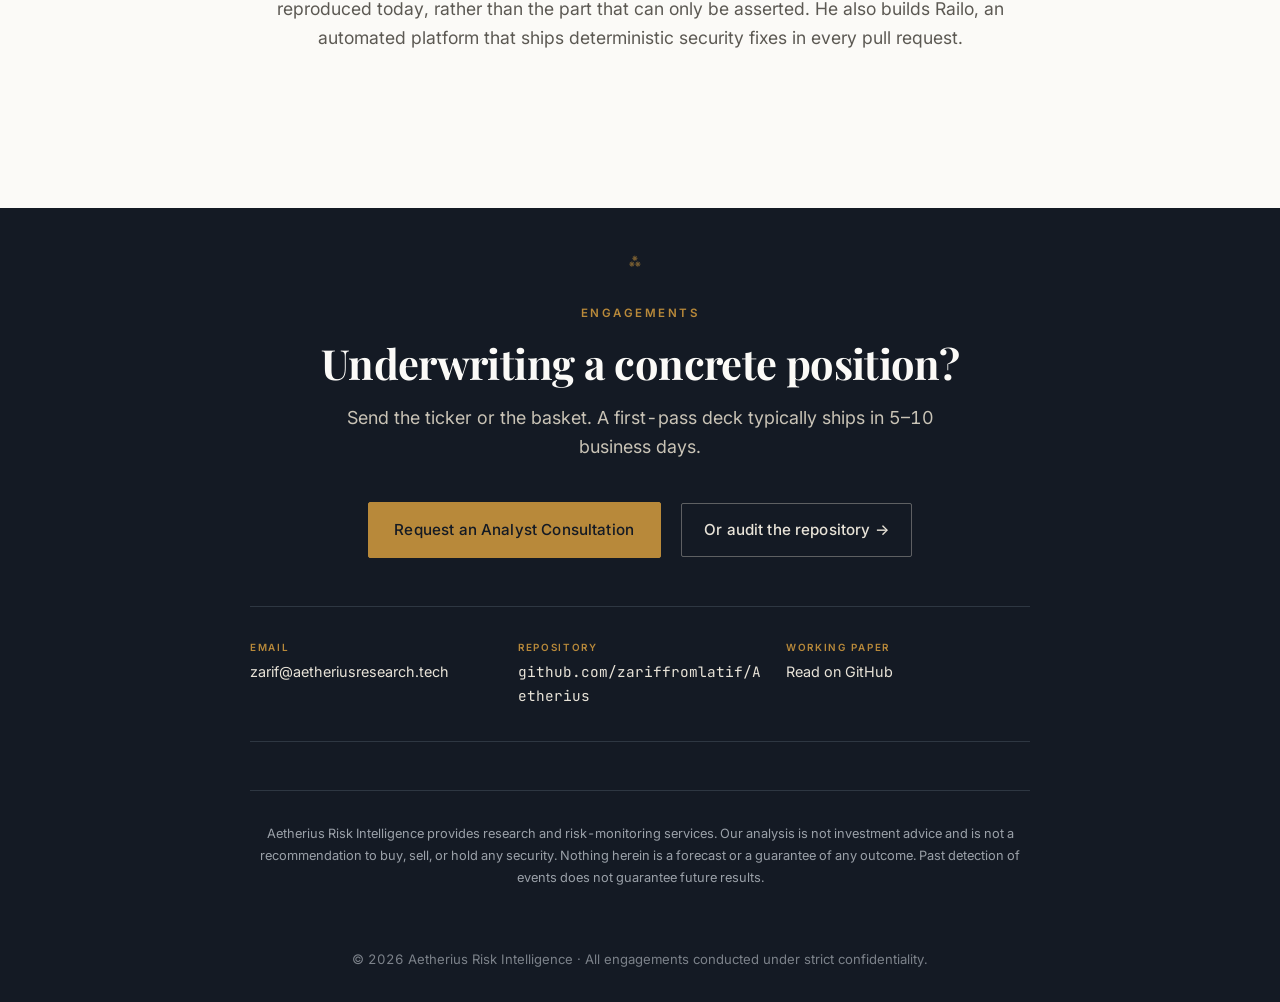
==== commit d6d93034: "Add About section: verifiable founder bio, no unverifiable claims" ====
--- a/landing_page/index.html
+++ b/landing_page/index.html
@@ -47,6 +47,7 @@
                 <a href="#paper">The Paper</a>
                 <a href="#credibility">Track Record</a>
                 <a href="#engagement">Engagement</a>
+                <a href="#about">About</a>
                 <a href="#contact" class="btn btn-outline">Request a Deck</a>
             </nav>
             <button class="nav-toggle" id="nav-toggle" aria-label="Toggle navigation" aria-expanded="false" aria-controls="main-nav">
@@ -407,6 +408,21 @@
     </section>
 
     <!-- ================================================================
+         Section VI · About
+         ================================================================ -->
+    <section id="about" class="credibility">
+        <div class="container">
+            <div class="section-lead">
+                <p class="eyebrow">§ VI · About</p>
+                <h2 class="section-title">The analyst behind the pipeline.</h2>
+            </div>
+            <p class="credibility-intro">
+                Aetherius is built and run by <strong>Zarif Latif</strong>, a computer-science undergraduate at BRAC University and the engineer behind every component this site documents. The SEC EDGAR ingestion, the conservative entity-mapping layer, the deterministic scoring formula, and the backtest harness are all his work &mdash; and all of it is open for audit under Apache-2.0. His focus is systematic, evidence-first risk research: shipping the part of the problem that can be measured and reproduced today, rather than the part that can only be asserted. He also builds <a href="https://www.railo.dev" target="_blank" rel="noopener">Railo</a>, an automated platform that ships deterministic security fixes in every pull request.
+            </p>
+        </div>
+    </section>
+
+    <!-- ================================================================
          Footer / contact
          ================================================================ -->
     <footer id="contact" class="site-footer">
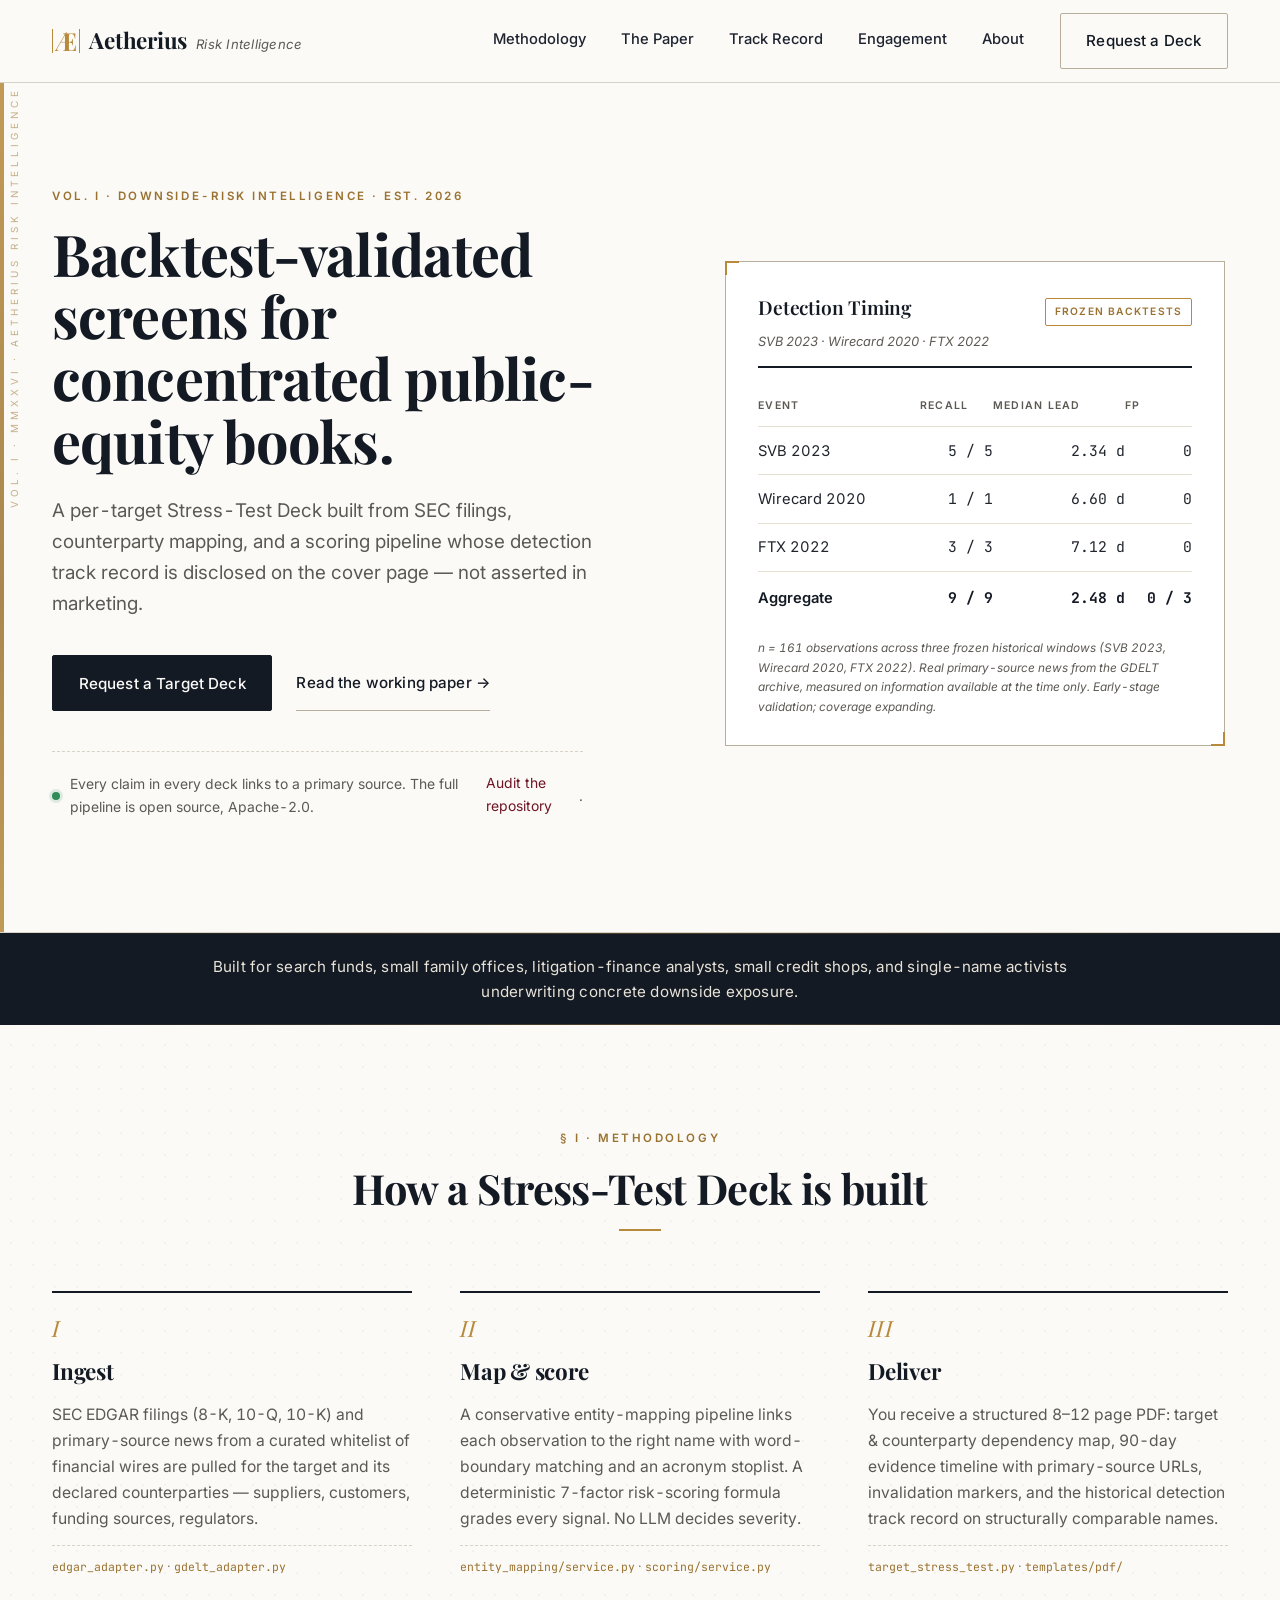
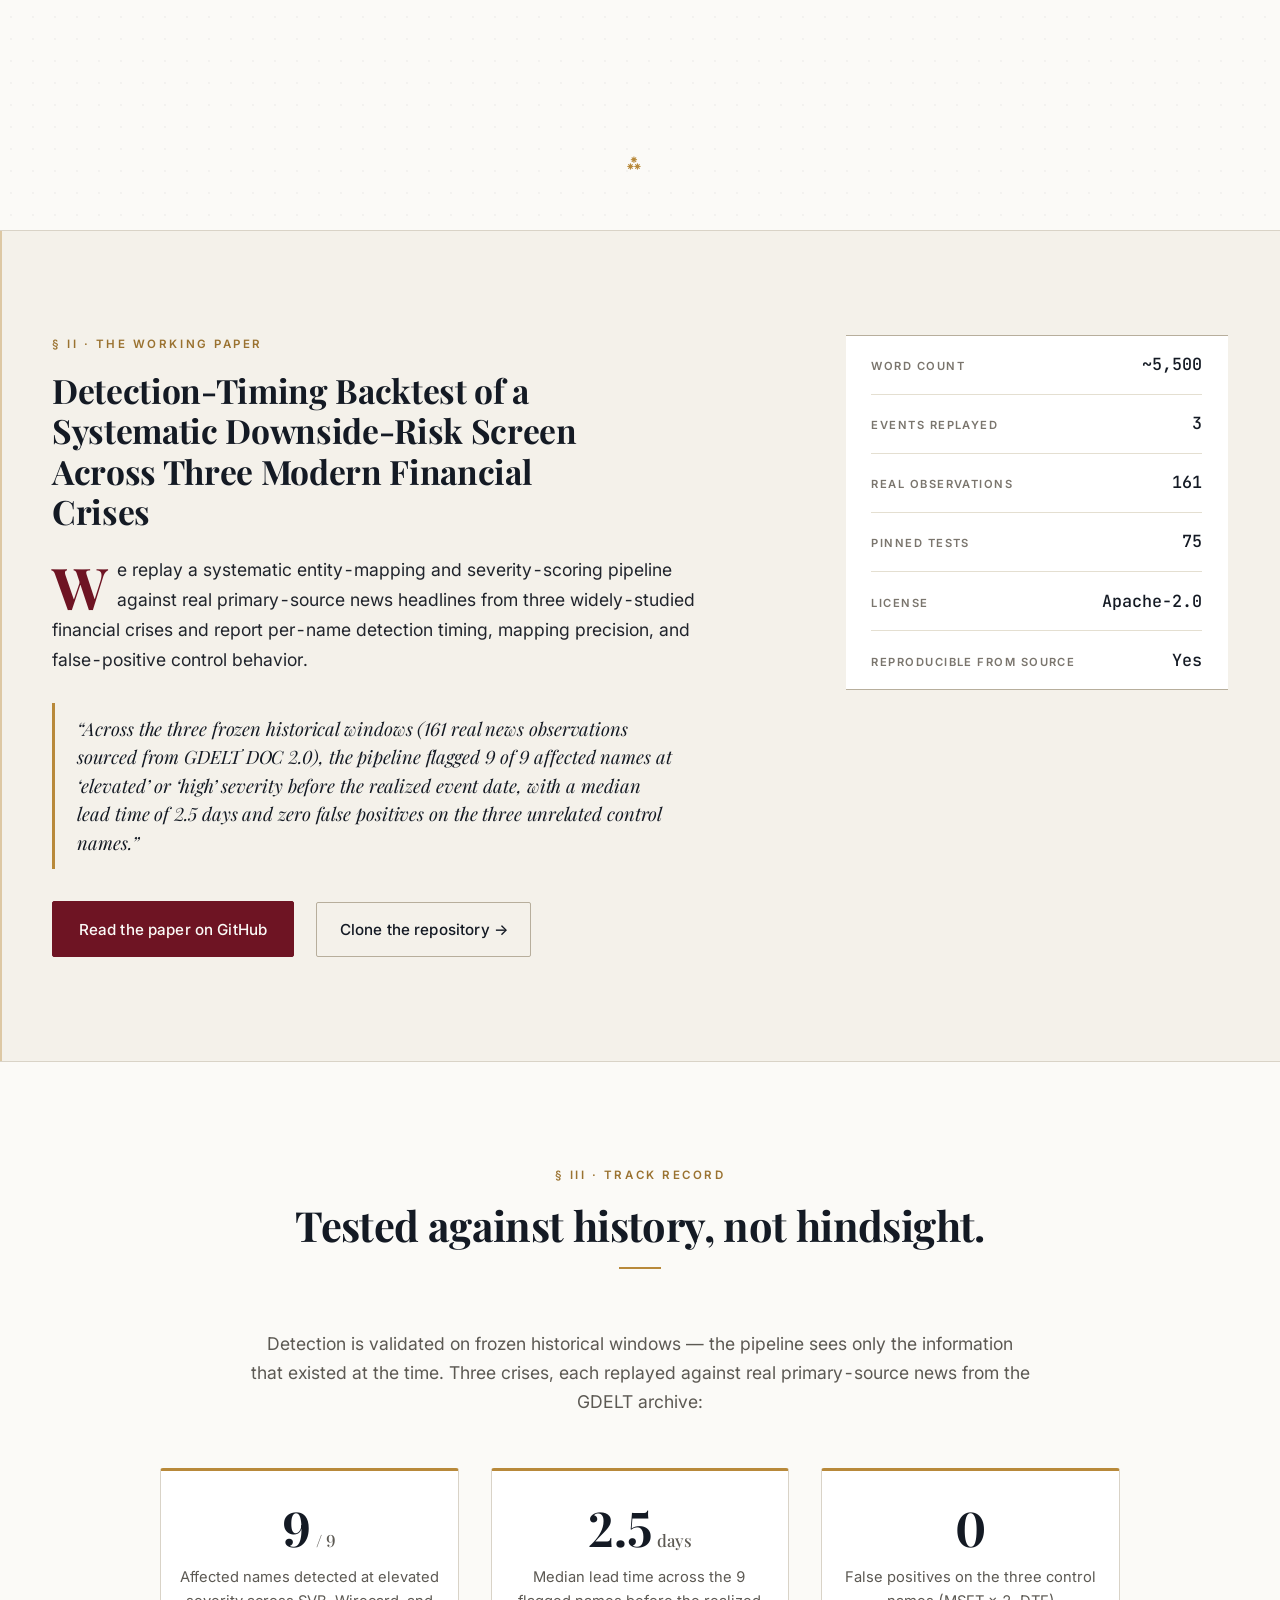
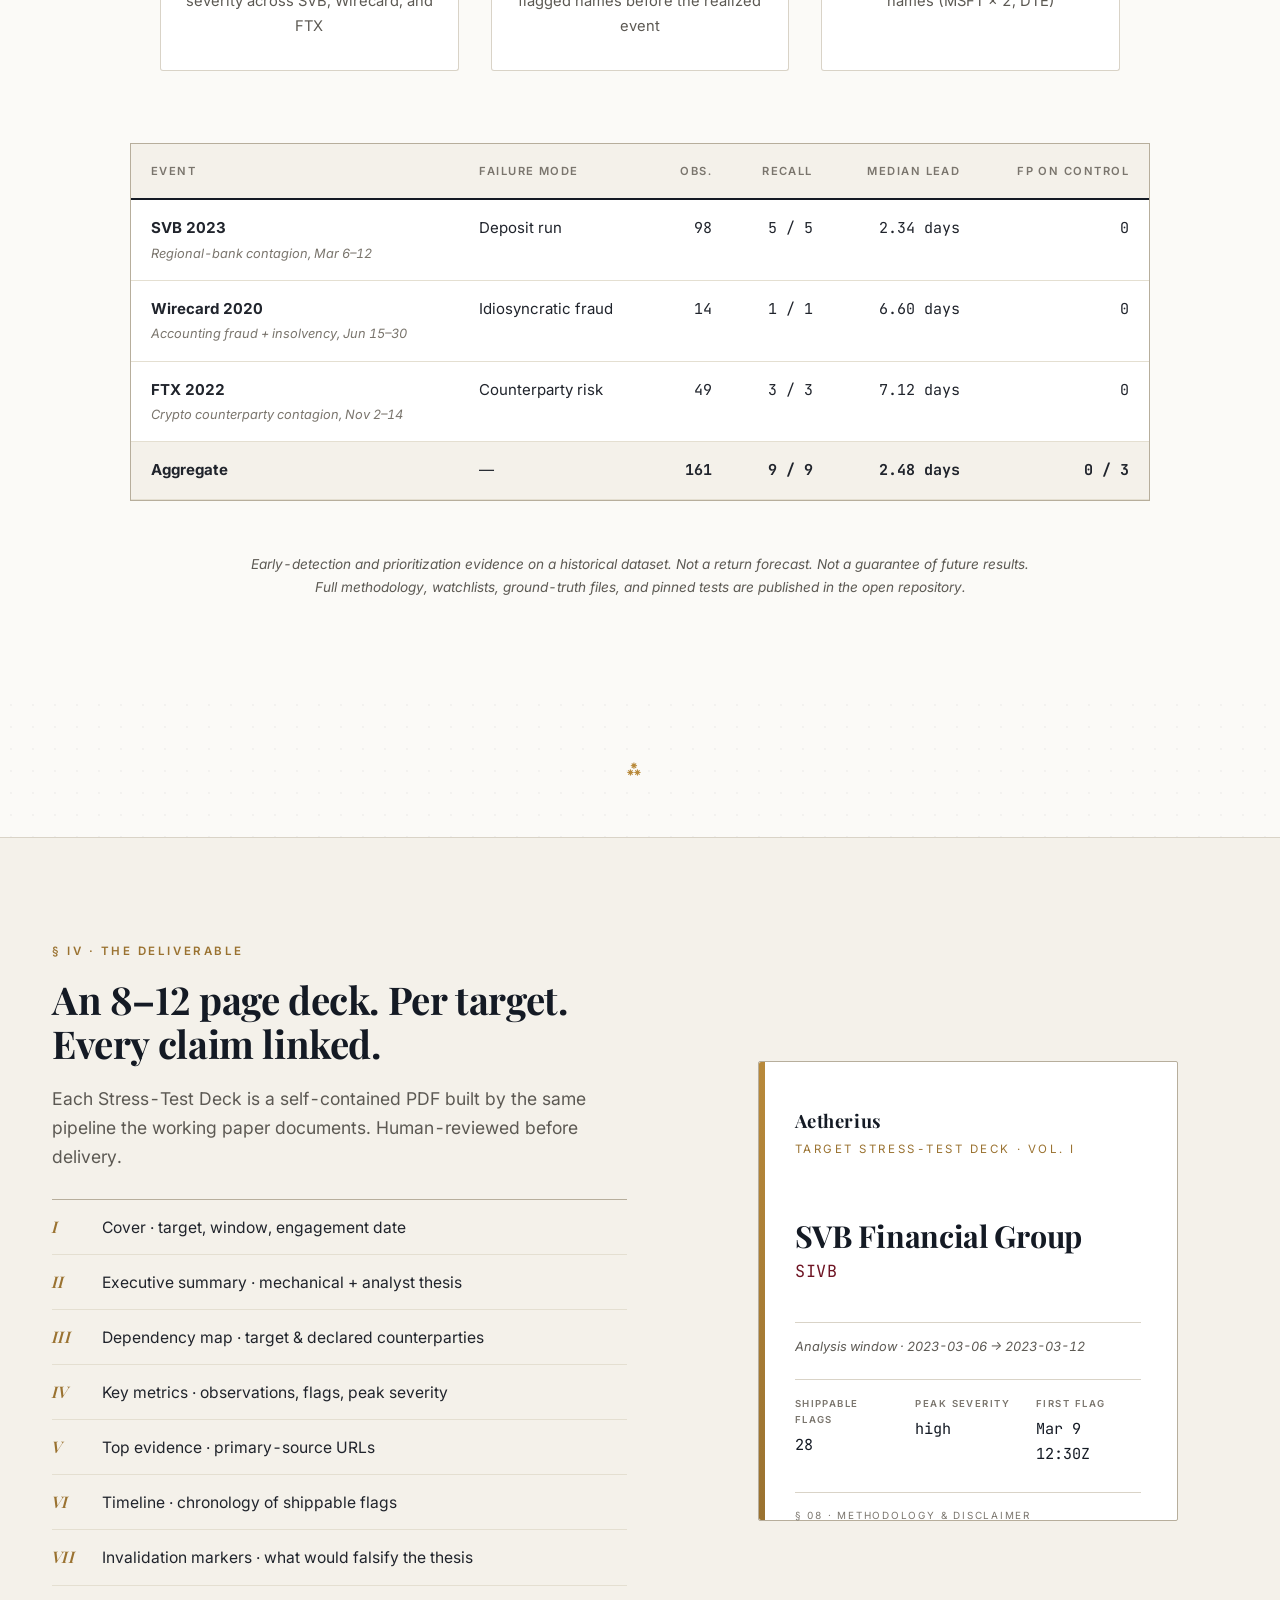
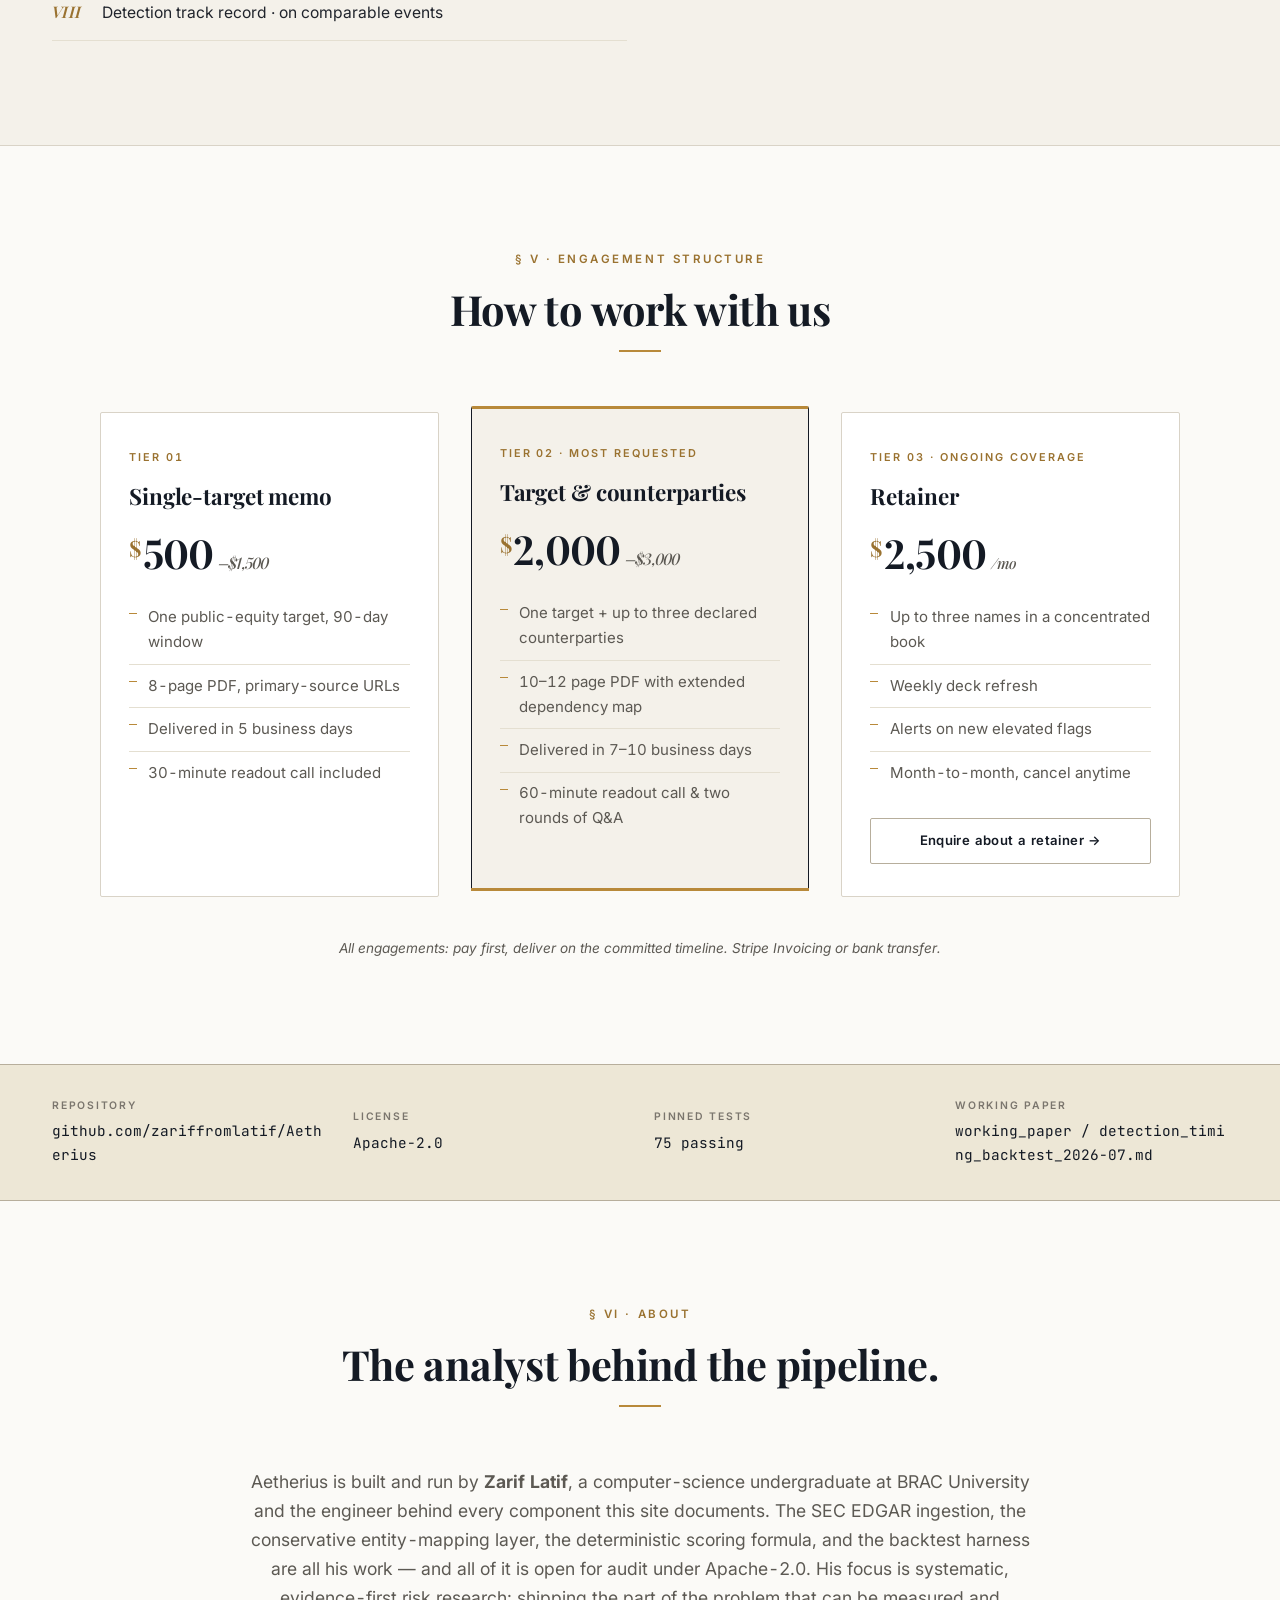
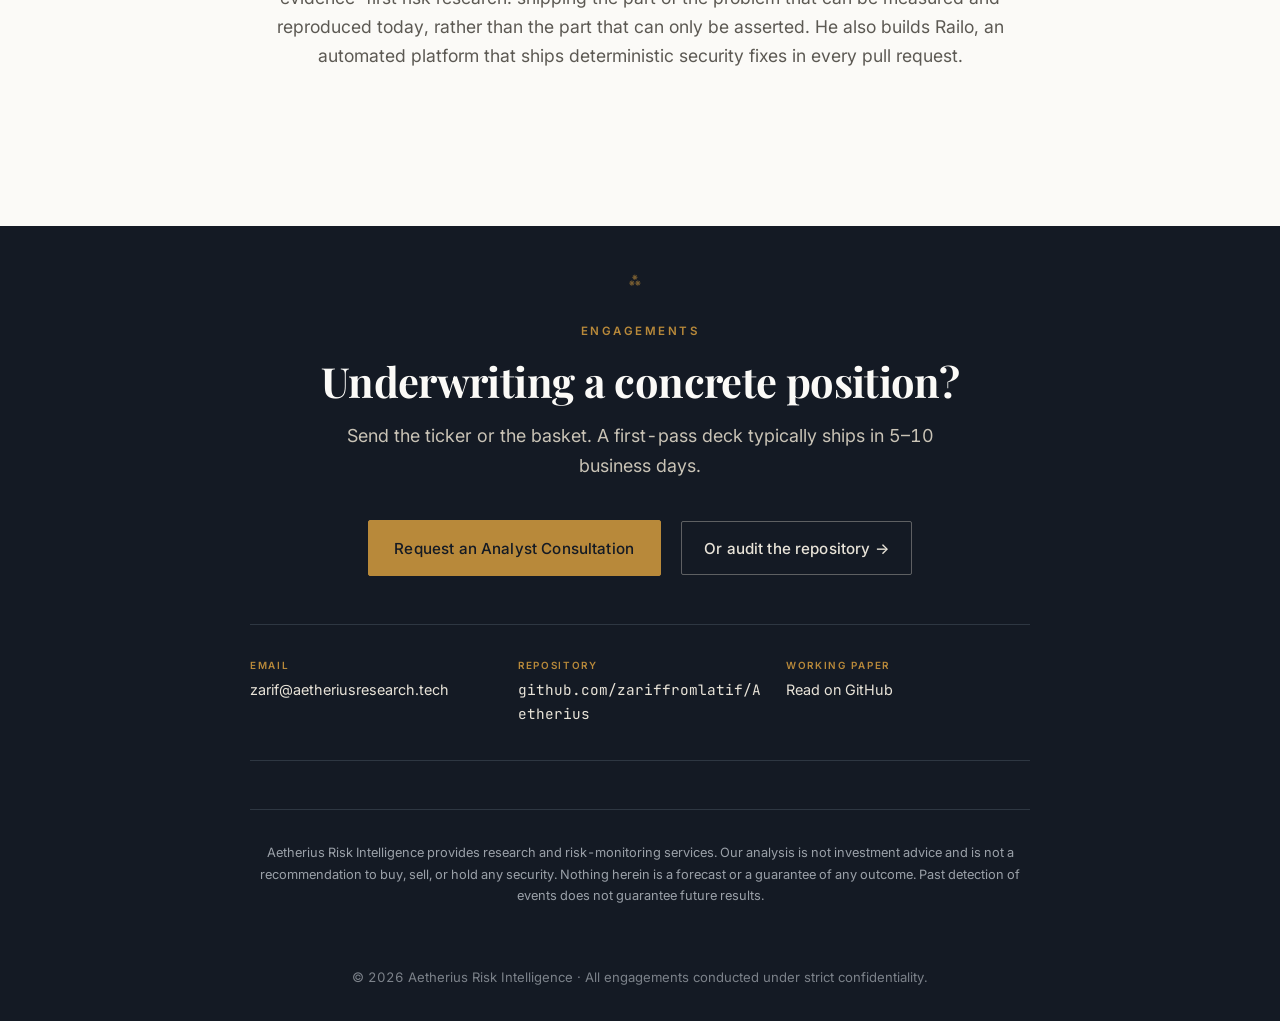
==== commit df01e1cd: "Add retainer CTA + track invoice template Co-Authored-By: Claude Opus 4.8 <noreply@anthropic.com>" ====
--- a/landing_page/index.html
+++ b/landing_page/index.html
@@ -368,7 +368,7 @@
                     </ul>
                 </div>
                 <div class="tier">
-                    <p class="tier-eyebrow">Tier 03</p>
+                    <p class="tier-eyebrow">Tier 03 · Ongoing coverage</p>
                     <h3>Retainer</h3>
                     <p class="tier-price"><span class="tier-currency">$</span>2,500<span class="tier-per">/mo</span></p>
                     <ul class="tier-details">
@@ -377,6 +377,7 @@
                         <li>Alerts on new elevated flags</li>
                         <li>Month-to-month, cancel anytime</li>
                     </ul>
+                    <a href="mailto:zarif@aetheriusresearch.tech?subject=Retainer%20Enquiry%20%C2%B7%20Ongoing%20Coverage&body=Names%20in%20the%20book%20(up%20to%20three)%3A%20%0ARefresh%20cadence%20needed%3A%20%0AContext%20/%20thesis%3A%20%0A%0A%2D%2D%0ASent%20from%20aetheriusresearch.tech" class="btn btn-outline tier-cta">Enquire about a retainer &rarr;</a>
                 </div>
             </div>
             <p class="tier-note">All engagements: pay first, deliver on the committed timeline. Stripe Invoicing or bank transfer.</p>
--- a/landing_page/style.css
+++ b/landing_page/style.css
@@ -1092,6 +1092,36 @@
     border-top: 1px solid var(--color-brass);
 }
 .tier-details li:last-child { border-bottom: 0; }
+
+.tier-cta {
+    display: inline-block;
+    margin-top: 1.5rem;
+    padding: 0.7rem 1.1rem;
+    text-align: center;
+    font-family: var(--font-body);
+    font-size: 0.82rem;
+    font-weight: 600;
+    letter-spacing: 0.03em;
+    color: var(--color-ink);
+    border: 1px solid var(--color-border-strong);
+    border-radius: 2px;
+    transition: background-color 0.15s ease, color 0.15s ease, border-color 0.15s ease;
+}
+.tier-cta:hover {
+    background: var(--color-ink);
+    color: var(--color-bg);
+    border-color: var(--color-ink);
+}
+.tier-featured .tier-cta {
+    background: var(--color-brass);
+    border-color: var(--color-brass);
+    color: var(--color-ink);
+}
+.tier-featured .tier-cta:hover {
+    background: var(--color-brass-deep);
+    border-color: var(--color-brass-deep);
+    color: var(--color-bg);
+}
 
 .tier-note {
     max-width: 640px;
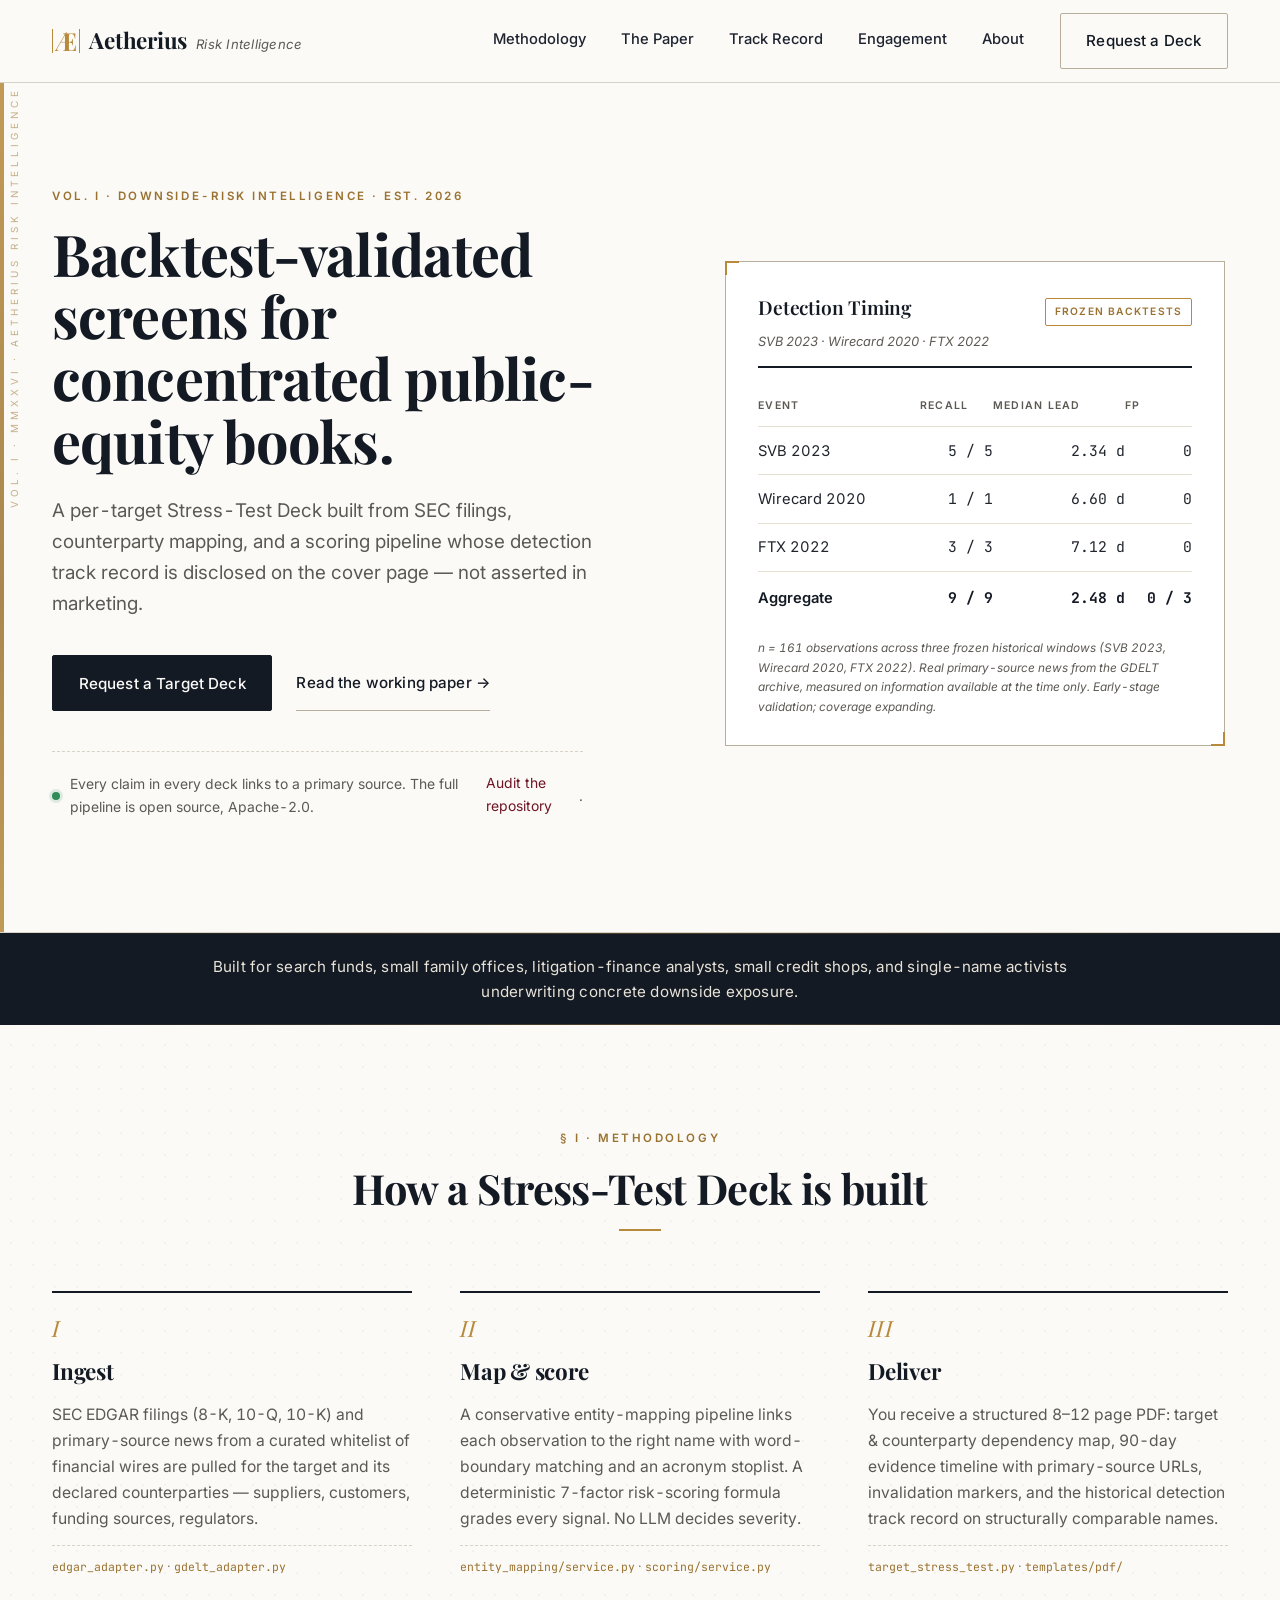
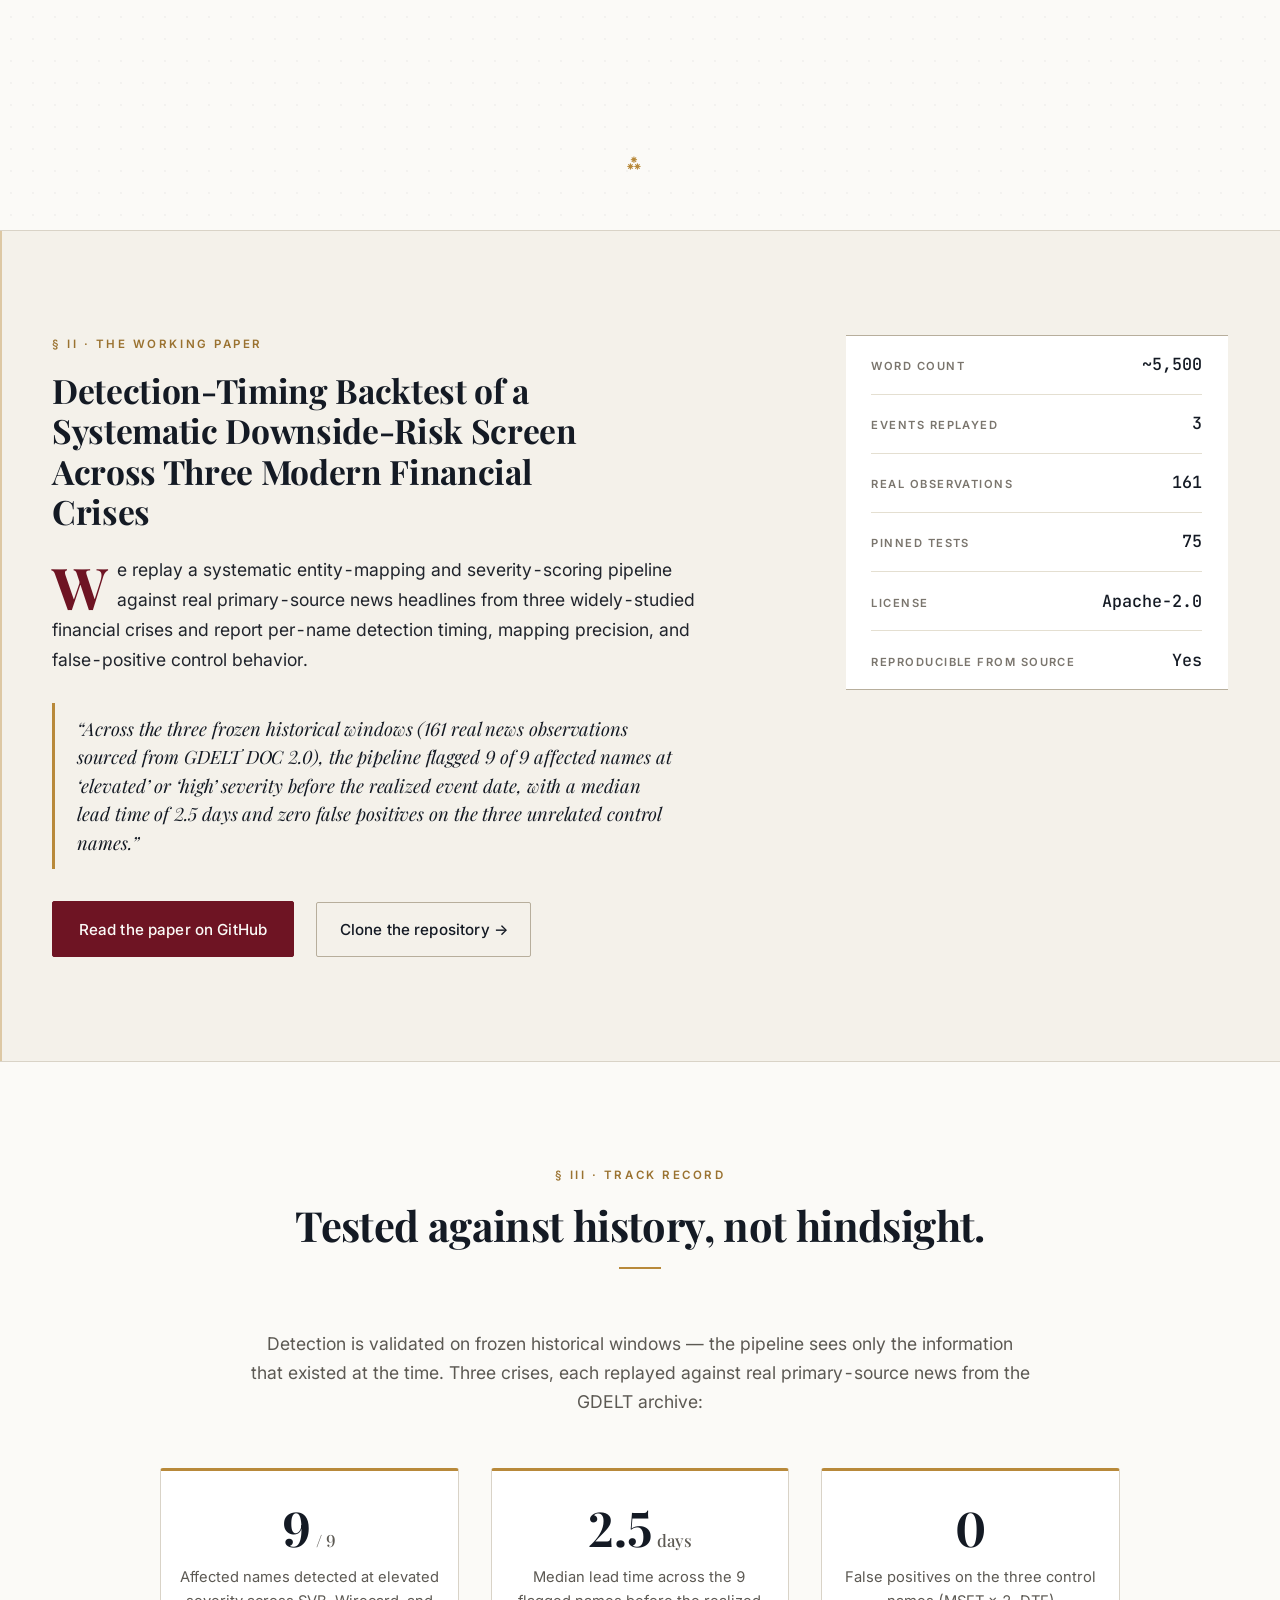
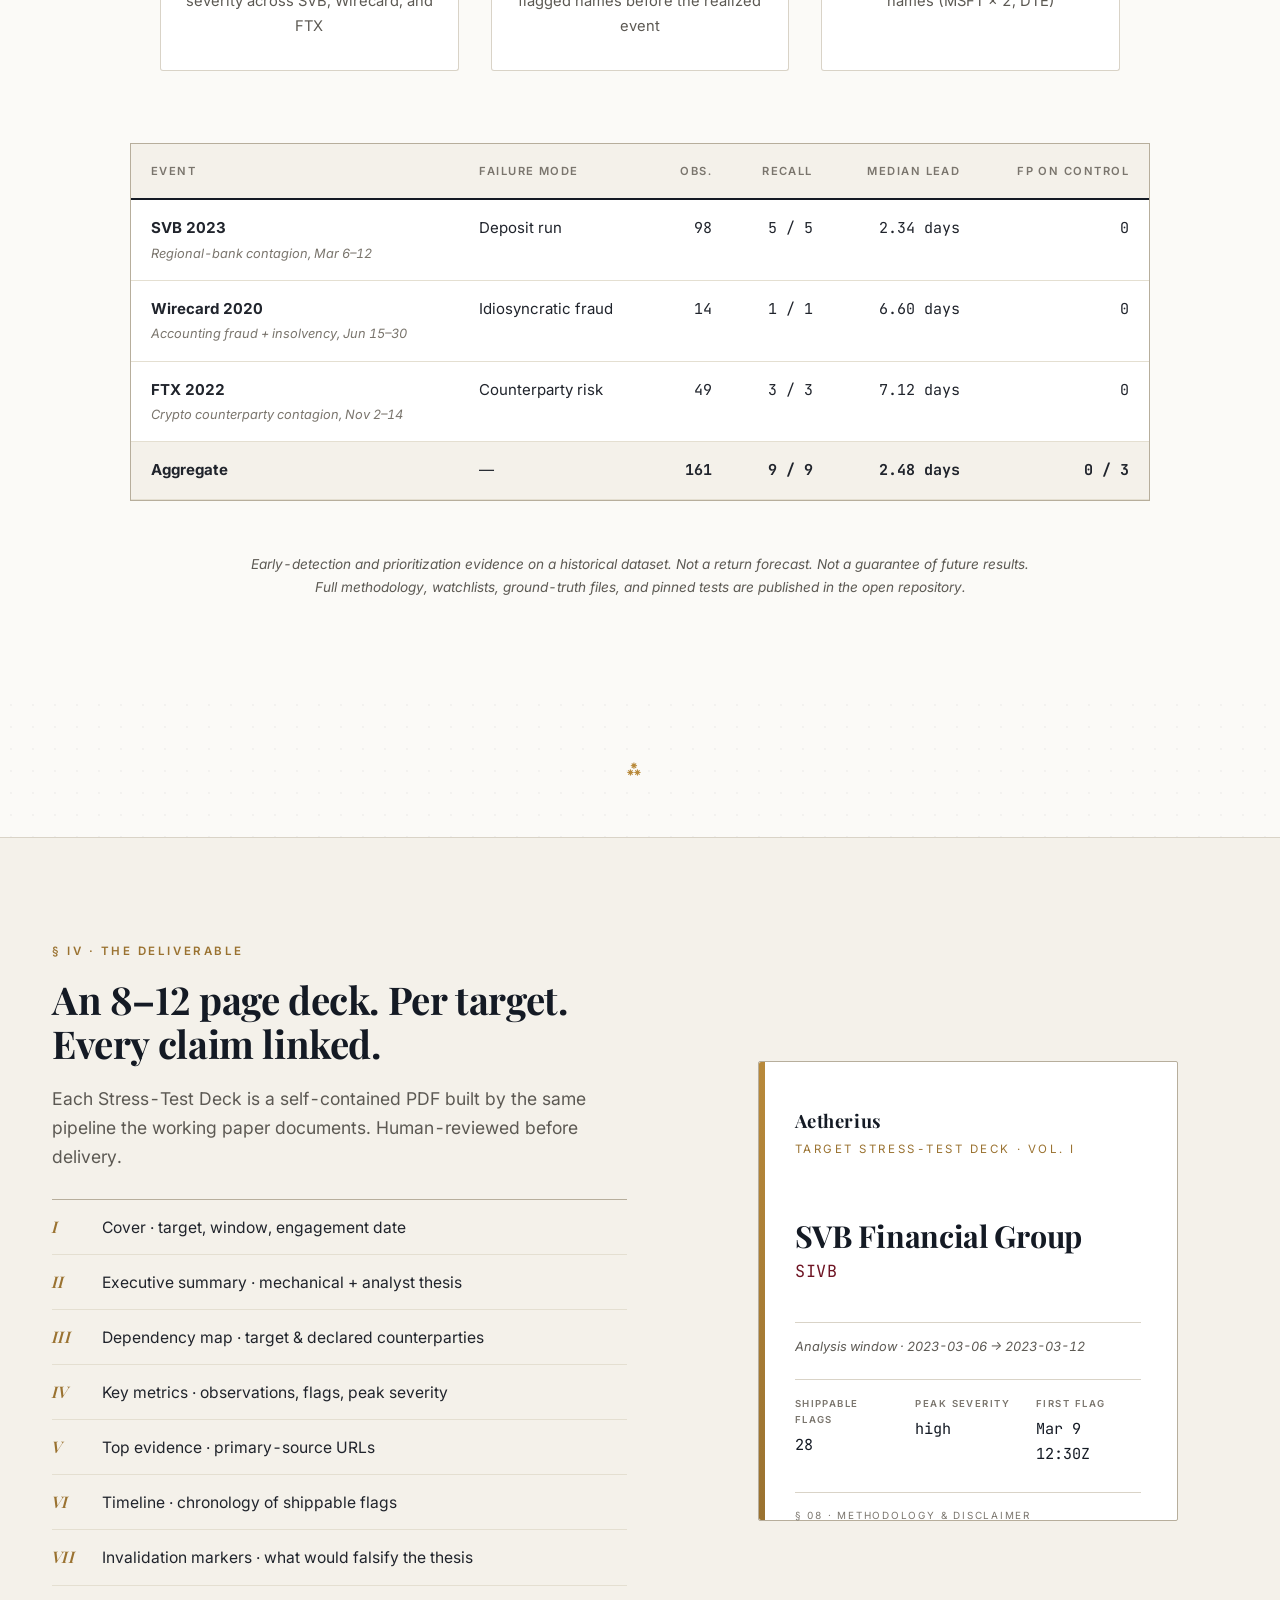
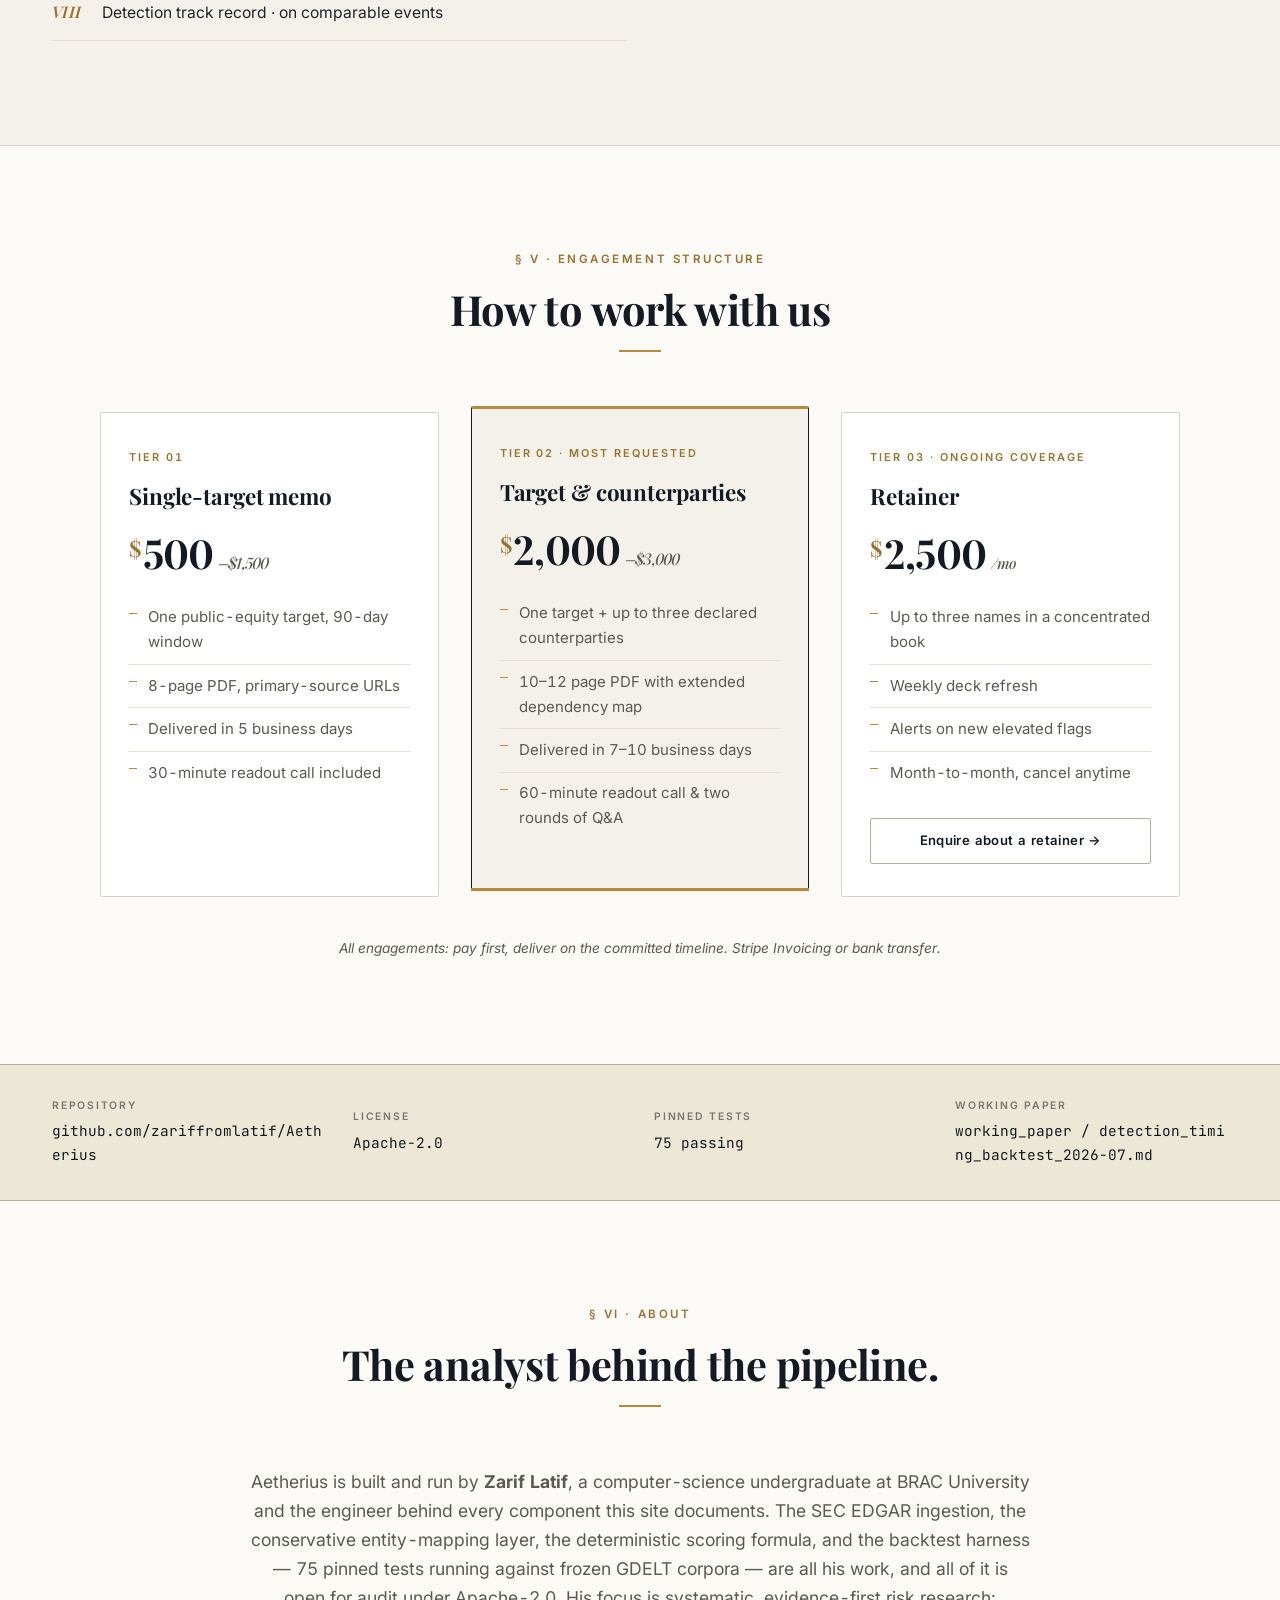
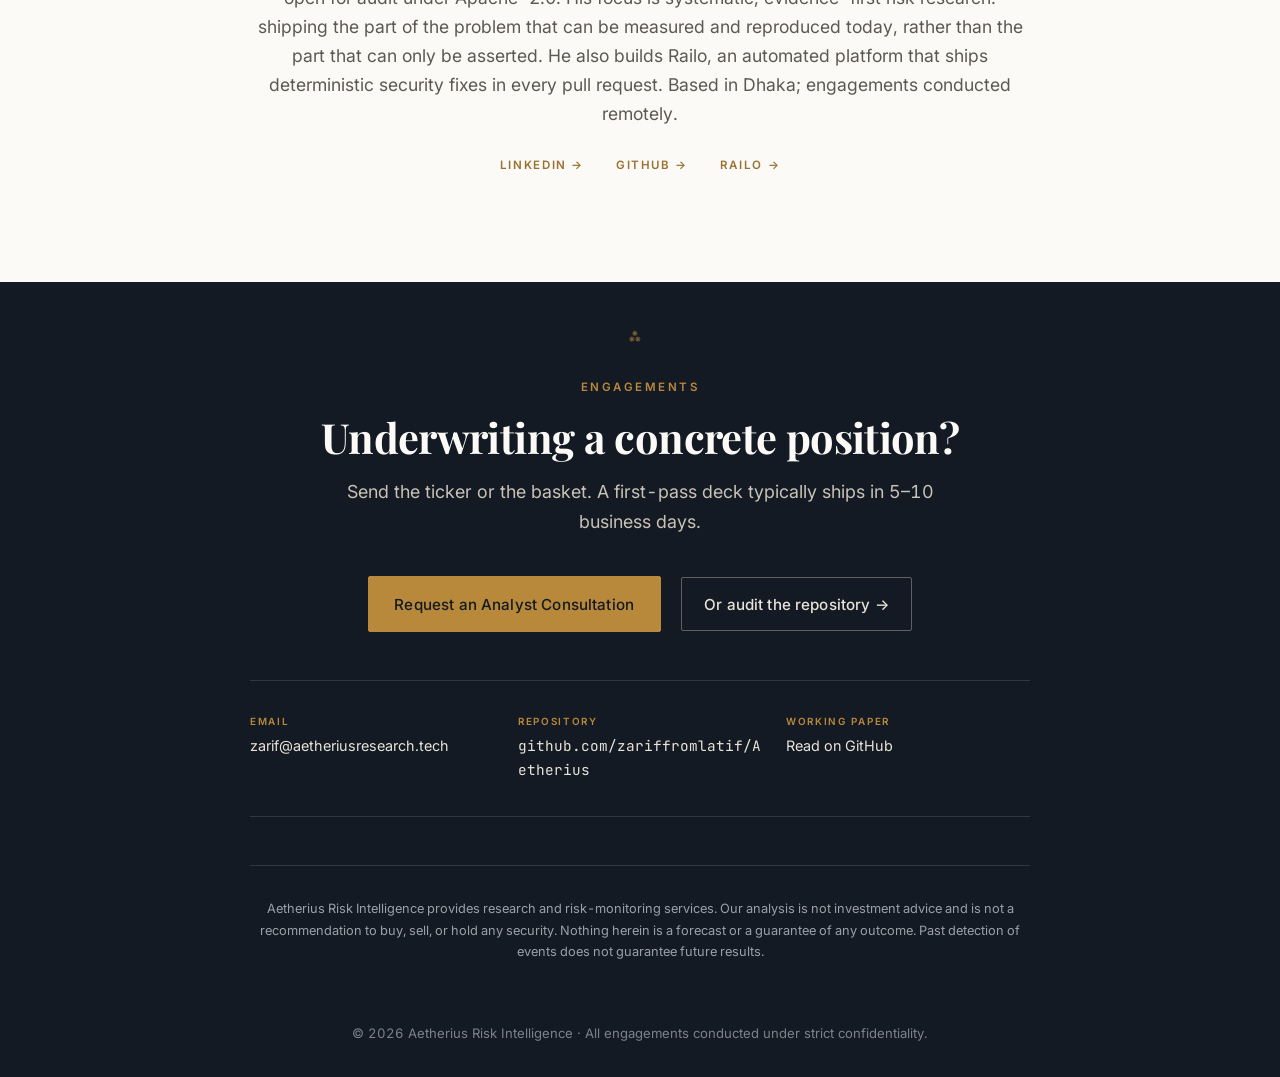
==== commit 2bd10ff5: "Strengthen About: LinkedIn link, location, concrete backtest detail Co-Authored-By: Claude Opus 4.8 " ====
--- a/landing_page/index.html
+++ b/landing_page/index.html
@@ -418,8 +418,13 @@
                 <h2 class="section-title">The analyst behind the pipeline.</h2>
             </div>
             <p class="credibility-intro">
-                Aetherius is built and run by <strong>Zarif Latif</strong>, a computer-science undergraduate at BRAC University and the engineer behind every component this site documents. The SEC EDGAR ingestion, the conservative entity-mapping layer, the deterministic scoring formula, and the backtest harness are all his work &mdash; and all of it is open for audit under Apache-2.0. His focus is systematic, evidence-first risk research: shipping the part of the problem that can be measured and reproduced today, rather than the part that can only be asserted. He also builds <a href="https://www.railo.dev" target="_blank" rel="noopener">Railo</a>, an automated platform that ships deterministic security fixes in every pull request.
+                Aetherius is built and run by <strong>Zarif Latif</strong>, a computer-science undergraduate at BRAC University and the engineer behind every component this site documents. The SEC EDGAR ingestion, the conservative entity-mapping layer, the deterministic scoring formula, and the backtest harness &mdash; 75 pinned tests running against frozen GDELT corpora &mdash; are all his work, and all of it is open for audit under Apache-2.0. His focus is systematic, evidence-first risk research: shipping the part of the problem that can be measured and reproduced today, rather than the part that can only be asserted. He also builds <a href="https://www.railo.dev" target="_blank" rel="noopener">Railo</a>, an automated platform that ships deterministic security fixes in every pull request. Based in Dhaka; engagements conducted remotely.
             </p>
+            <div class="about-links">
+                <a href="https://www.linkedin.com/in/zariflatif/" target="_blank" rel="noopener">LinkedIn &rarr;</a>
+                <a href="https://github.com/zariffromlatif/Aetherius" target="_blank" rel="noopener">GitHub &rarr;</a>
+                <a href="https://www.railo.dev" target="_blank" rel="noopener">Railo &rarr;</a>
+            </div>
         </div>
     </section>
 
--- a/landing_page/style.css
+++ b/landing_page/style.css
@@ -735,6 +735,26 @@
     font-size: 1.1rem;
     color: var(--color-text-light);
 }
+
+.about-links {
+    display: flex;
+    justify-content: center;
+    gap: 2rem;
+    max-width: 780px;
+    margin: -1.5rem auto 0;
+    flex-wrap: wrap;
+}
+.about-links a {
+    font-family: var(--font-body);
+    text-transform: uppercase;
+    letter-spacing: 0.14em;
+    font-size: 0.72rem;
+    font-weight: 600;
+    color: var(--color-brass-deep);
+    border-bottom: 1px dashed transparent;
+    padding-bottom: 2px;
+}
+.about-links a:hover { border-bottom-color: var(--color-brass-deep); }
 
 .metrics-grid {
     display: grid;
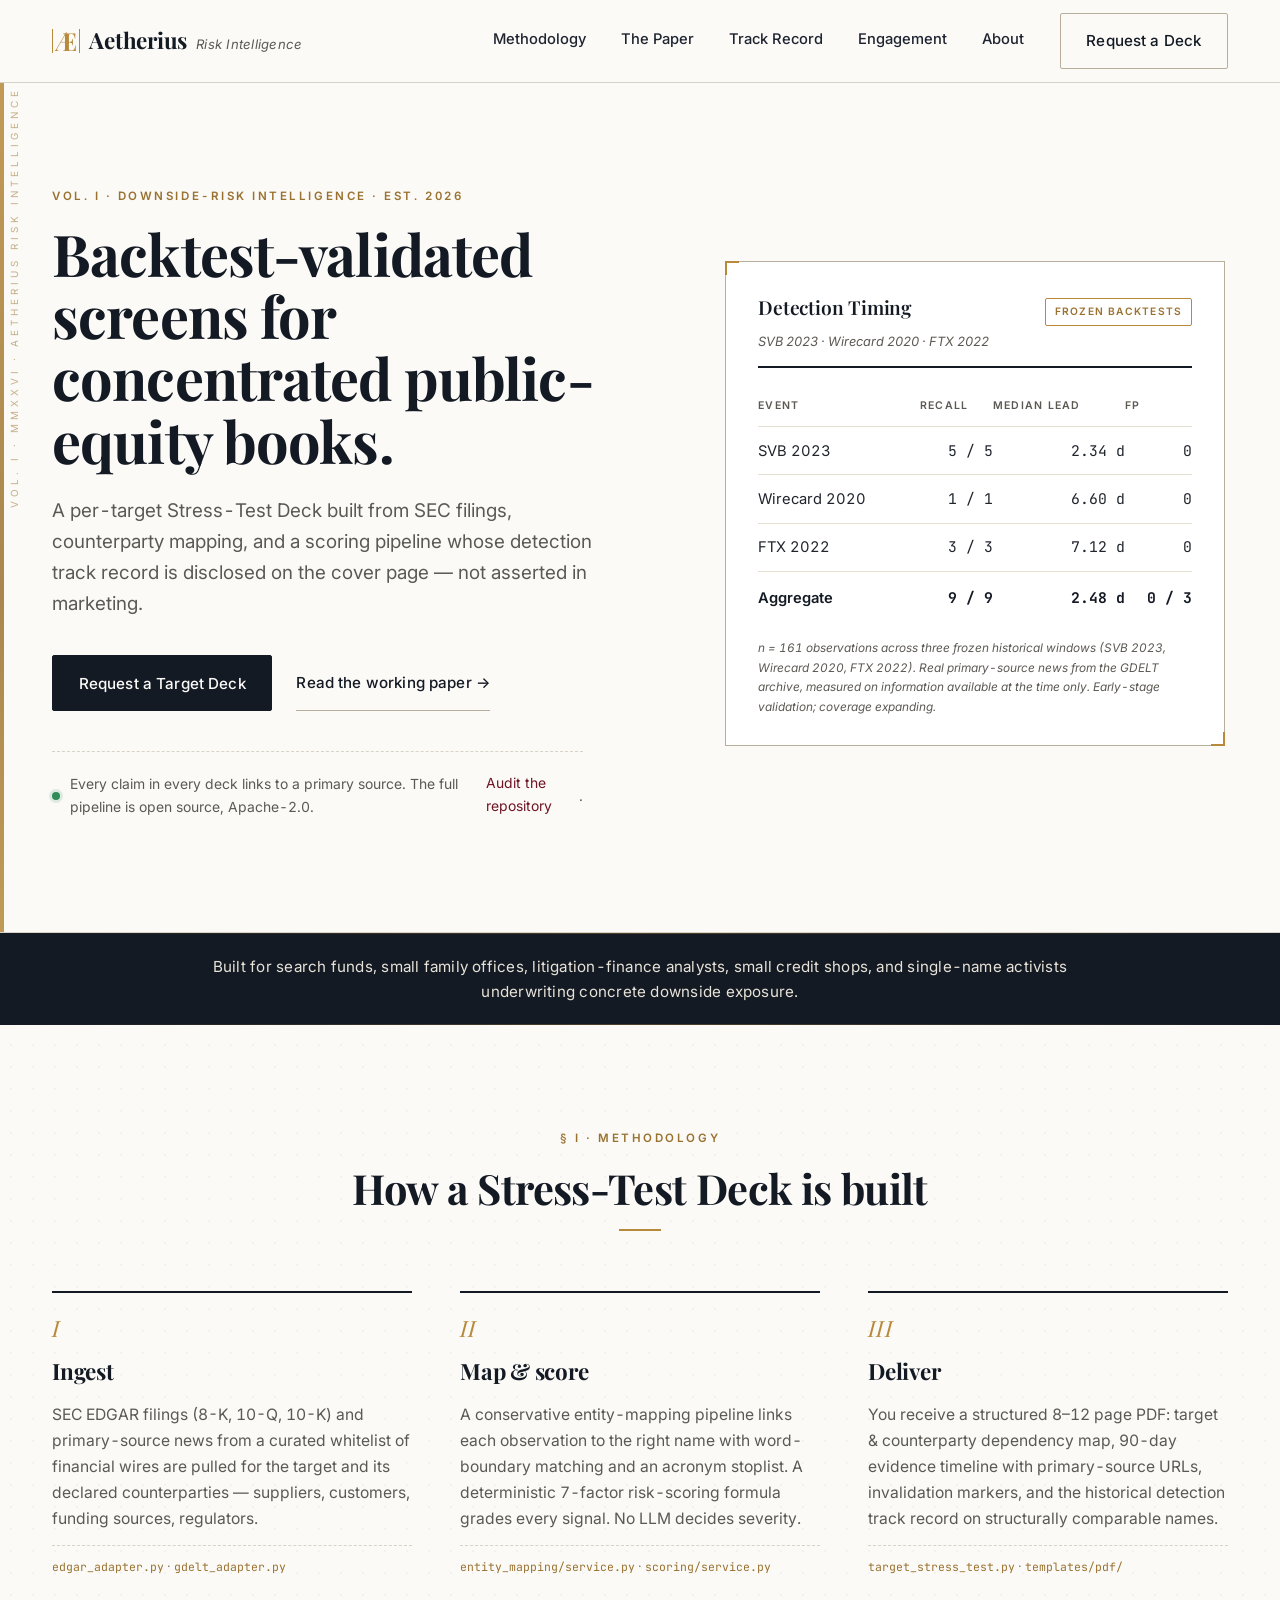
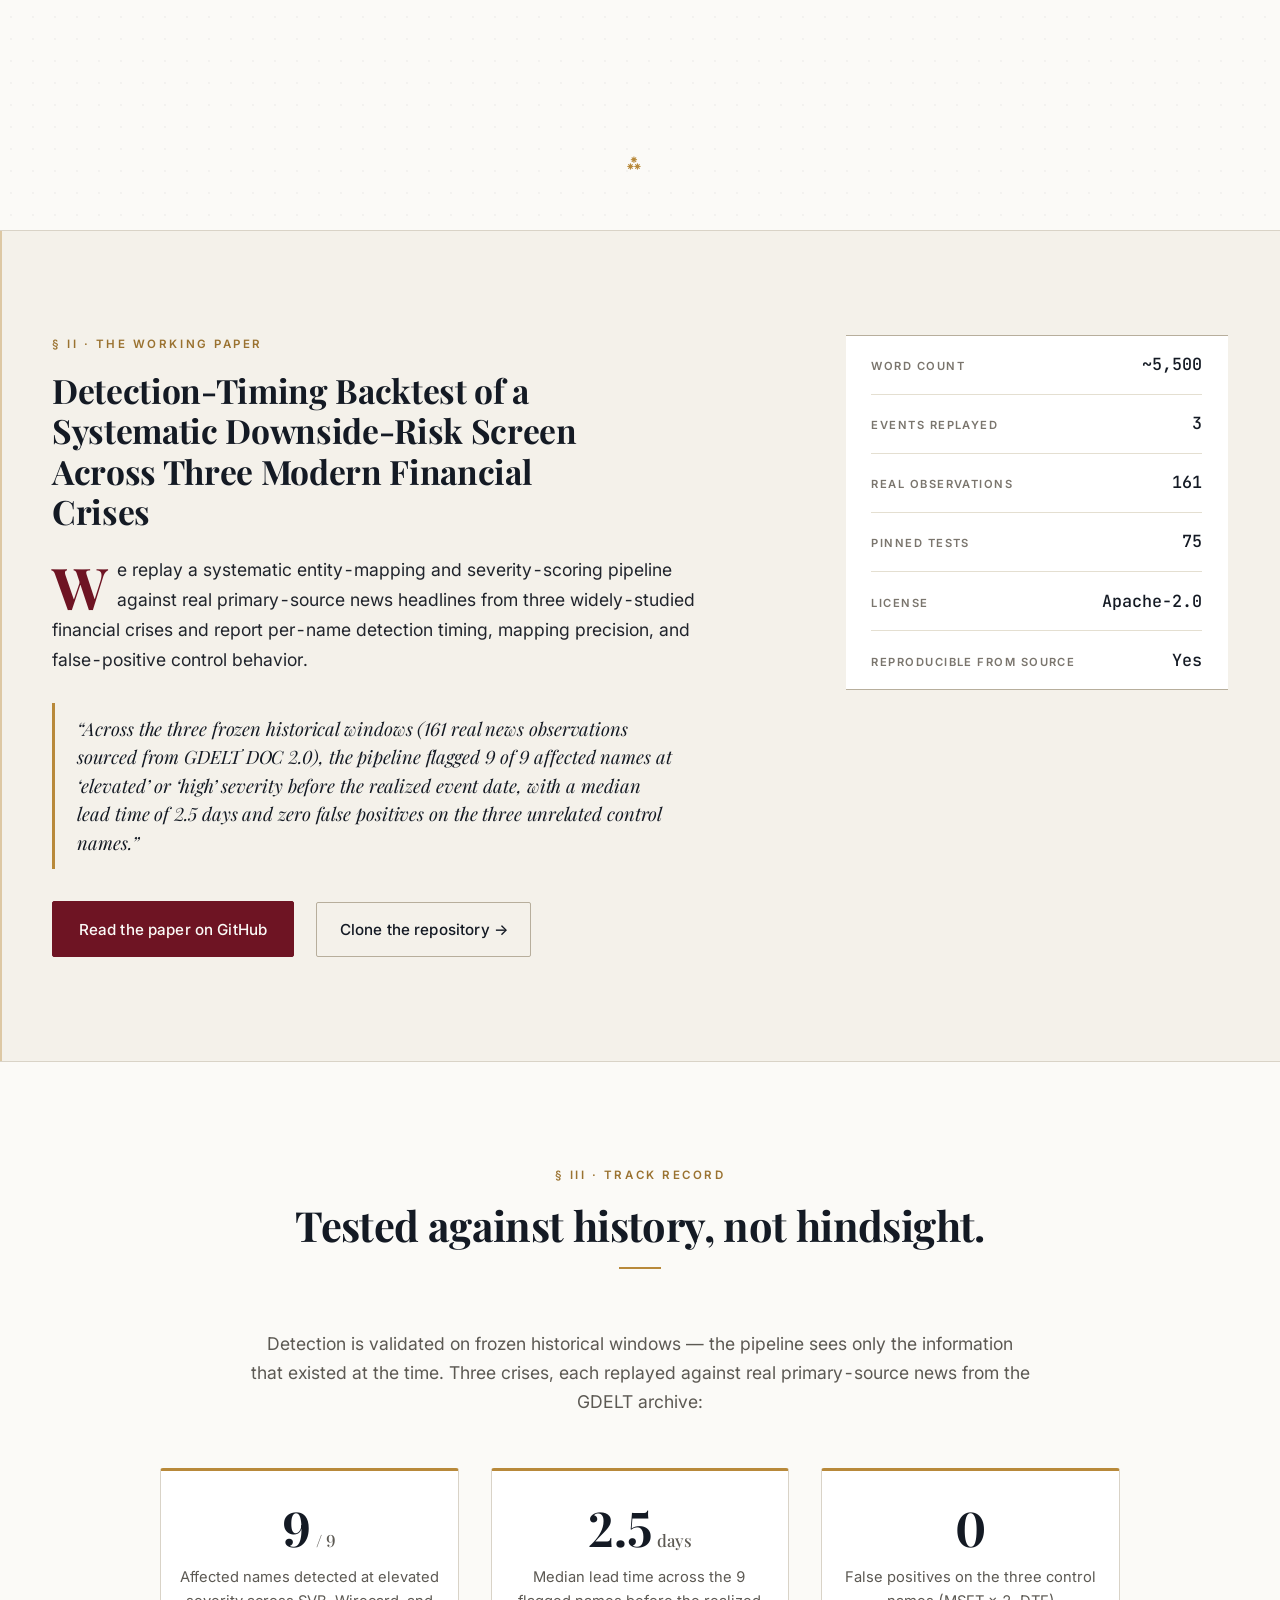
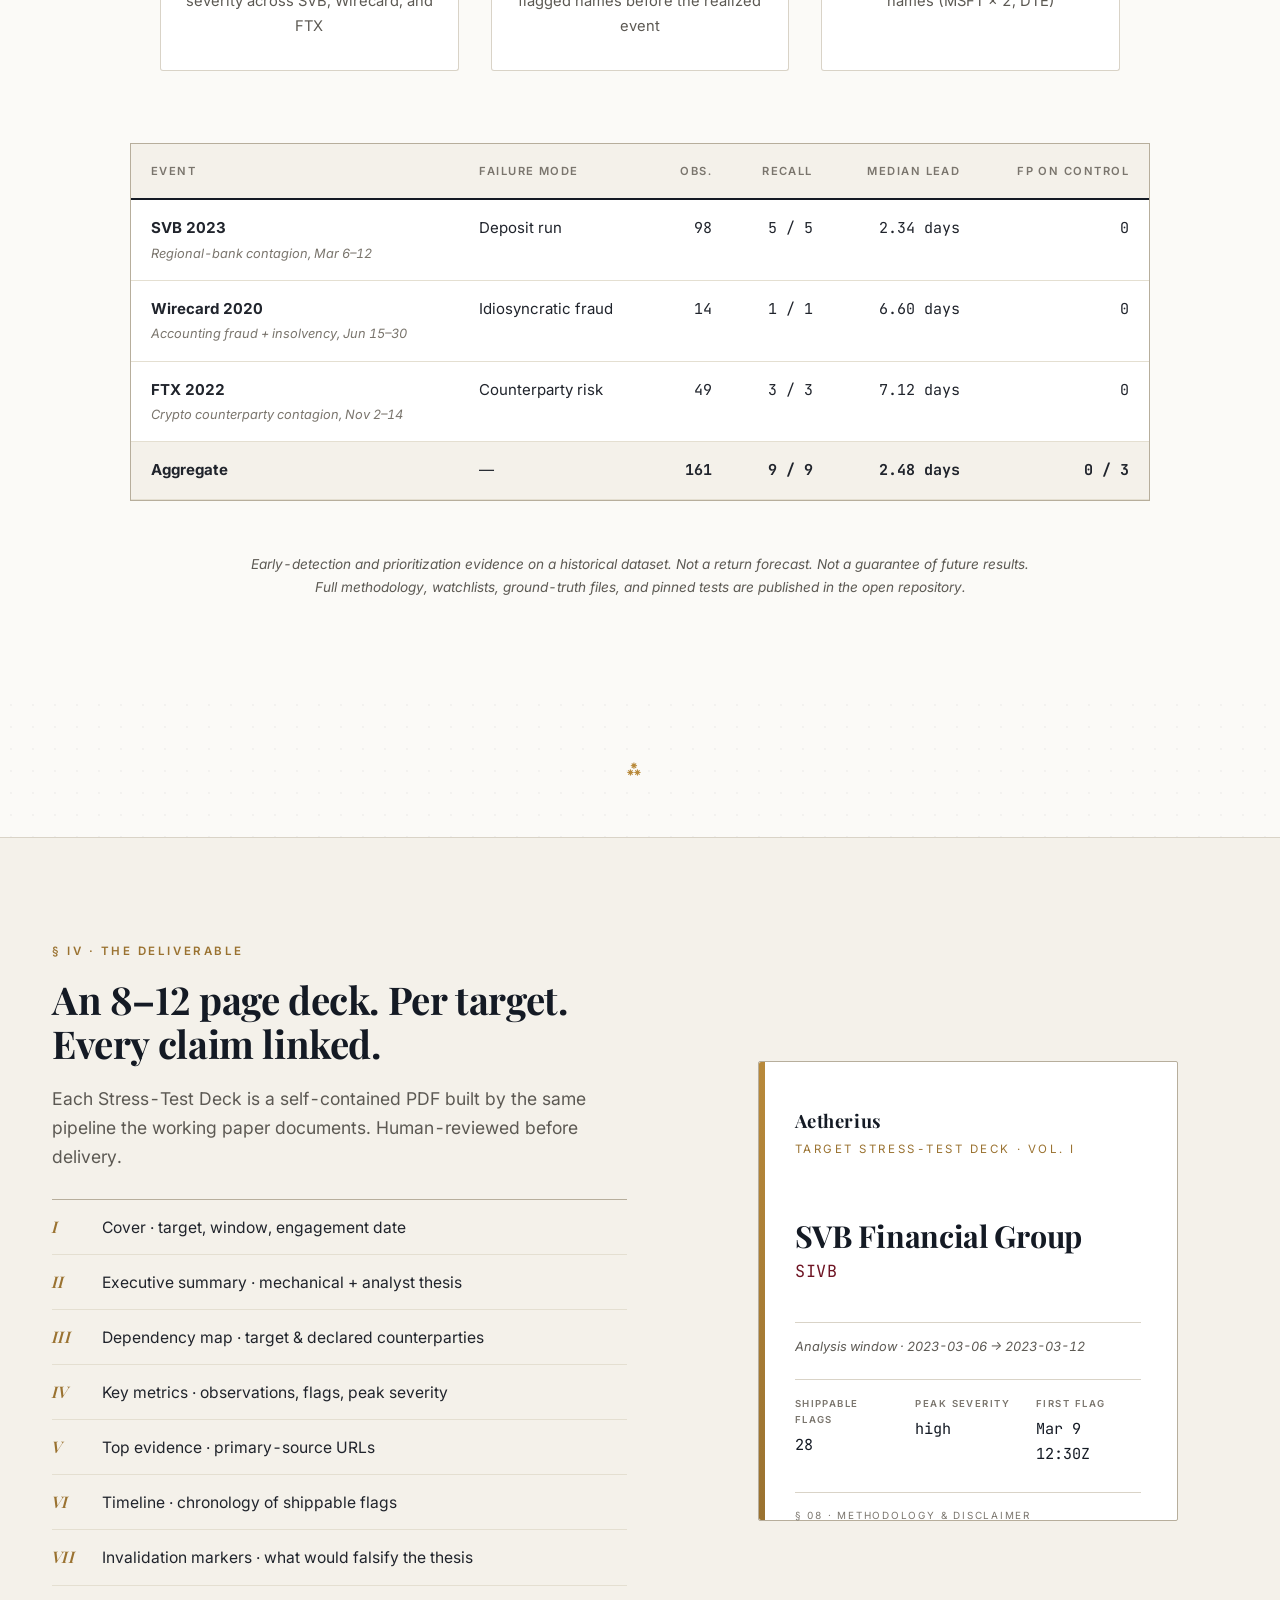
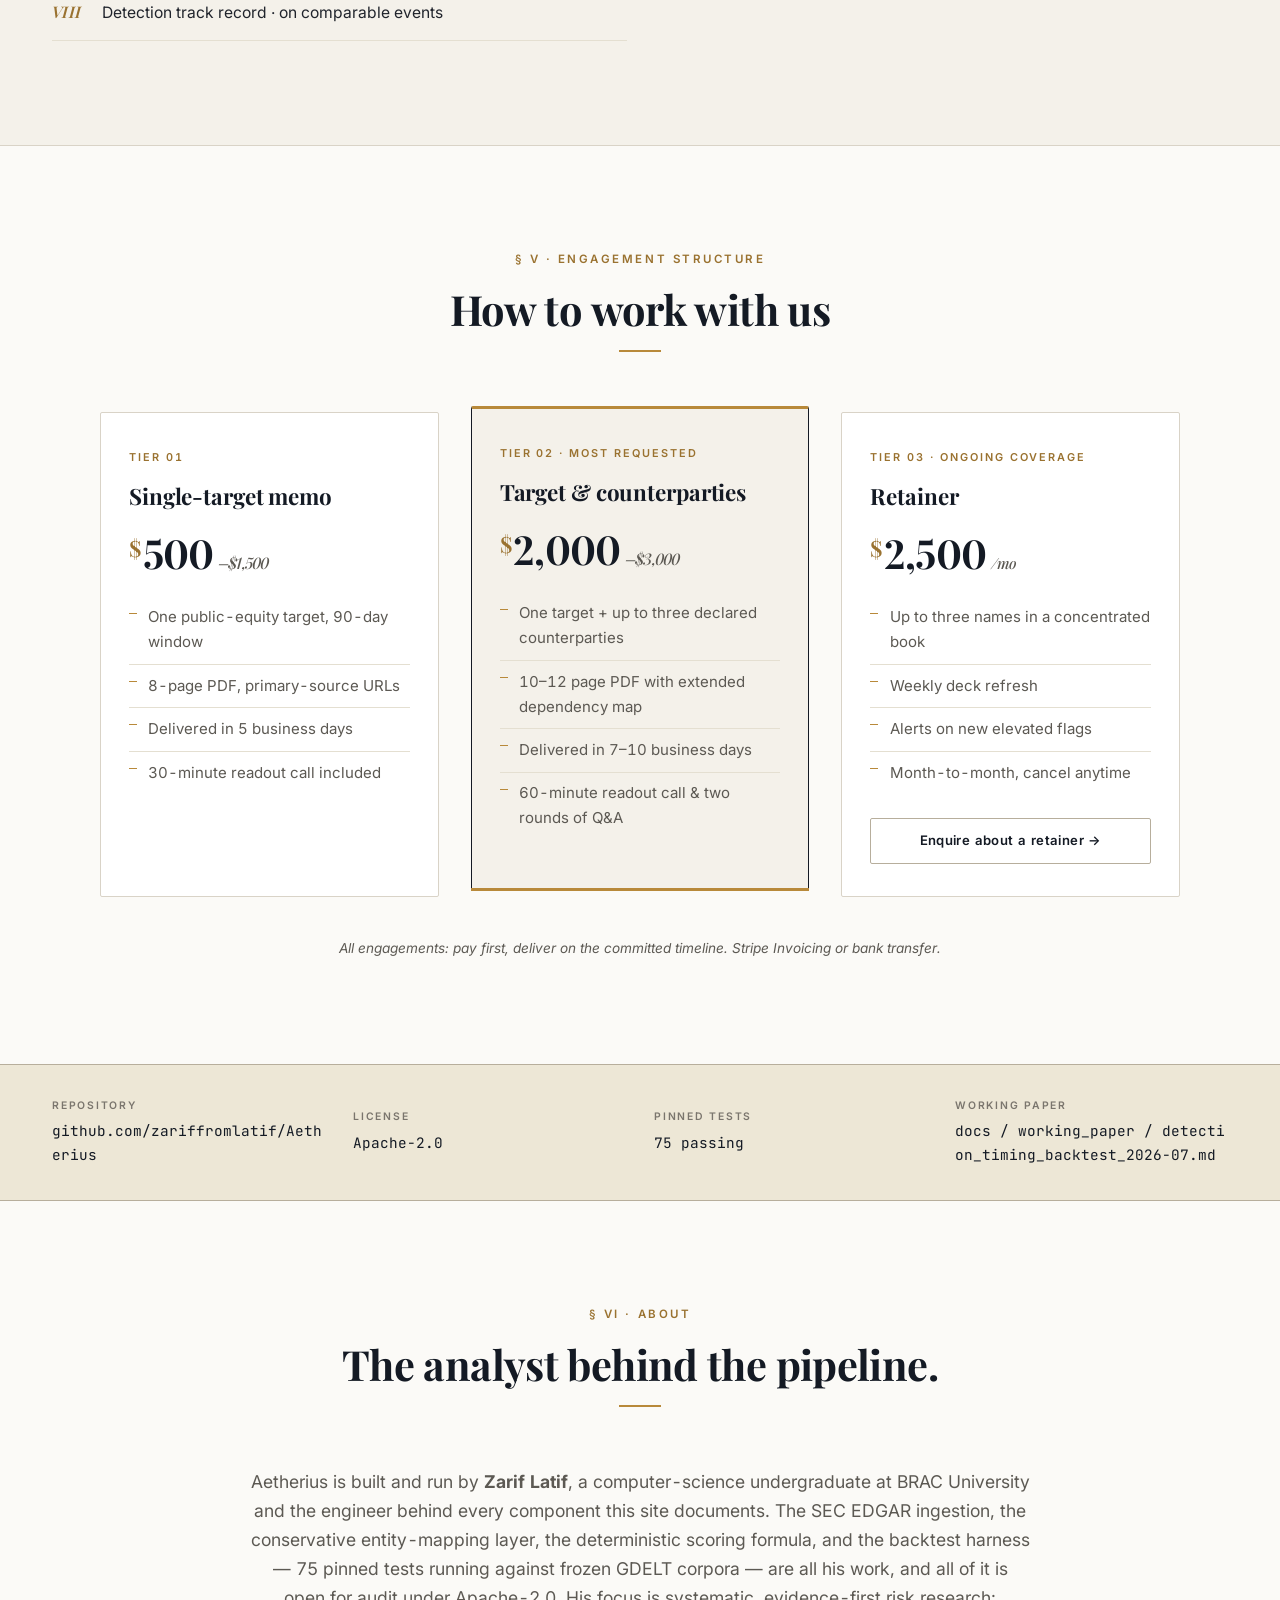
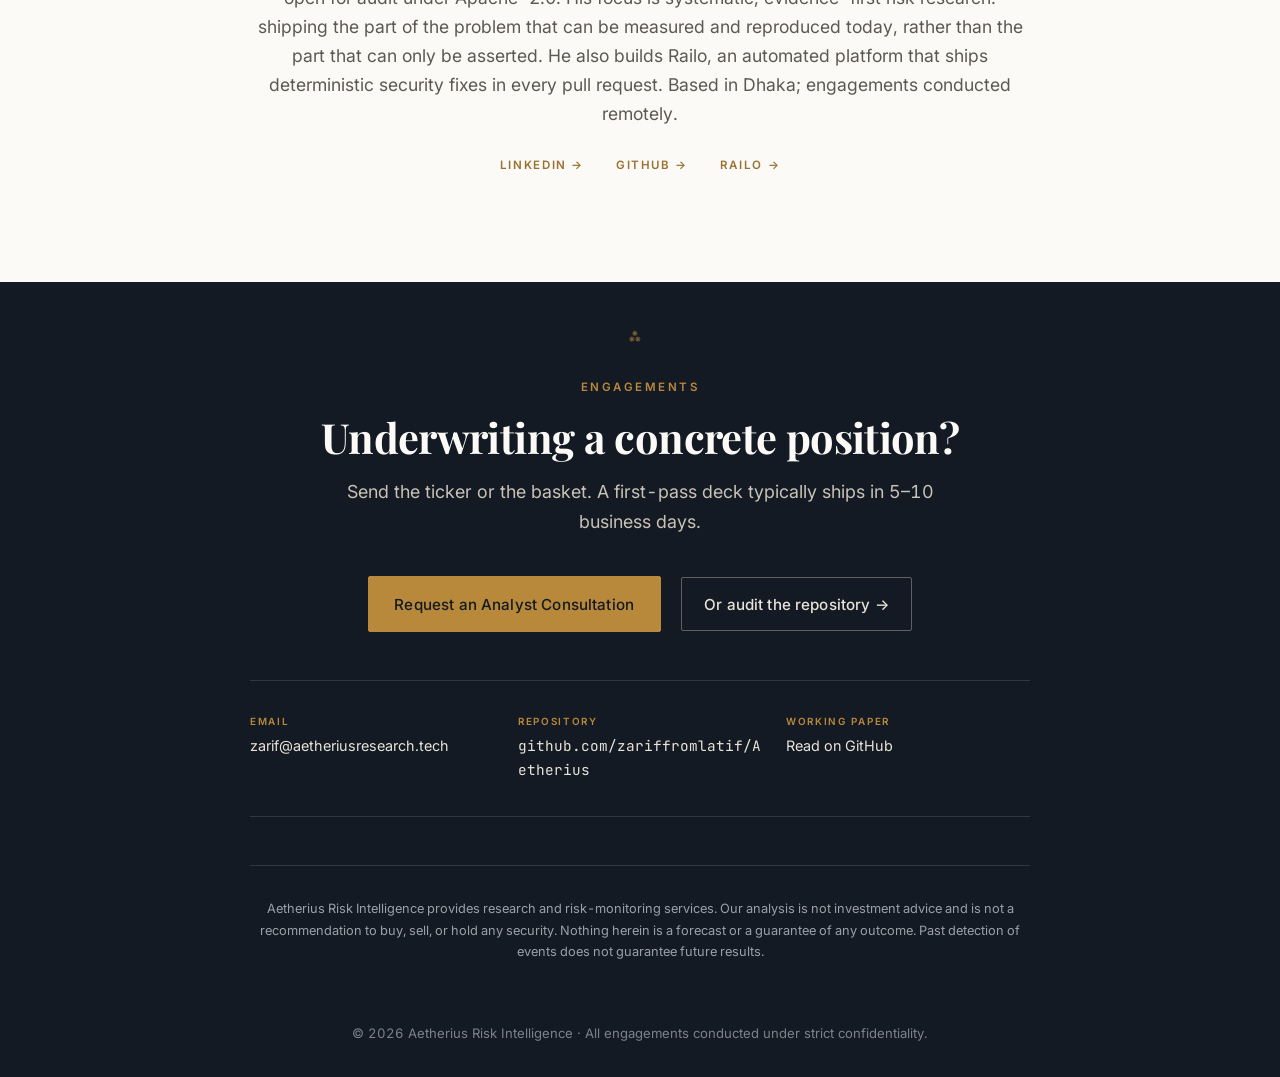
==== commit fa131c1a: "Fix broken working-paper links: restore docs/ prefix (07fda45 regressed these to a 404 path)" ====
--- a/landing_page/index.html
+++ b/landing_page/index.html
@@ -181,7 +181,7 @@
                     &ldquo;Across the three frozen historical windows (161 real news observations sourced from GDELT DOC 2.0), the pipeline flagged 9 of 9 affected names at &lsquo;elevated&rsquo; or &lsquo;high&rsquo; severity before the realized event date, with a median lead time of 2.5 days and zero false positives on the three unrelated control names.&rdquo;
                 </blockquote>
                 <div class="paper-actions">
-                    <a href="https://github.com/zariffromlatif/Aetherius/blob/main/working_paper/detection_timing_backtest_2026-07.md" class="btn btn-primary-alt" target="_blank" rel="noopener">Read the paper on GitHub</a>
+                    <a href="https://github.com/zariffromlatif/Aetherius/blob/main/docs/working_paper/detection_timing_backtest_2026-07.md" class="btn btn-primary-alt" target="_blank" rel="noopener">Read the paper on GitHub</a>
                     <a href="https://github.com/zariffromlatif/Aetherius" class="btn btn-tertiary" target="_blank" rel="noopener">Clone the repository &rarr;</a>
                 </div>
             </div>
@@ -403,7 +403,7 @@
             </div>
             <div class="evidence-cell">
                 <span class="ec-k">Working paper</span>
-                <a class="ec-v mono" href="https://github.com/zariffromlatif/Aetherius/blob/main/working_paper/detection_timing_backtest_2026-07.md" target="_blank" rel="noopener">working_paper / detection_timing_backtest_2026-07.md</a>
+                <a class="ec-v mono" href="https://github.com/zariffromlatif/Aetherius/blob/main/docs/working_paper/detection_timing_backtest_2026-07.md" target="_blank" rel="noopener">docs / working_paper / detection_timing_backtest_2026-07.md</a>
             </div>
         </div>
     </section>
@@ -444,7 +444,7 @@
             <div class="footer-contact">
                 <div><span class="fc-k">Email</span><a href="mailto:zarif@aetheriusresearch.tech" class="fc-v">zarif@aetheriusresearch.tech</a></div>
                 <div><span class="fc-k">Repository</span><a href="https://github.com/zariffromlatif/Aetherius" target="_blank" rel="noopener" class="fc-v mono">github.com/zariffromlatif/Aetherius</a></div>
-                <div><span class="fc-k">Working paper</span><a href="https://github.com/zariffromlatif/Aetherius/blob/main/working_paper/detection_timing_backtest_2026-07.md" target="_blank" rel="noopener" class="fc-v">Read on GitHub</a></div>
+                <div><span class="fc-k">Working paper</span><a href="https://github.com/zariffromlatif/Aetherius/blob/main/docs/working_paper/detection_timing_backtest_2026-07.md" target="_blank" rel="noopener" class="fc-v">Read on GitHub</a></div>
             </div>
 
             <div class="footer-disclaimer">
